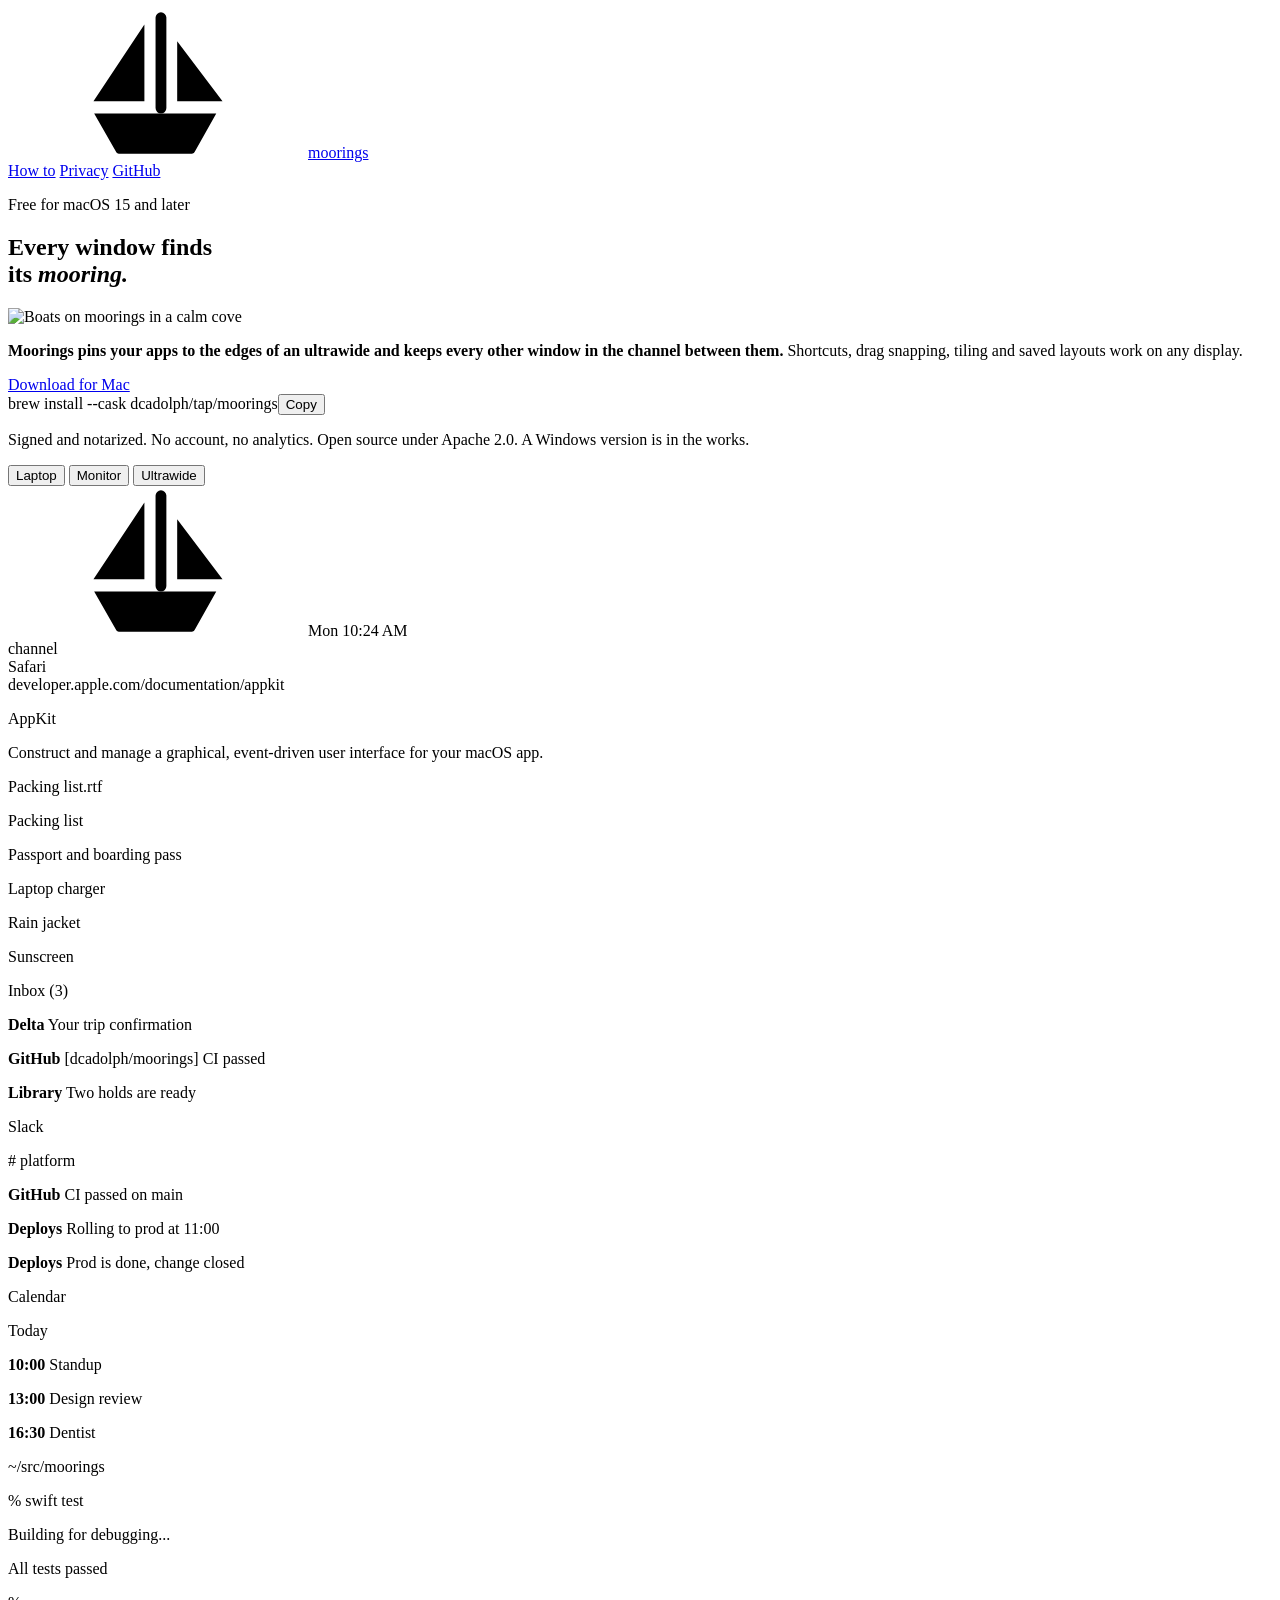
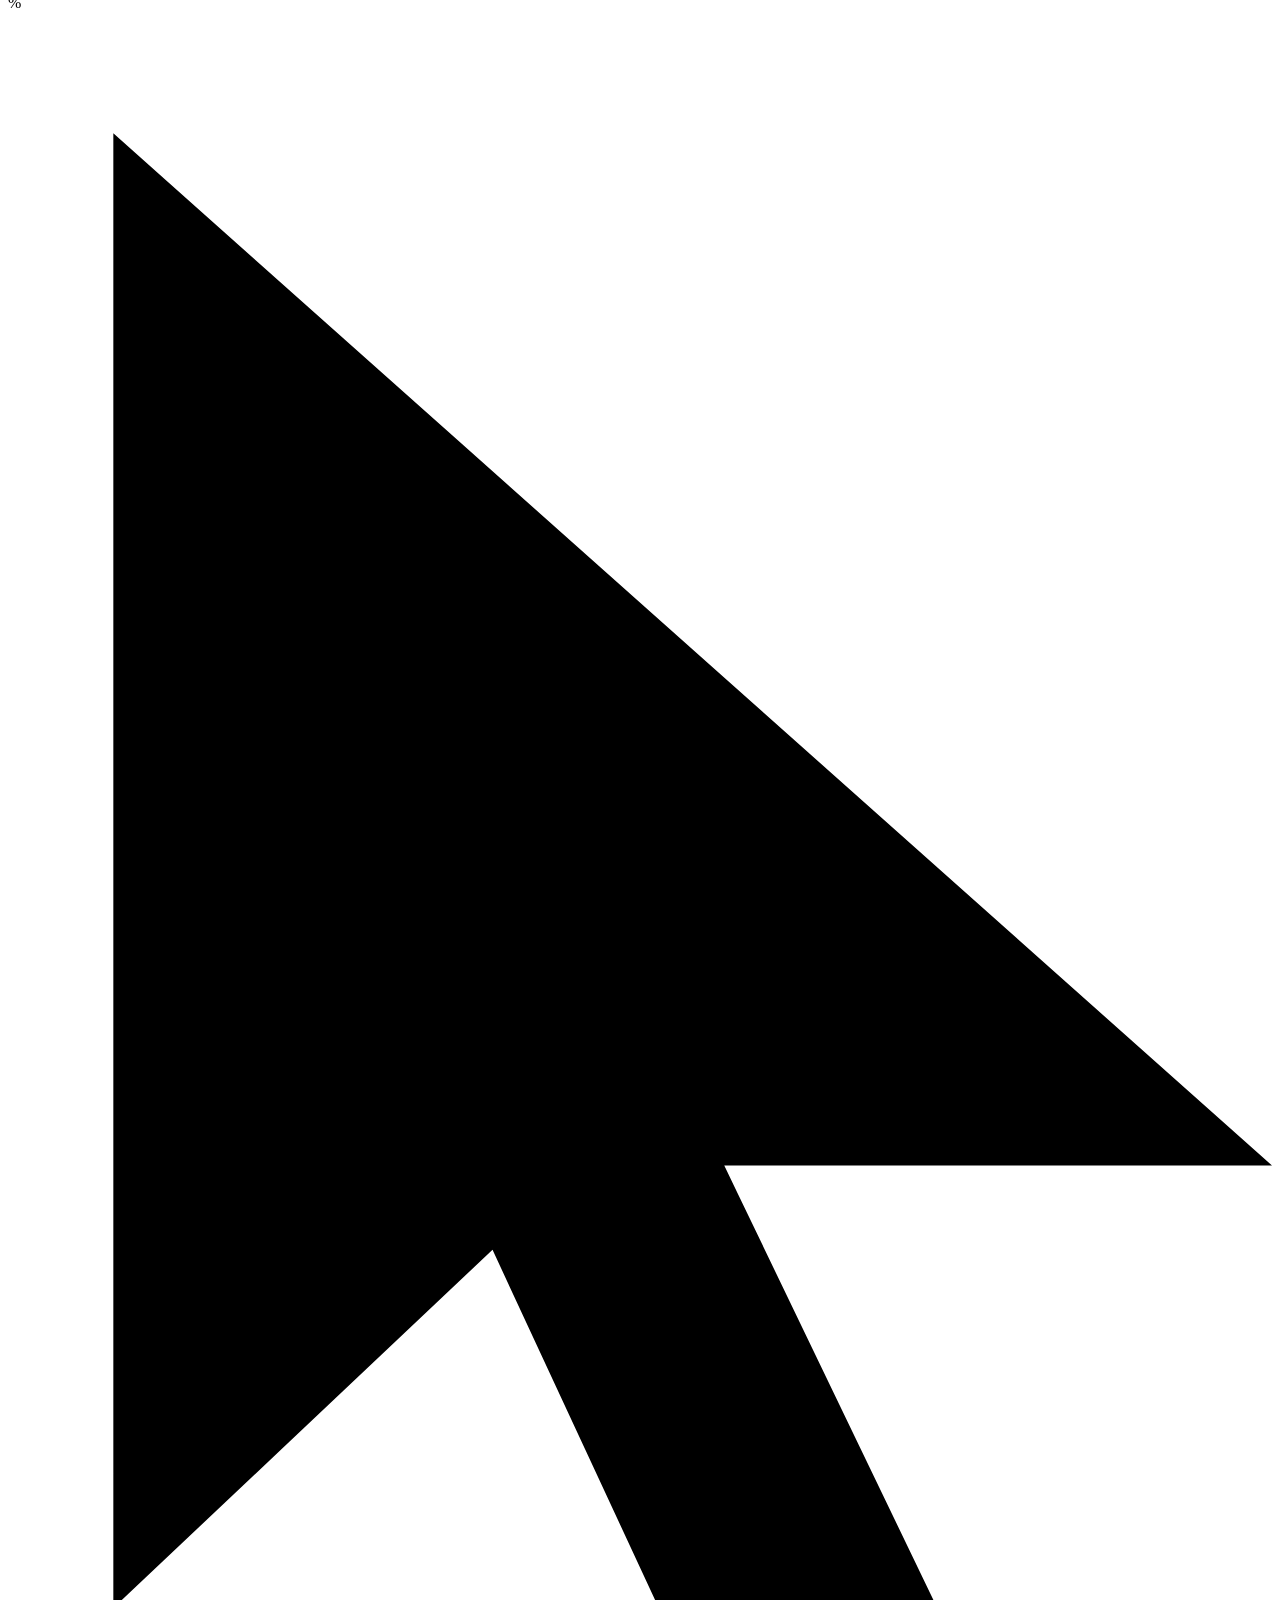
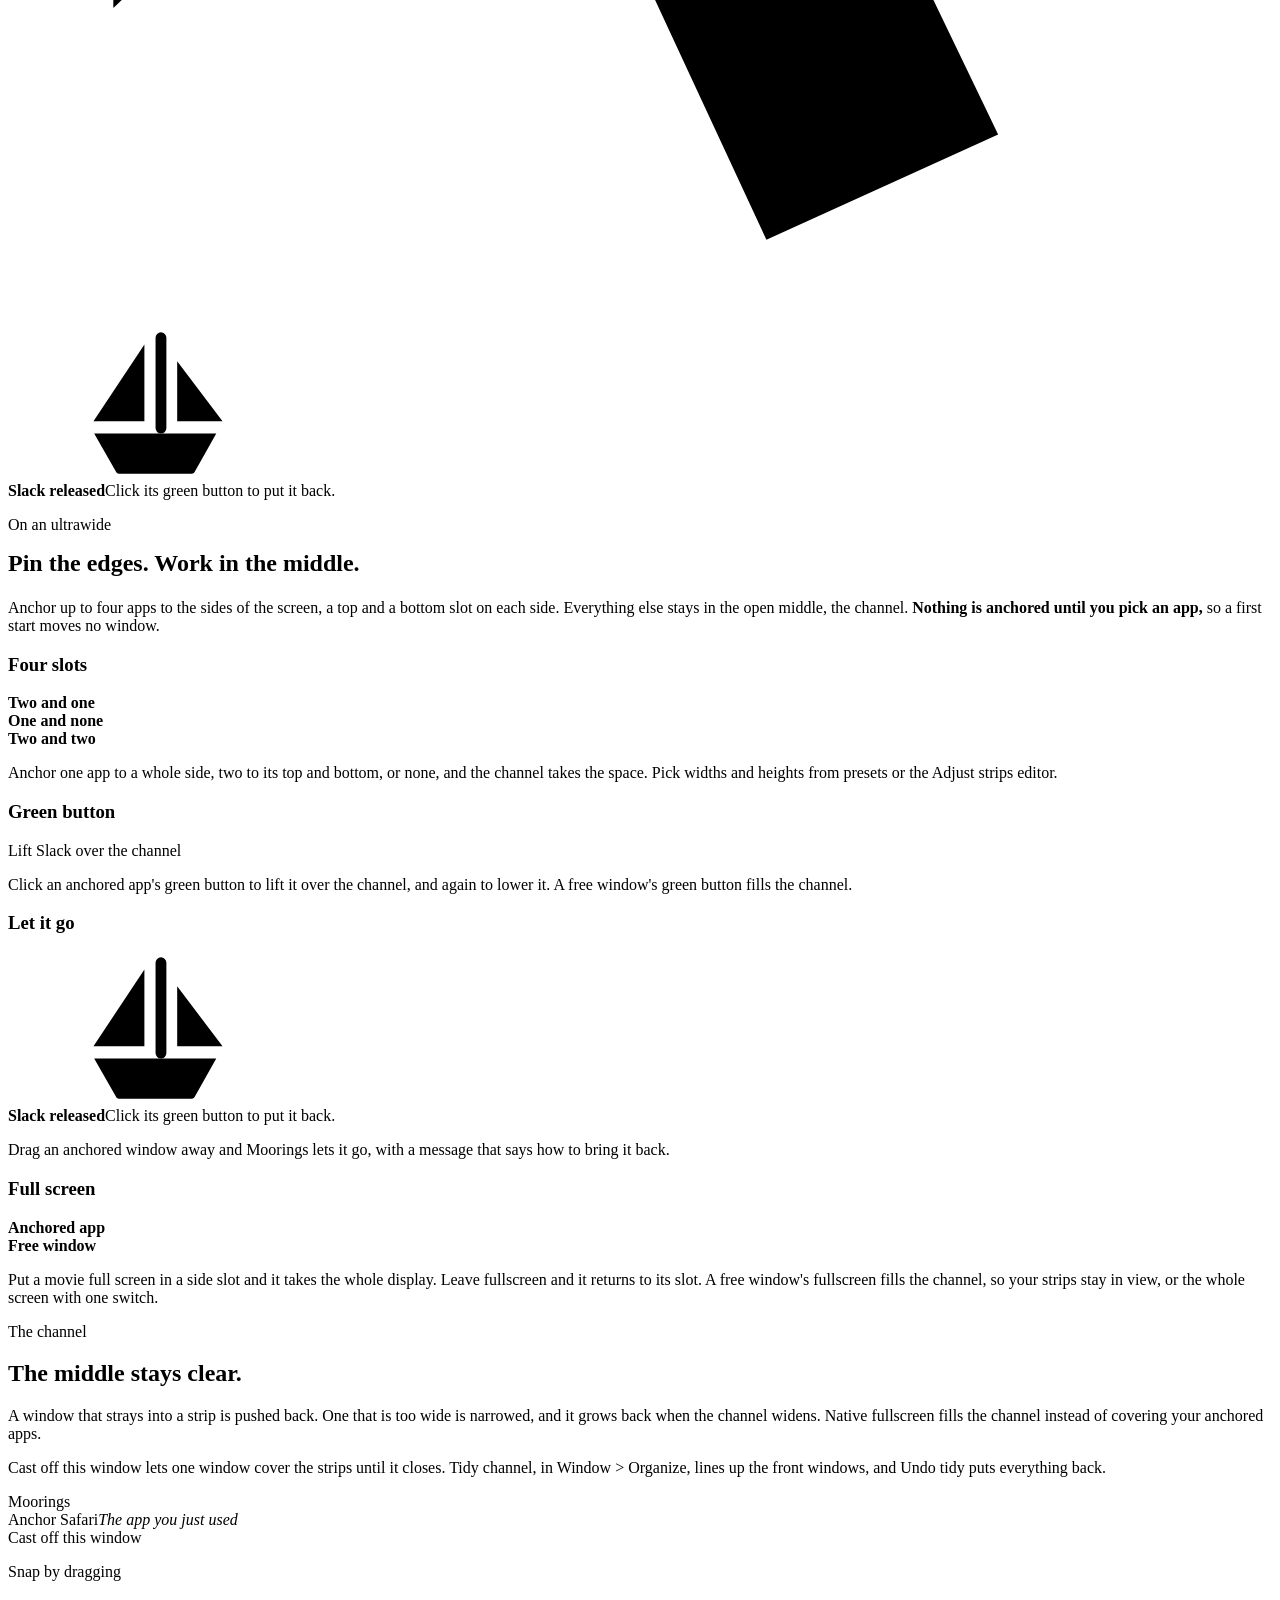
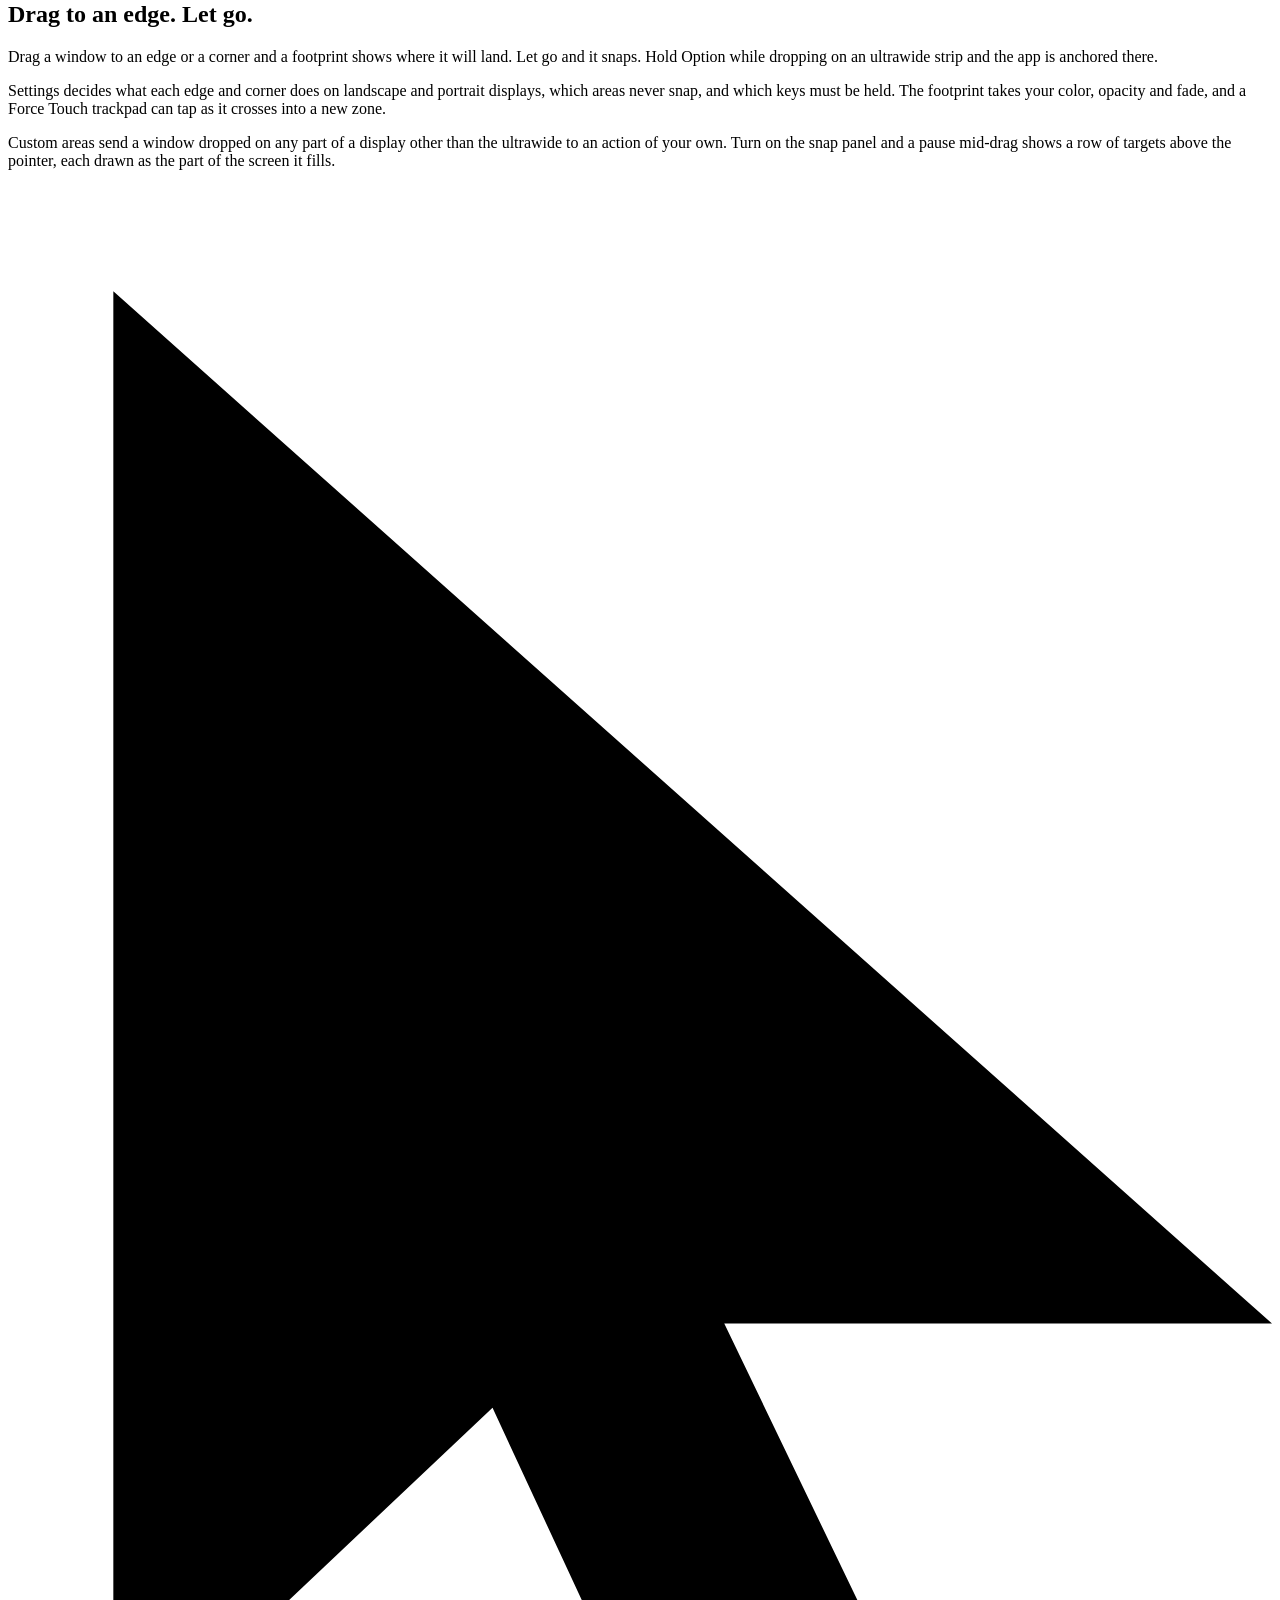
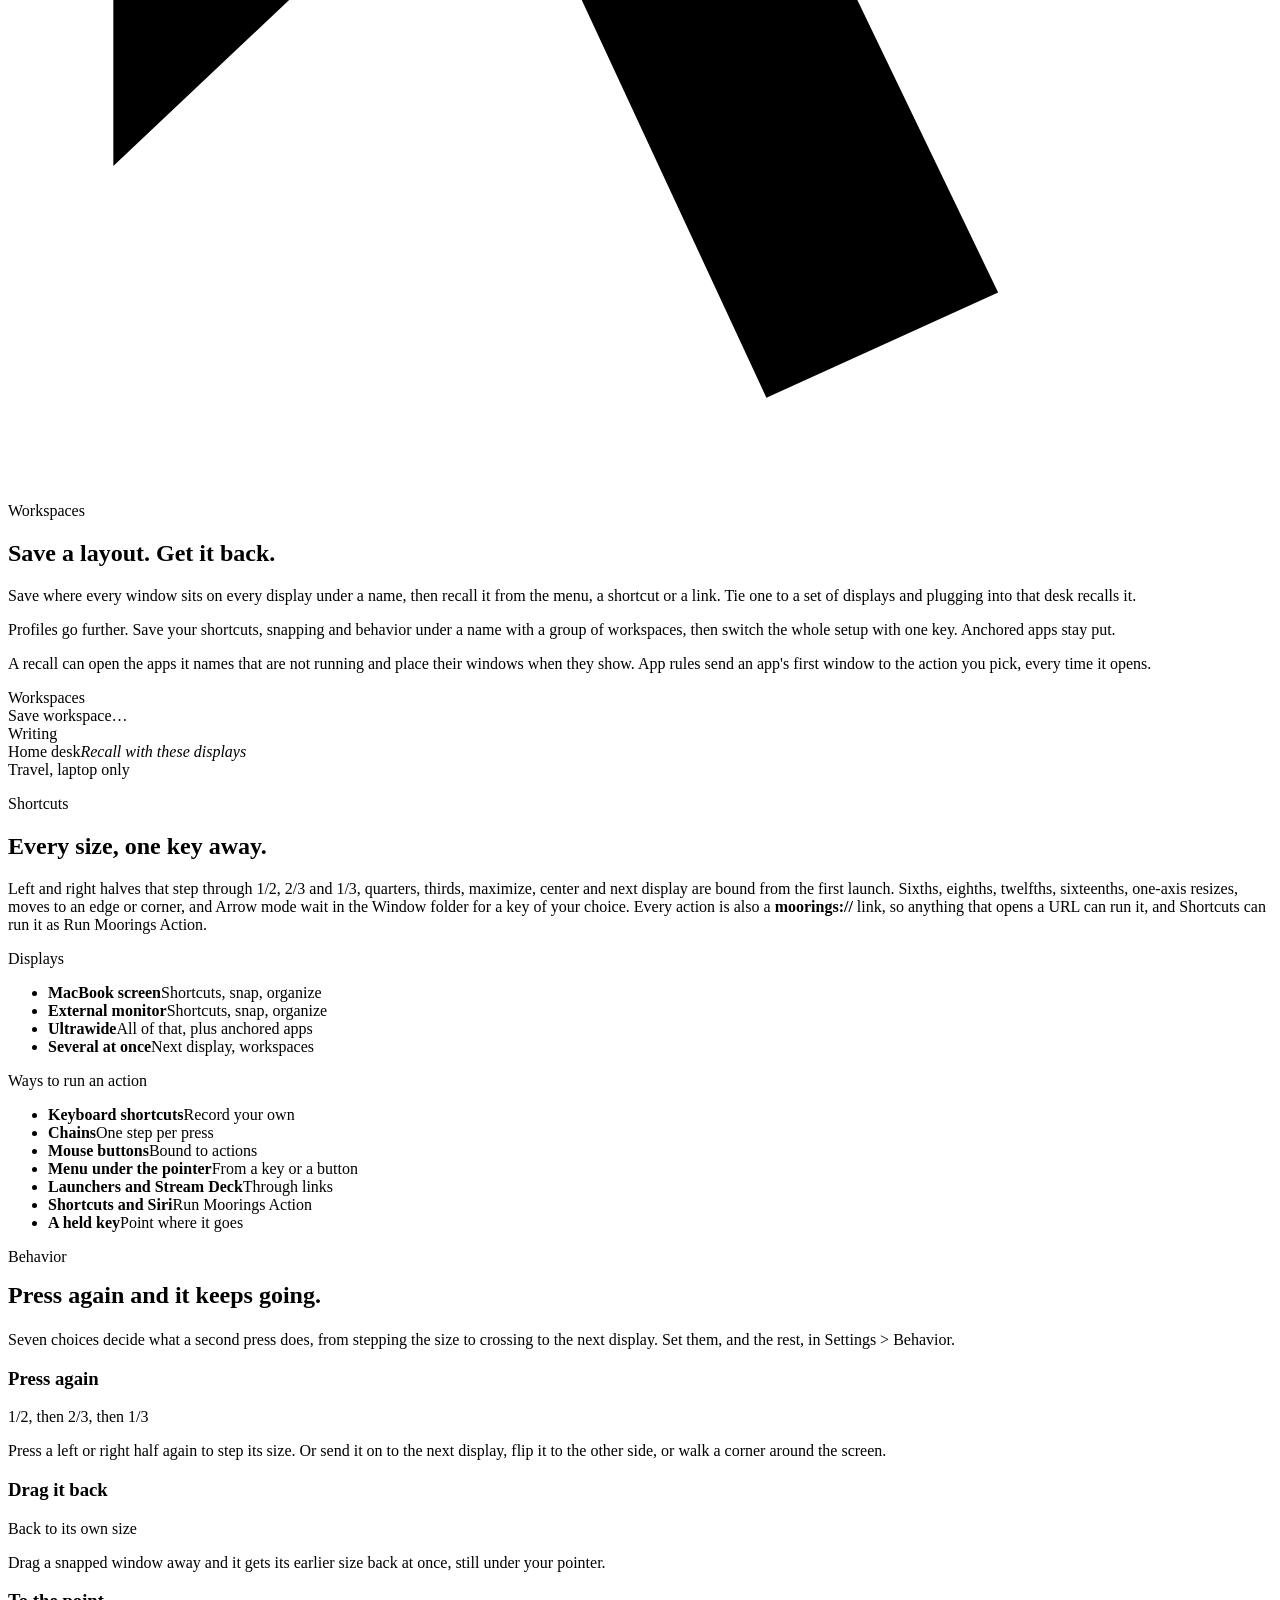
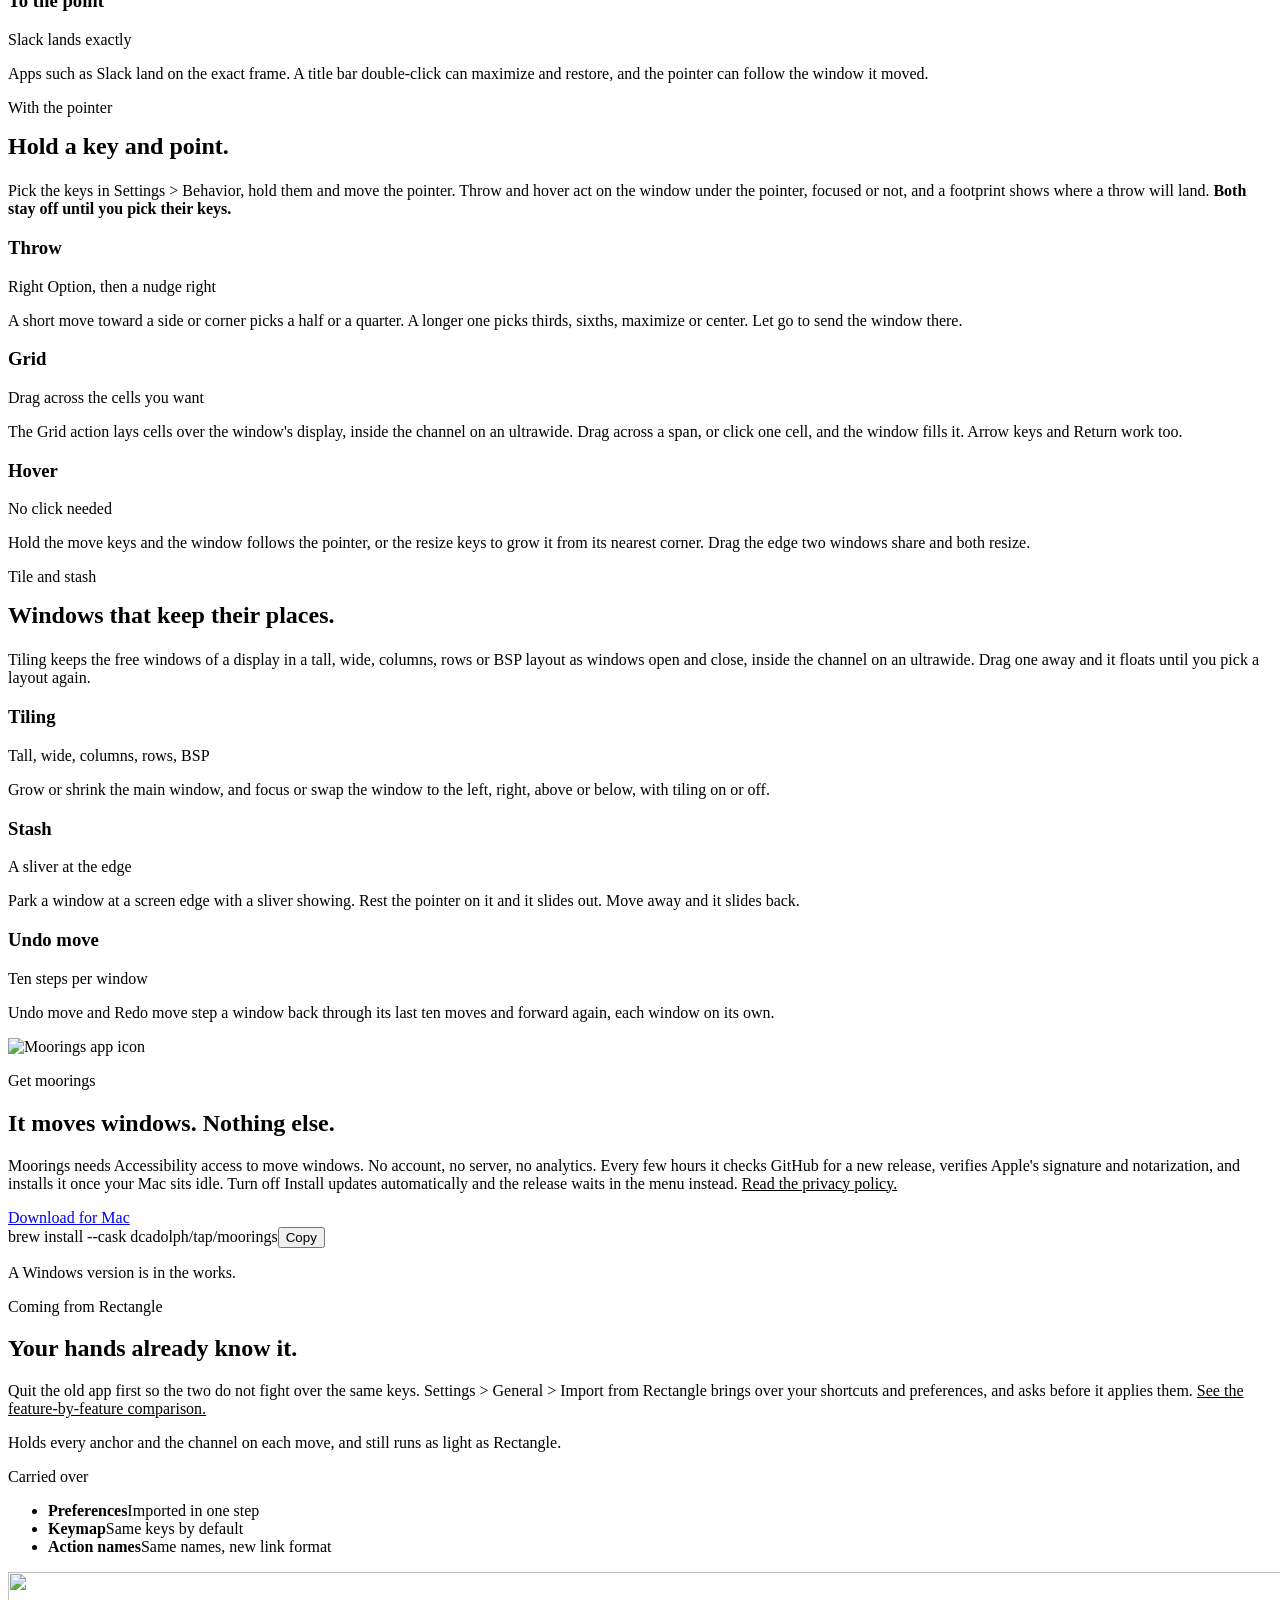
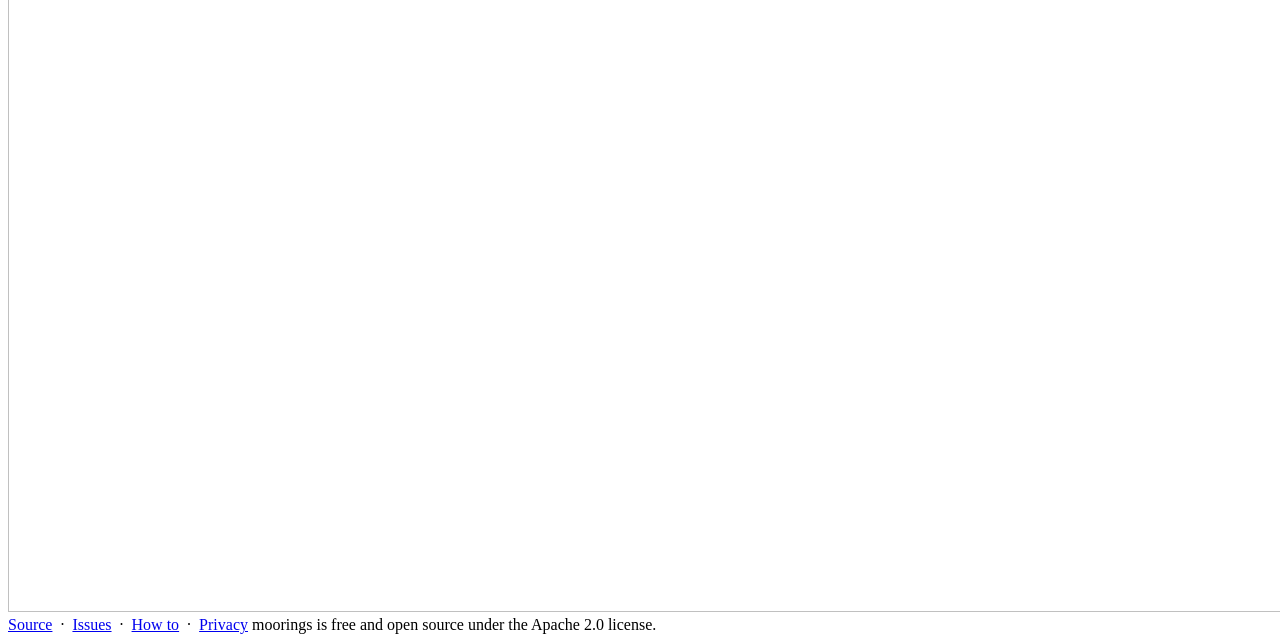
==== site/index.html @ ee2f586e "Give the feature comparison its own page on the site" ====
<!doctype html>
<html lang="en">
<head>
<meta charset="utf-8">
<meta name="viewport" content="width=device-width, initial-scale=1">
<title>moorings: every window finds its mooring</title>
<meta name="description" content="A free macOS menu bar app that pins your apps to the edges of an ultrawide and keeps every other window in the channel between them. Shortcuts, drag snapping, tiling and saved layouts on any display.">
<meta name="color-scheme" content="dark light">
<link rel="icon" href="/favicon.png">
<meta property="og:title" content="moorings">
<meta property="og:description" content="Every window finds its mooring. Free for macOS.">
<meta property="og:image" content="https://macmoorings.com/social.png">
<meta property="og:image:width" content="1200">
<meta property="og:image:height" content="630">
<meta name="twitter:card" content="summary_large_image">
<link rel="stylesheet" href="/style.css">
</head>
<body>

<svg width="0" height="0" style="position:absolute" aria-hidden="true">
  <symbol id="boat" viewBox="8.4 9.5 43 43">
    <rect x="29.2" y="10.75" width="3.1" height="29" rx="1.55"/>
    <path d="M26 14.25V36.2H11.4ZM35.4 19V36.2H48.4ZM11.6 39.75H46.6L40.6 50.4C40.1 51.25 40.1 51.25 39 51.25H19.3C18.2 51.25 18.2 51.25 17.7 50.4Z"/>
  </symbol>
</svg>

<header class="top">
  <div class="w">
    <a class="brand" href="/"><svg class="mark"><use href="#boat"/></svg>moorings</a>
    <nav>
      <a class="keep" href="/how-to">How to</a>
      <a class="keep" href="/privacy">Privacy</a>
      <a class="keep" href="https://github.com/dcadolph/moorings">GitHub</a>
    </nav>
  </div>
</header>

<main>
<section class="hero">
  <div class="w">
    <p class="small sand">Free for macOS 15 and later</p>
    <h1>Every window finds<br class="wide"> its <em>mooring.</em></h1>
    <div class="photo"><img src="/photo.jpg" alt="Boats on moorings in a calm cove" width="1280" height="640"></div>
    <div class="sub grid">
      <p class="lede"><b>Moorings pins your apps to the edges of an ultrawide and keeps every
        other window in the channel between them.</b> Shortcuts, drag snapping, tiling and saved
        layouts work on any display.</p>
      <div class="cta">
        <div class="getit">
          <a class="btn" id="dl" href="https://github.com/dcadolph/moorings/releases/latest/download/moorings_macos_universal.dmg">Download for Mac</a>
          <div class="cmd"><span>brew install --cask dcadolph/tap/moorings</span><button data-copy="brew install --cask dcadolph/tap/moorings">Copy</button></div>
        </div>
        <p class="fine" id="ver">Signed and notarized. No account, no analytics. Open source under Apache 2.0. A Windows version is in the works.</p>
      </div>
    </div>

    <div class="stage">
      <div class="displays" id="displays" role="group" aria-label="Display">
        <button type="button" data-display="laptop">Laptop</button>
        <button type="button" data-display="monitor">Monitor</button>
        <button type="button" data-display="ultrawide">Ultrawide</button>
      </div>
      <div class="screen" id="screen" data-display="monitor" aria-label="Animated demo: moorings moving windows on a Mac display">
        <div class="menubar"><svg class="mark"><use href="#boat"/></svg><span>Mon 10:24 AM</span></div>
        <div class="desk" id="desk">
          <div class="channel" id="channel"><span>channel</span></div>
          <div class="fp" id="fp"></div>

          <div class="win" data-app="safari"><div class="bar"><i></i><i></i><i></i><span>Safari</span></div>
            <div class="body"><div class="url">developer.apple.com/documentation/appkit</div><p>AppKit</p><p class="t">Construct and manage a graphical, event-driven user interface for your macOS app.</p><s style="width:58%"></s><s style="width:82%"></s><s style="width:70%"></s><s style="width:44%"></s><s style="width:76%"></s><s style="width:62%"></s><s style="width:80%"></s><s style="width:36%"></s></div></div>
          <div class="win" data-app="textedit"><div class="bar"><i></i><i></i><i></i><span>Packing list.rtf</span></div>
            <div class="body"><p>Packing list</p><p class="t">Passport and boarding pass</p><p class="t">Laptop charger</p><p class="t">Rain jacket</p><p class="t">Sunscreen</p></div></div>
          <div class="win" data-app="mail"><div class="bar"><i></i><i></i><i></i><span>Inbox (3)</span></div>
            <div class="body"><p class="t"><b>Delta</b> Your trip confirmation</p><p class="t"><b>GitHub</b> [dcadolph/moorings] CI passed</p><p class="t"><b>Library</b> Two holds are ready</p></div></div>
          <div class="win" data-app="slack"><div class="bar"><i></i><i></i><i></i><span>Slack</span></div>
            <div class="body"><p class="ch"># platform</p><p class="t"><b>GitHub</b> CI passed on main</p><p class="t"><b>Deploys</b> Rolling to prod at 11:00</p><p class="t"><b>Deploys</b> Prod is done, change closed</p></div></div>
          <div class="win" data-app="calendar"><div class="bar"><i></i><i></i><i></i><span>Calendar</span></div>
            <div class="body"><p class="ch">Today</p><p class="t"><b>10:00</b> Standup</p><p class="t"><b>13:00</b> Design review</p><p class="t"><b>16:30</b> Dentist</p></div></div>
          <div class="win term" data-app="iterm"><div class="bar"><i></i><i></i><i></i><span>~/src/moorings</span></div>
            <div class="body"><p>% swift test</p><p class="t">Building for debugging...</p><p class="t">All tests passed</p><p>% <u></u></p></div></div>

          <svg class="cursor" id="cursor" viewBox="0 0 12 18" aria-hidden="true"><path d="M1 1v14l3.6-3.4 2.6 5.6 2.2-1-2.6-5.4H12Z"/></svg>
          <div class="banner" id="banner"><svg class="mark"><use href="#boat"/></svg><div><b>Slack released</b><span>Click its green button to put it back.</span></div></div>
          <div class="key" id="key"></div>
        </div>
      </div>
      <div class="rail" id="rail"></div>
    </div>
  </div>
</section>

<section class="band lift">
  <div class="w grid">
    <div class="head">
      <p class="small palm">On an ultrawide</p>
      <h2 style="margin:16px 0 22px">Pin the edges. Work in the middle.</h2>
      <p>Anchor up to four apps to the sides of the screen, a top and a bottom slot on each side.
        Everything else stays in the open middle, the channel. <b>Nothing is anchored until you pick
        an app,</b> so a first start moves no window.</p>
    </div>
    <div class="three quad">
      <div class="mock"><h3>Four slots</h3>
        <div class="lays" role="img" aria-label="Three layouts: Slack and Mail on the left with iTerm filling the right, Slack filling the left with nothing on the right so the channel takes that space, and four apps, two on each side.">
          <div class="lay"><div class="slots"><div class="side l"><span></span><span></span></div><div class="mid"></div><div class="side r"><span></span></div></div><b>Two and one</b></div>
          <div class="lay"><div class="slots wide"><div class="side l"><span></span></div><div class="mid"></div></div><b>One and none</b></div>
          <div class="lay"><div class="slots"><div class="side l"><span></span><span></span></div><div class="mid"></div><div class="side r"><span></span><span></span></div></div><b>Two and two</b></div>
        </div>
        <p>Anchor one app to a whole side, two to its top and bottom, or none, and the channel takes the space. Pick widths and heights from presets or the Adjust strips editor.</p></div>
      <div class="mock"><h3>Green button</h3>
        <div class="dots"><i></i><i></i><i class="g"></i><span>Lift Slack over the channel</span></div>
        <p>Click an anchored app's green button to lift it over the channel, and again to lower it. A free window's green button fills the channel.</p></div>
      <div class="mock"><h3>Let it go</h3>
        <div class="mban"><svg class="mark"><use href="#boat"/></svg><div><b>Slack released</b><span>Click its green button to put it back.</span></div></div>
        <p>Drag an anchored window away and Moorings lets it go, with a message that says how to bring it back.</p></div>
      <div class="mock"><h3>Full screen</h3>
        <div class="lays two" role="img" aria-label="Two sketches: an anchored app in fullscreen covering the whole display, and a free window in fullscreen filling the channel between the anchored strips.">
          <div class="lay"><div class="slots full"><div class="mid fill"></div></div><b>Anchored app</b></div>
          <div class="lay"><div class="slots"><div class="side l"><span></span><span></span></div><div class="mid fill"></div><div class="side r"><span></span></div></div><b>Free window</b></div>
        </div>
        <p>Put a movie full screen in a side slot and it takes the whole display. Leave fullscreen and it returns to its slot. A free window's fullscreen fills the channel, so your strips stay in view, or the whole screen with one switch.</p></div>
    </div>
  </div>
</section>

<section class="band cream feat flip">
  <div class="w grid">
    <div class="txt">
      <p class="small">The channel</p>
      <h2>The middle stays clear.</h2>
      <p>A window that strays into a strip is pushed back. One that is too wide is narrowed, and it
        grows back when the channel widens. Native fullscreen fills the channel instead of covering
        your anchored apps.</p>
      <p style="margin-top:16px">Cast off this window lets one window cover the strips until it
        closes. Tidy channel, in Window &gt; Organize, lines up the front windows, and Undo tidy puts
        everything back.</p>
    </div>
    <div class="vis">
      <div class="mock menu">
        <div class="mh">Moorings</div>
        <div class="mi on">Anchor Safari<em>The app you just used</em></div>
        <div class="mi">Cast off this window</div>
      </div>
    </div>
  </div>
</section>

<section class="band lift feat">
  <div class="w grid">
    <div class="txt">
      <p class="small sand">Snap by dragging</p>
      <h2>Drag to an edge. Let go.</h2>
      <p>Drag a window to an edge or a corner and a footprint shows where it will land. Let go and
        it snaps. Hold Option while dropping on an ultrawide strip and the app is anchored there.</p>
      <p style="margin-top:16px">Settings decides what each edge and corner does on landscape and portrait displays, which
        areas never snap, and which keys must be held. The footprint takes your color, opacity and
        fade, and a Force Touch trackpad can tap as it crosses into a new zone.</p>
      <p style="margin-top:16px">Custom areas send a window dropped on any part of a display other
        than the ultrawide to an action of your own. Turn on the snap panel and a pause mid-drag shows a row of targets above
        the pointer, each drawn as the part of the screen it fills.</p>
    </div>
    <div class="vis">
      <div class="mock mini"><div class="mscreen"><div class="mfp"></div><div class="mwin"><i></i><i></i><i></i></div>
        <svg class="mcur" viewBox="0 0 12 18" aria-hidden="true"><path d="M1 1v14l3.6-3.4 2.6 5.6 2.2-1-2.6-5.4H12Z"/></svg></div></div>
    </div>
  </div>
</section>

<section class="band feat flip">
  <div class="w grid">
    <div class="txt">
      <p class="small palm">Workspaces</p>
      <h2>Save a layout. Get it back.</h2>
      <p>Save where every window sits on every display under a name, then recall it from the menu,
        a shortcut or a link. Tie one to a set of displays and plugging into that desk recalls it.</p>
      <p style="margin-top:16px">Profiles go further. Save your shortcuts, snapping and behavior under a name with a
        group of workspaces, then switch the whole setup with one key. Anchored apps stay put.</p>
      <p style="margin-top:16px">A recall can open the apps it names that are not running and place their windows when
        they show. App rules send an app's first window to the action you pick, every time it
        opens.</p>
    </div>
    <div class="vis">
      <div class="mock menu">
        <div class="mh">Workspaces</div>
        <div class="mi">Save workspace…</div>
        <div class="sep"></div>
        <div class="mi">Writing</div>
        <div class="mi on">Home desk<em>Recall with these displays</em></div>
        <div class="mi">Travel, laptop only</div>
      </div>
    </div>
  </div>
</section>

<section class="band cream compat">
  <div class="w grid">
    <div class="head">
      <p class="small">Shortcuts</p>
      <h2>Every size, one key away.</h2>
      <p>Left and right halves that step through 1/2, 2/3 and 1/3, quarters, thirds, maximize, center and next
        display are bound from the first launch. Sixths, eighths, twelfths, sixteenths, one-axis
        resizes, moves to an edge or corner, and Arrow mode wait in the Window folder for a key of
        your choice. Every action is also a <b>moorings://</b> link, so anything that opens a URL
        can run it, and Shortcuts can run it as Run Moorings Action.</p>
    </div>
    <div class="lists">
      <div class="lst"><p class="small palm">Displays</p><ul>
        <li><b>MacBook screen</b><span>Shortcuts, snap, organize</span></li>
        <li><b>External monitor</b><span>Shortcuts, snap, organize</span></li>
        <li><b>Ultrawide</b><span>All of that, plus anchored apps</span></li>
        <li><b>Several at once</b><span>Next display, workspaces</span></li>
      </ul></div>
      <div class="lst"><p class="small sand">Ways to run an action</p><ul>
        <li><b>Keyboard shortcuts</b><span>Record your own</span></li>
        <li><b>Chains</b><span>One step per press</span></li>
        <li><b>Mouse buttons</b><span>Bound to actions</span></li>
        <li><b>Menu under the pointer</b><span>From a key or a button</span></li>
        <li><b>Launchers and Stream Deck</b><span>Through links</span></li>
        <li><b>Shortcuts and Siri</b><span>Run Moorings Action</span></li>
        <li><b>A held key</b><span>Point where it goes</span></li>
      </ul></div>
    </div>
  </div>
</section>

<section class="band">
  <div class="w grid">
    <div class="head">
      <p class="small sand">Behavior</p>
      <h2 style="margin:16px 0 22px">Press again and it keeps going.</h2>
      <p>Seven choices decide what a second press does, from stepping the size to crossing to the
        next display. Set them, and the rest, in Settings &gt; Behavior.</p>
    </div>
    <div class="three">
      <div class="mock"><h3>Press again</h3>
        <div class="dots"><span>1/2, then 2/3, then 1/3</span></div>
        <p>Press a left or right half again to step its size. Or send it on to the next display, flip it to the other side, or walk a corner around the screen.</p></div>
      <div class="mock"><h3>Drag it back</h3>
        <div class="dots"><i></i><i></i><i></i><span>Back to its own size</span></div>
        <p>Drag a snapped window away and it gets its earlier size back at once, still under your pointer.</p></div>
      <div class="mock"><h3>To the point</h3>
        <div class="dots"><span>Slack lands exactly</span></div>
        <p>Apps such as Slack land on the exact frame. A title bar double-click can maximize and restore, and the pointer can follow the window it moved.</p></div>
    </div>
  </div>
</section>

<section class="band lift">
  <div class="w grid">
    <div class="head">
      <p class="small palm">With the pointer</p>
      <h2 style="margin:16px 0 22px">Hold a key and point.</h2>
      <p>Pick the keys in Settings &gt; Behavior, hold them and move the pointer. Throw and hover
        act on the window under the pointer, focused or not, and a footprint shows where a throw
        will land. <b>Both stay off until you pick their keys.</b></p>
    </div>
    <div class="three">
      <div class="mock"><h3>Throw</h3>
        <div class="dots"><span>Right Option, then a nudge right</span></div>
        <p>A short move toward a side or corner picks a half or a quarter. A longer one picks thirds, sixths, maximize or center. Let go to send the window there.</p></div>
      <div class="mock"><h3>Grid</h3>
        <div class="dots"><span>Drag across the cells you want</span></div>
        <p>The Grid action lays cells over the window's display, inside the channel on an ultrawide. Drag across a span, or click one cell, and the window fills it. Arrow keys and Return work too.</p></div>
      <div class="mock"><h3>Hover</h3>
        <div class="dots"><span>No click needed</span></div>
        <p>Hold the move keys and the window follows the pointer, or the resize keys to grow it from its nearest corner. Drag the edge two windows share and both resize.</p></div>
    </div>
  </div>
</section>

<section class="band">
  <div class="w grid">
    <div class="head">
      <p class="small sand">Tile and stash</p>
      <h2 style="margin:16px 0 22px">Windows that keep their places.</h2>
      <p>Tiling keeps the free windows of a display in a tall, wide, columns, rows or BSP layout as
        windows open and close, inside the channel on an ultrawide. Drag one away and it floats until
        you pick a layout again.</p>
    </div>
    <div class="three">
      <div class="mock"><h3>Tiling</h3>
        <div class="dots"><span>Tall, wide, columns, rows, BSP</span></div>
        <p>Grow or shrink the main window, and focus or swap the window to the left, right, above or below, with tiling on or off.</p></div>
      <div class="mock"><h3>Stash</h3>
        <div class="dots"><span>A sliver at the edge</span></div>
        <p>Park a window at a screen edge with a sliver showing. Rest the pointer on it and it slides out. Move away and it slides back.</p></div>
      <div class="mock"><h3>Undo move</h3>
        <div class="dots"><span>Ten steps per window</span></div>
        <p>Undo move and Redo move step a window back through its last ten moves and forward again, each window on its own.</p></div>
    </div>
  </div>
</section>

<section class="band lift get">
  <div class="w grid">
    <div class="txt">
      <div class="lockup">
        <img class="appicon" src="/icon.png" width="96" height="96" alt="Moorings app icon">
        <div>
          <p class="small palm">Get moorings</p>
          <h2>It moves windows. Nothing else.</h2>
        </div>
      </div>
      <p>Moorings needs Accessibility access to move windows. No account, no server, no analytics.
        Every few hours it checks GitHub for a new release, verifies Apple's signature and notarization,
        and installs it once your Mac sits idle. Turn off Install updates automatically and the release
        waits in the menu instead. <a href="/privacy" style="color:var(--accent)">Read the privacy policy.</a></p>
      <div class="getit">
        <a class="btn" id="dl2" href="https://github.com/dcadolph/moorings/releases/latest/download/moorings_macos_universal.dmg">Download for Mac</a>
        <div class="cmd"><span>brew install --cask dcadolph/tap/moorings</span><button data-copy="brew install --cask dcadolph/tap/moorings">Copy</button></div>
      </div>
      <p style="margin-top:16px">A Windows version is in the works.</p>
    </div>
  </div>
</section>

<section class="band compat" id="rectangle">
  <div class="w grid">
    <div class="head">
      <p class="small palm">Coming from Rectangle</p>
      <h2>Your hands already know it.</h2>
      <p>Quit the old app first so the two do not fight over the same keys. Settings &gt; General
        &gt; Import from Rectangle brings over your shortcuts and preferences, and asks before it
        applies them. <a href="/compare" style="color:var(--accent)">See
        the feature-by-feature comparison.</a></p>
      <p>Holds every anchor and the channel on each move, and still runs as light as Rectangle.</p>
    </div>
    <div class="lists">
      <div class="lst"><p class="small sand">Carried over</p><ul>
        <li><b>Preferences</b><span>Imported in one step</span></li>
        <li><b>Keymap</b><span>Same keys by default</span></li>
        <li><b>Action names</b><span>Same names, new link format</span></li>
      </ul></div>
    </div>
  </div>
</section>

<section class="closing">
  <div class="w">
    <div class="photo"><img src="/photo.jpg" alt="" width="1280" height="640" loading="lazy"></div>
  </div>
</section>
</main>

<footer>
  <div class="w">
    <span><a href="https://github.com/dcadolph/moorings">Source</a> &nbsp;&middot;&nbsp; <a href="https://github.com/dcadolph/moorings/issues">Issues</a> &nbsp;&middot;&nbsp; <a href="/how-to">How to</a> &nbsp;&middot;&nbsp; <a href="/privacy">Privacy</a></span>
    <span>moorings is free and open source under the Apache 2.0 license.</span>
  </div>
</footer>

<script src="/app.js"></script>
</body>
</html>
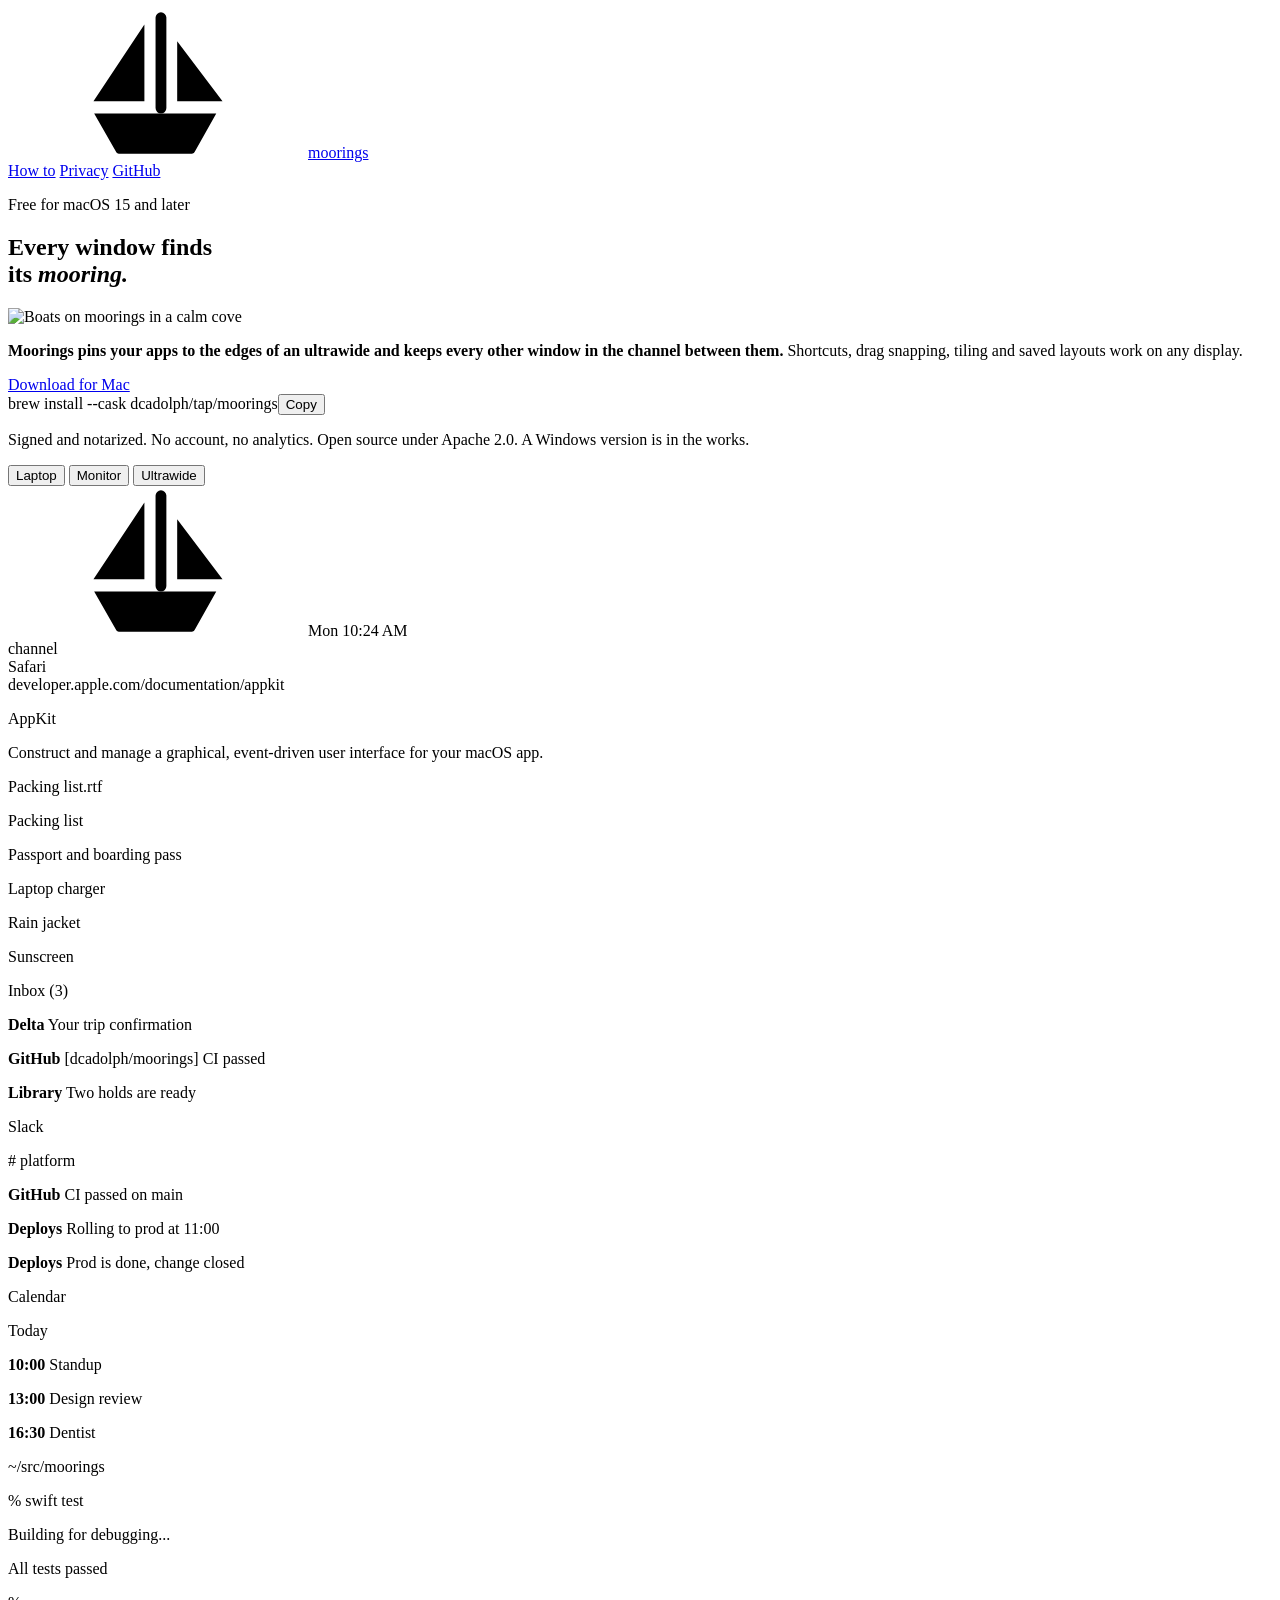
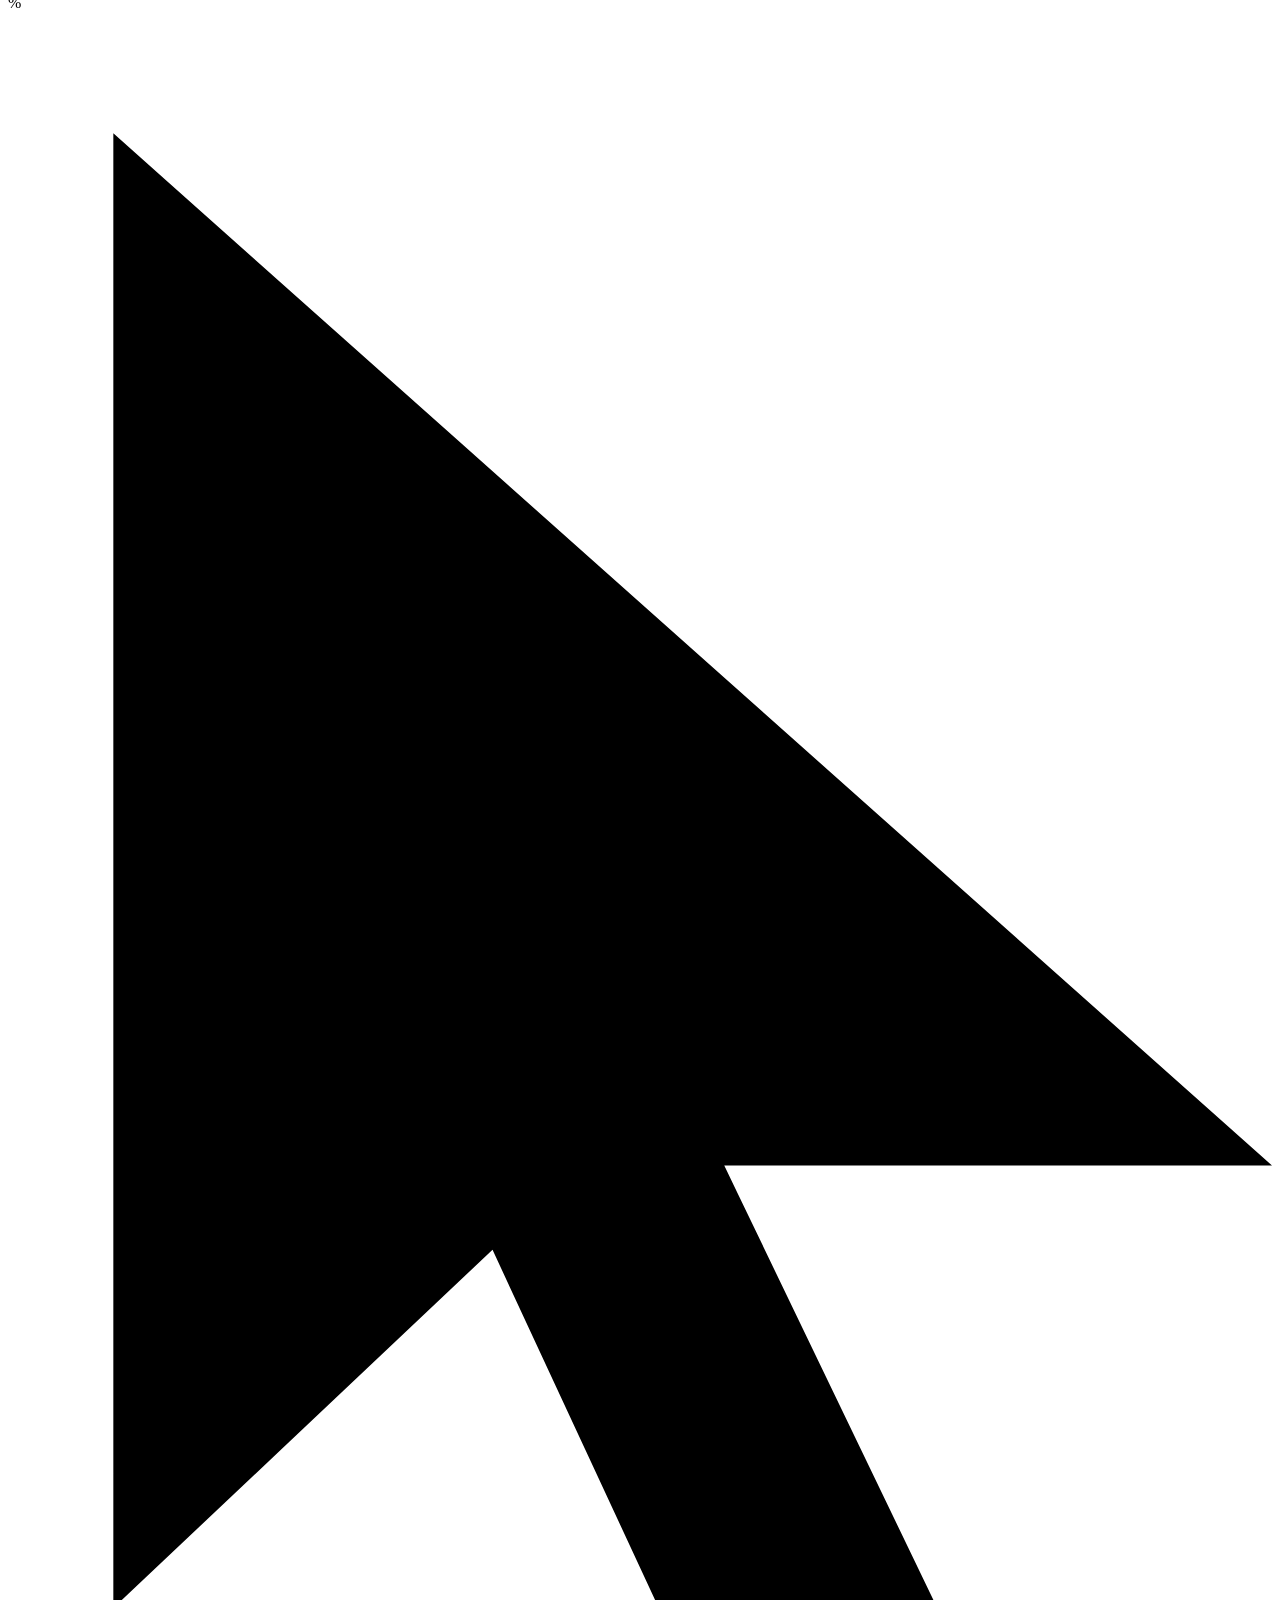
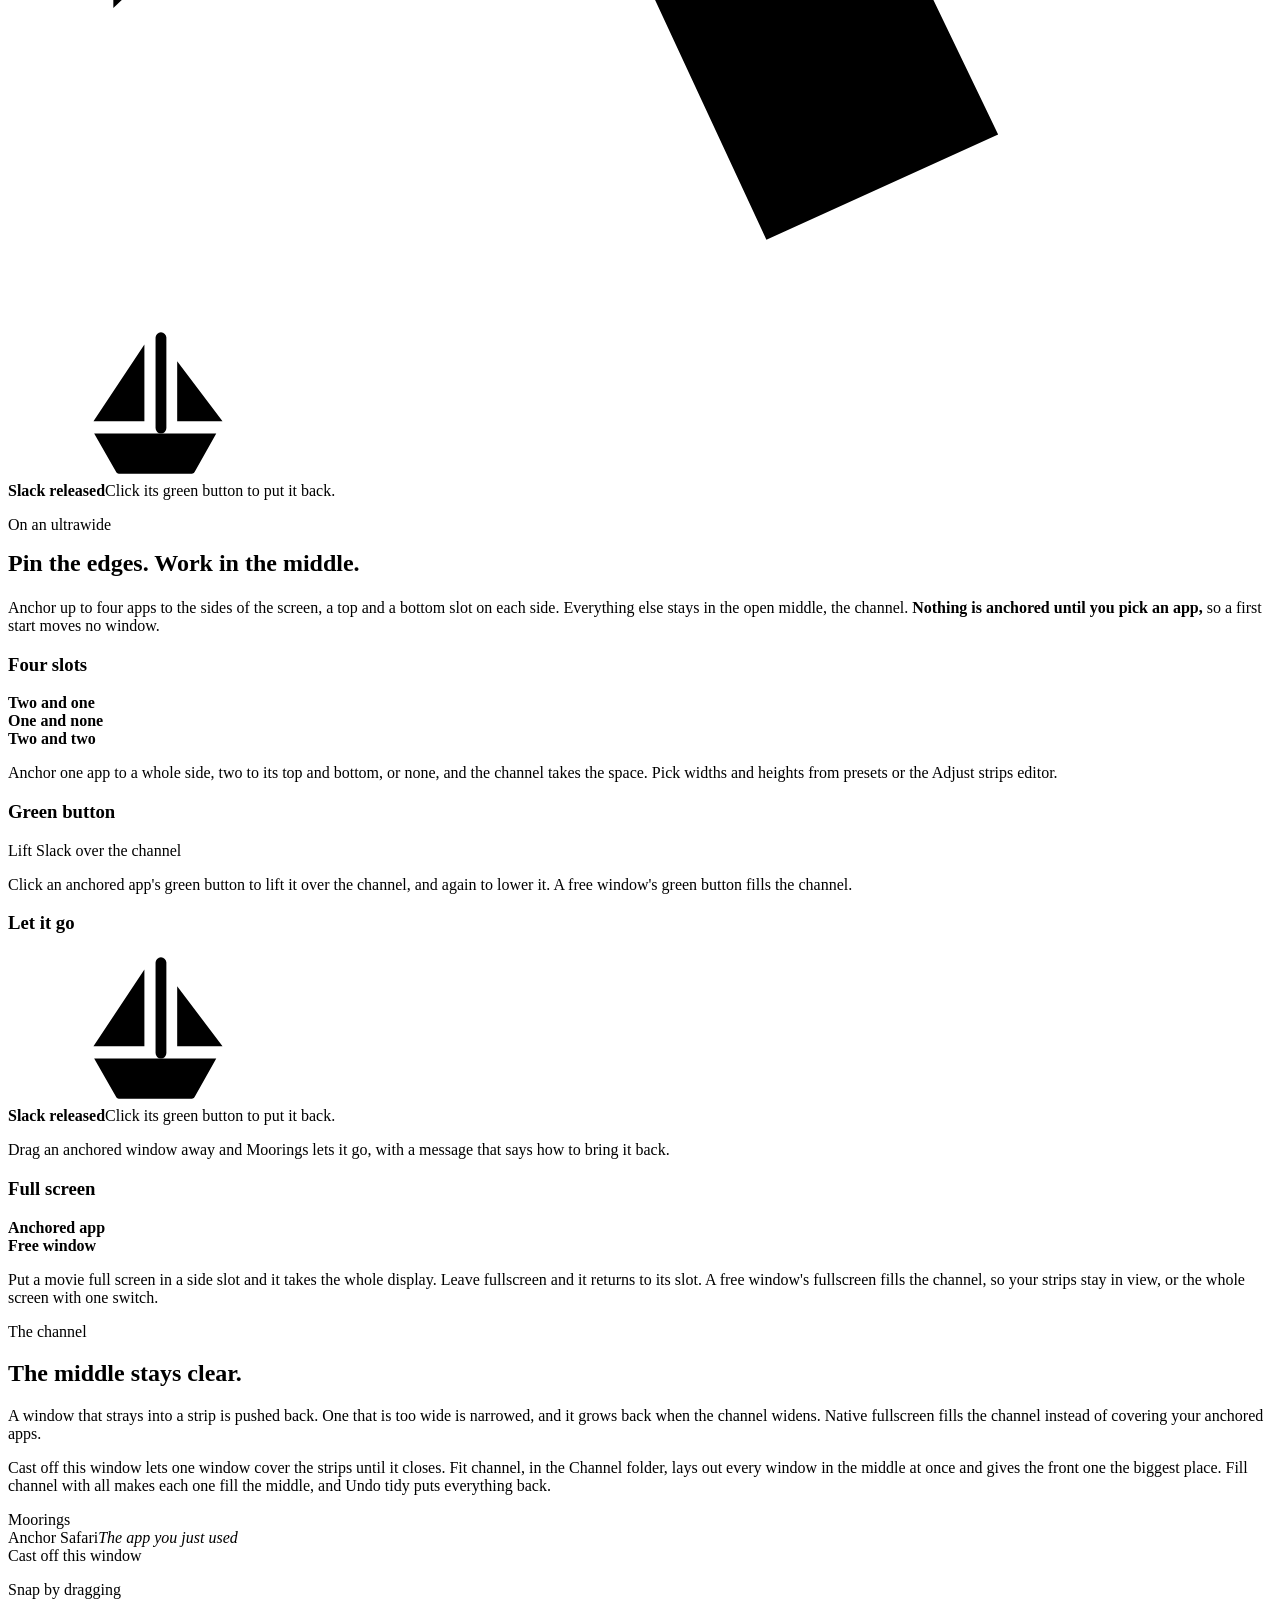
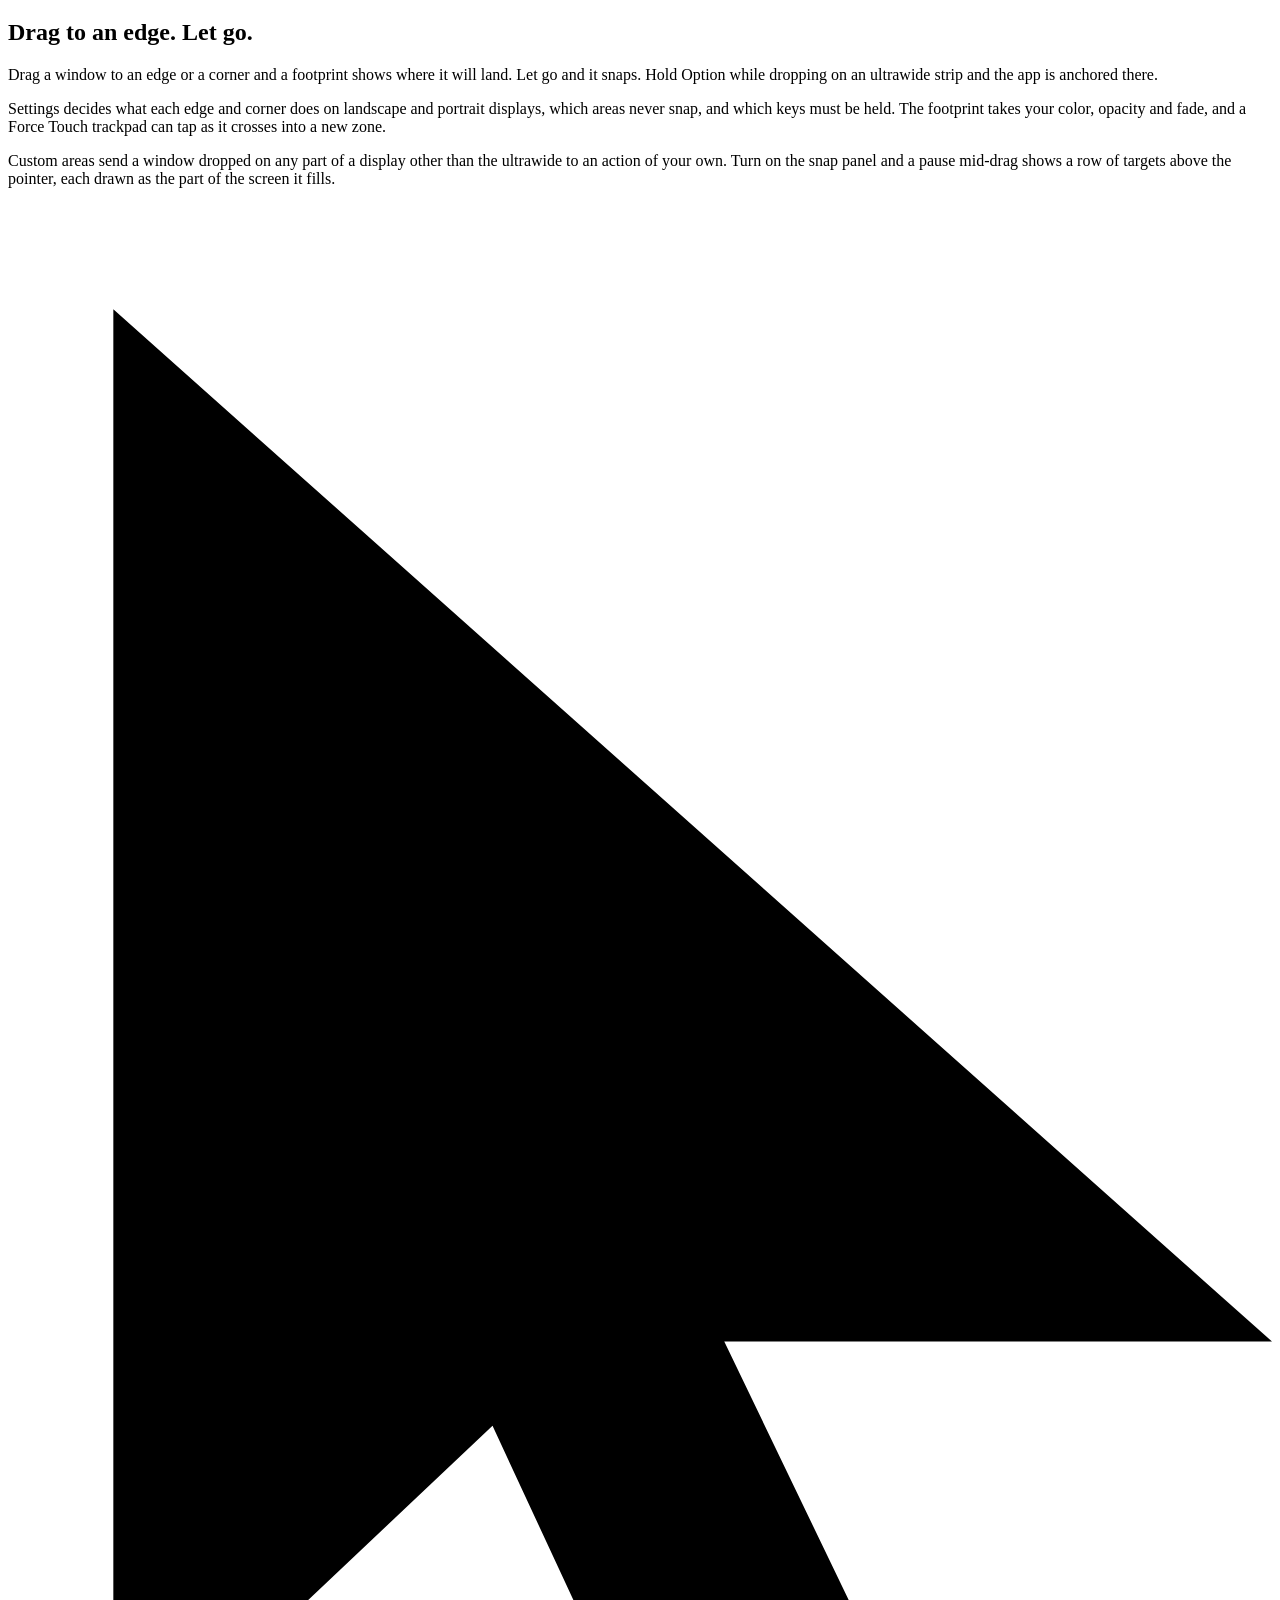
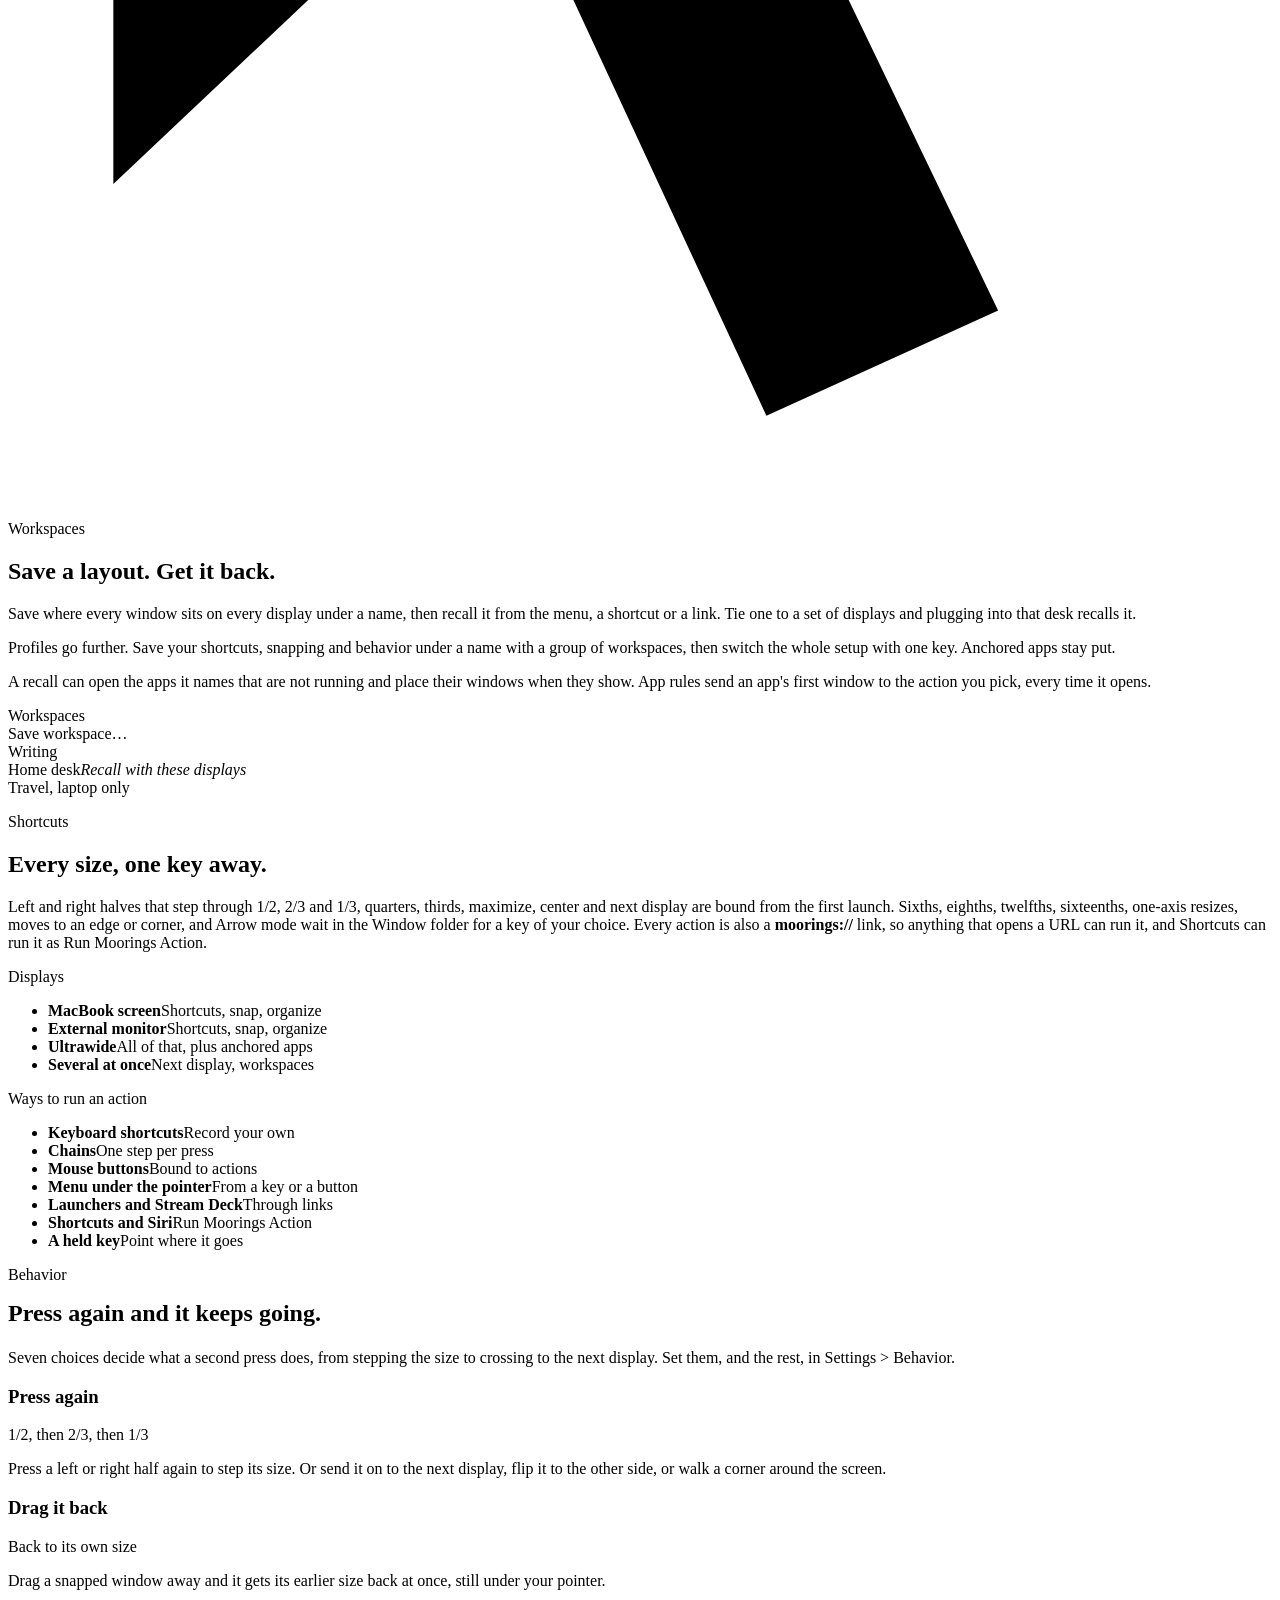
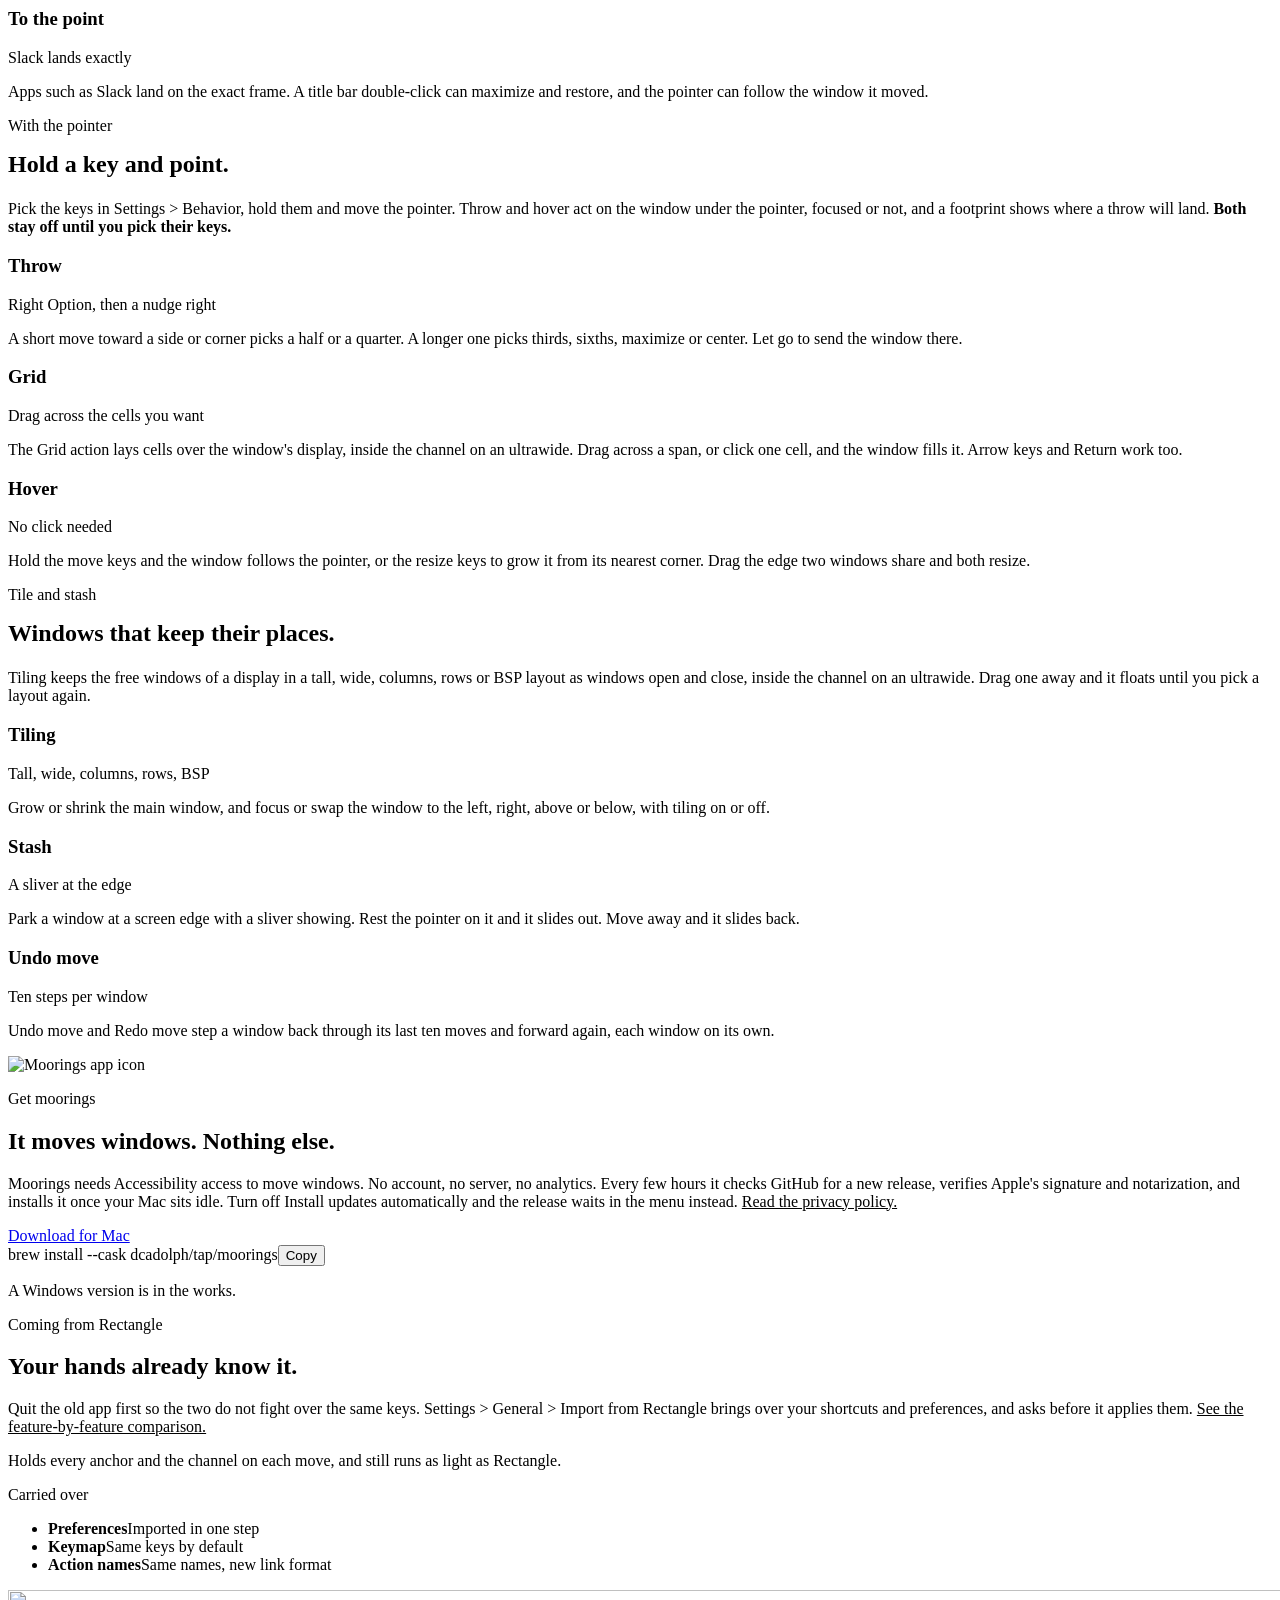
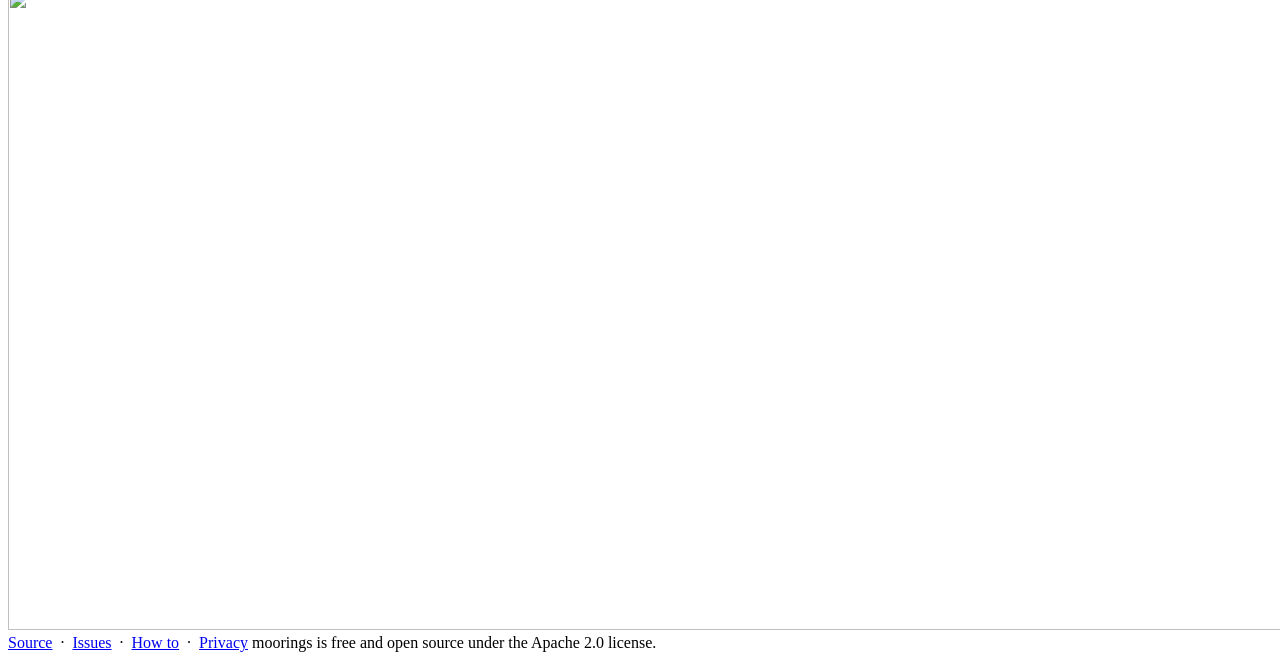
==== commit c7a22dd9: "Add Fit channel and Fill channel with all" ====
--- a/site/index.html
+++ b/site/index.html
@@ -131,8 +131,9 @@
         grows back when the channel widens. Native fullscreen fills the channel instead of covering
         your anchored apps.</p>
       <p style="margin-top:16px">Cast off this window lets one window cover the strips until it
-        closes. Tidy channel, in Window &gt; Organize, lines up the front windows, and Undo tidy puts
-        everything back.</p>
+        closes. Fit channel, in the Channel folder, lays out every window in the middle at once and
+        gives the front one the biggest place. Fill channel with all makes each one fill the
+        middle, and Undo tidy puts everything back.</p>
     </div>
     <div class="vis">
       <div class="mock menu">
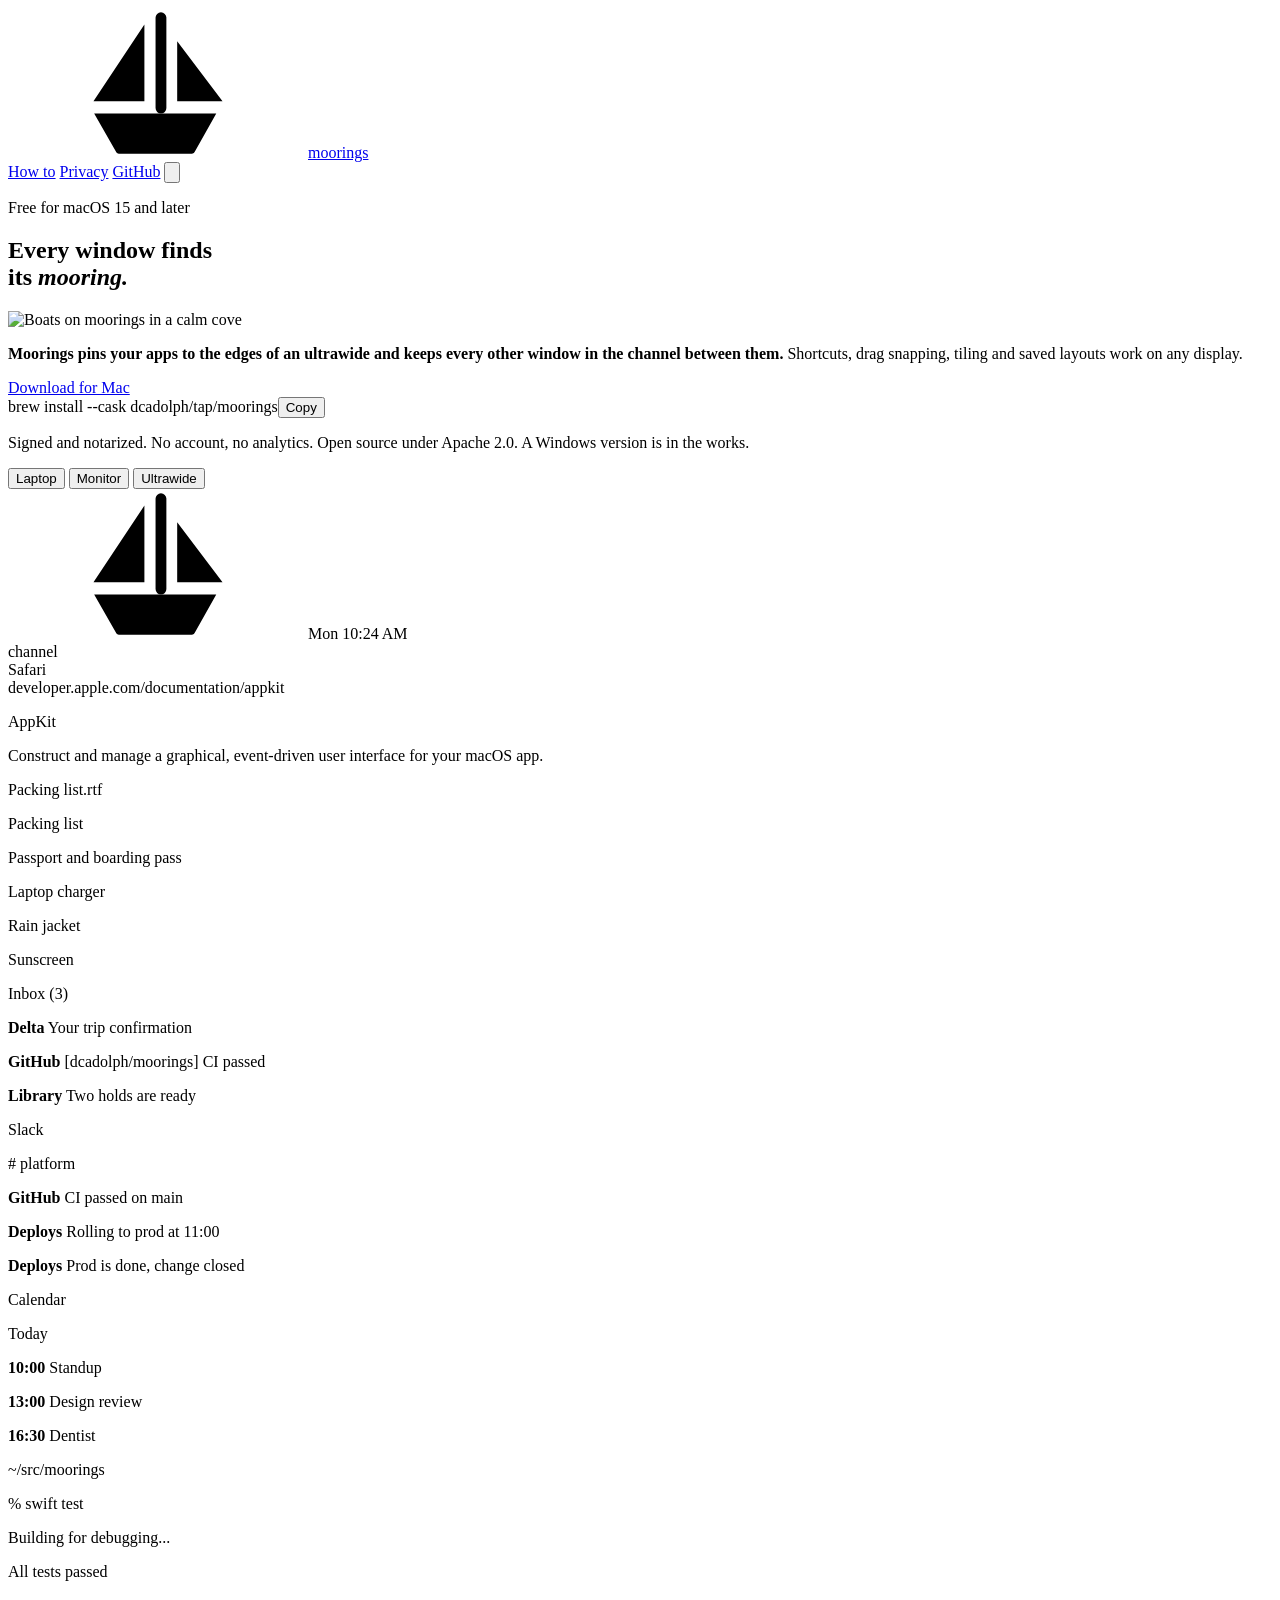
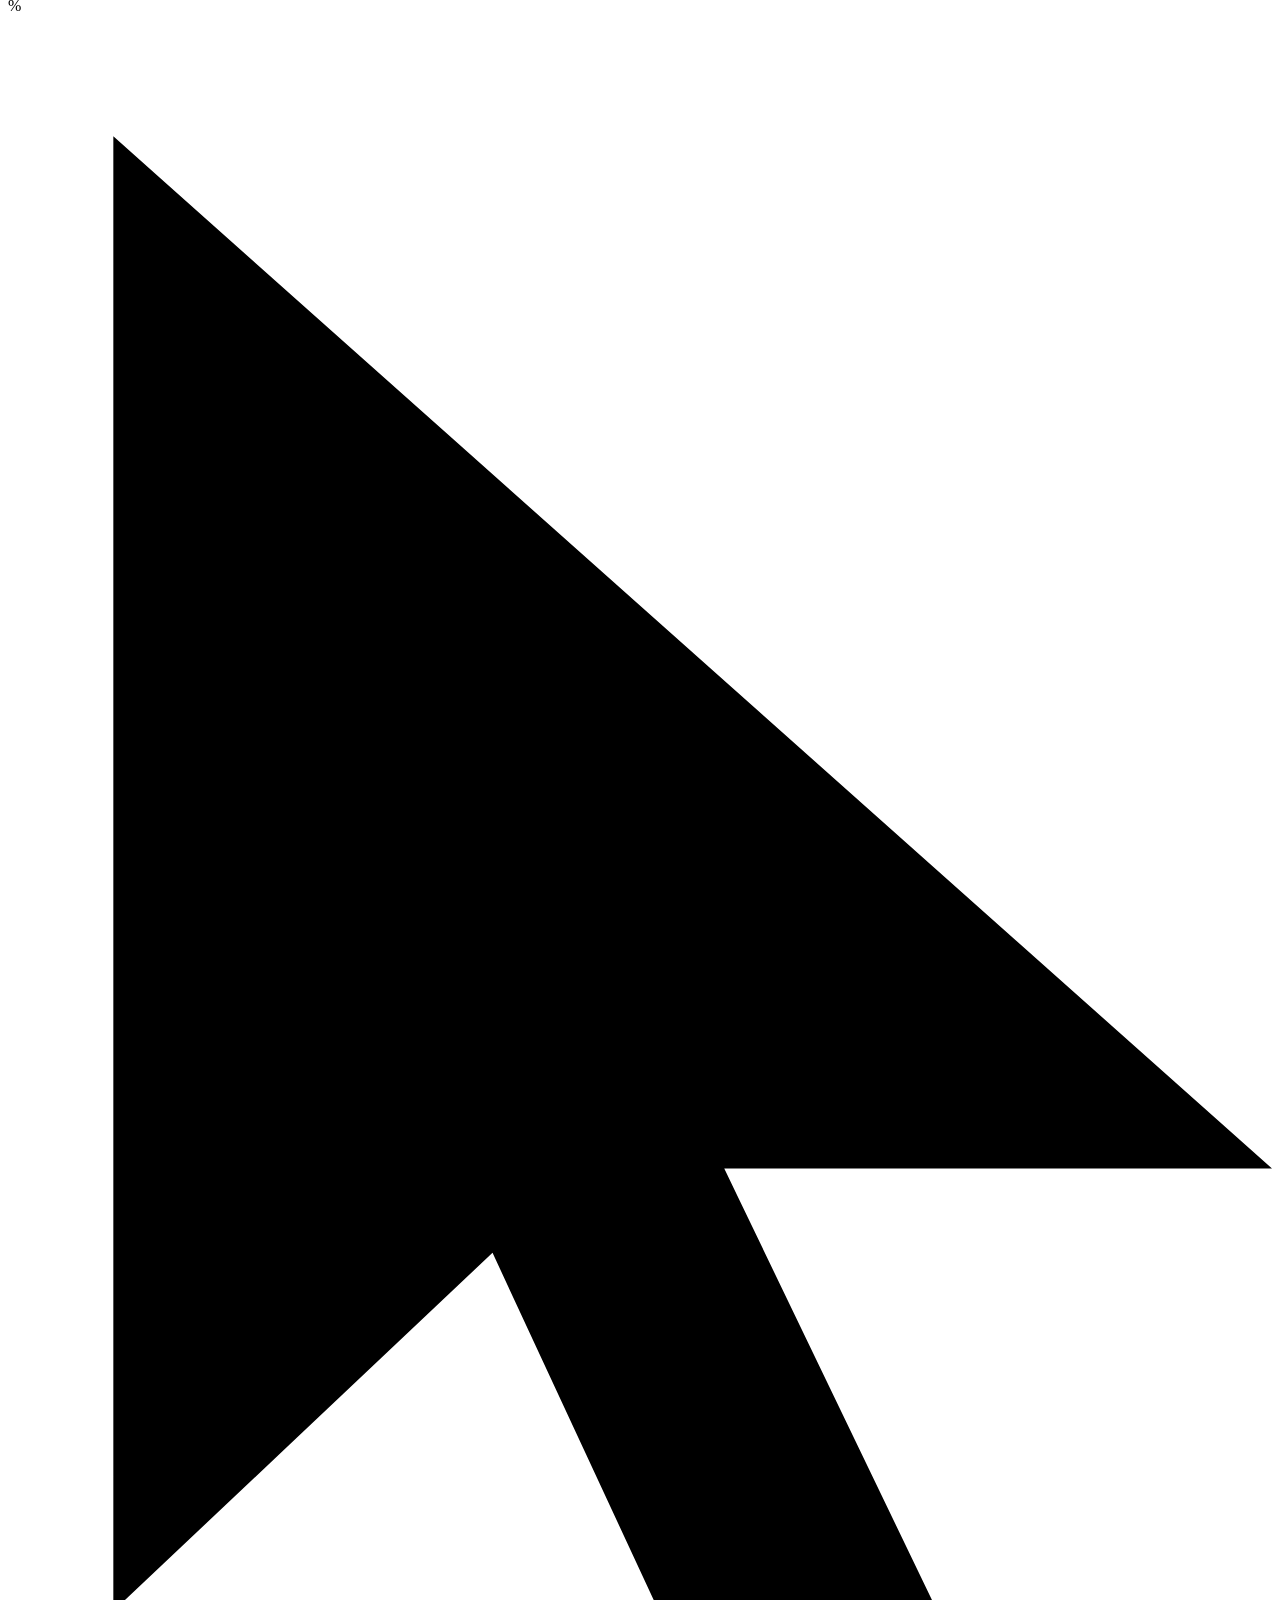
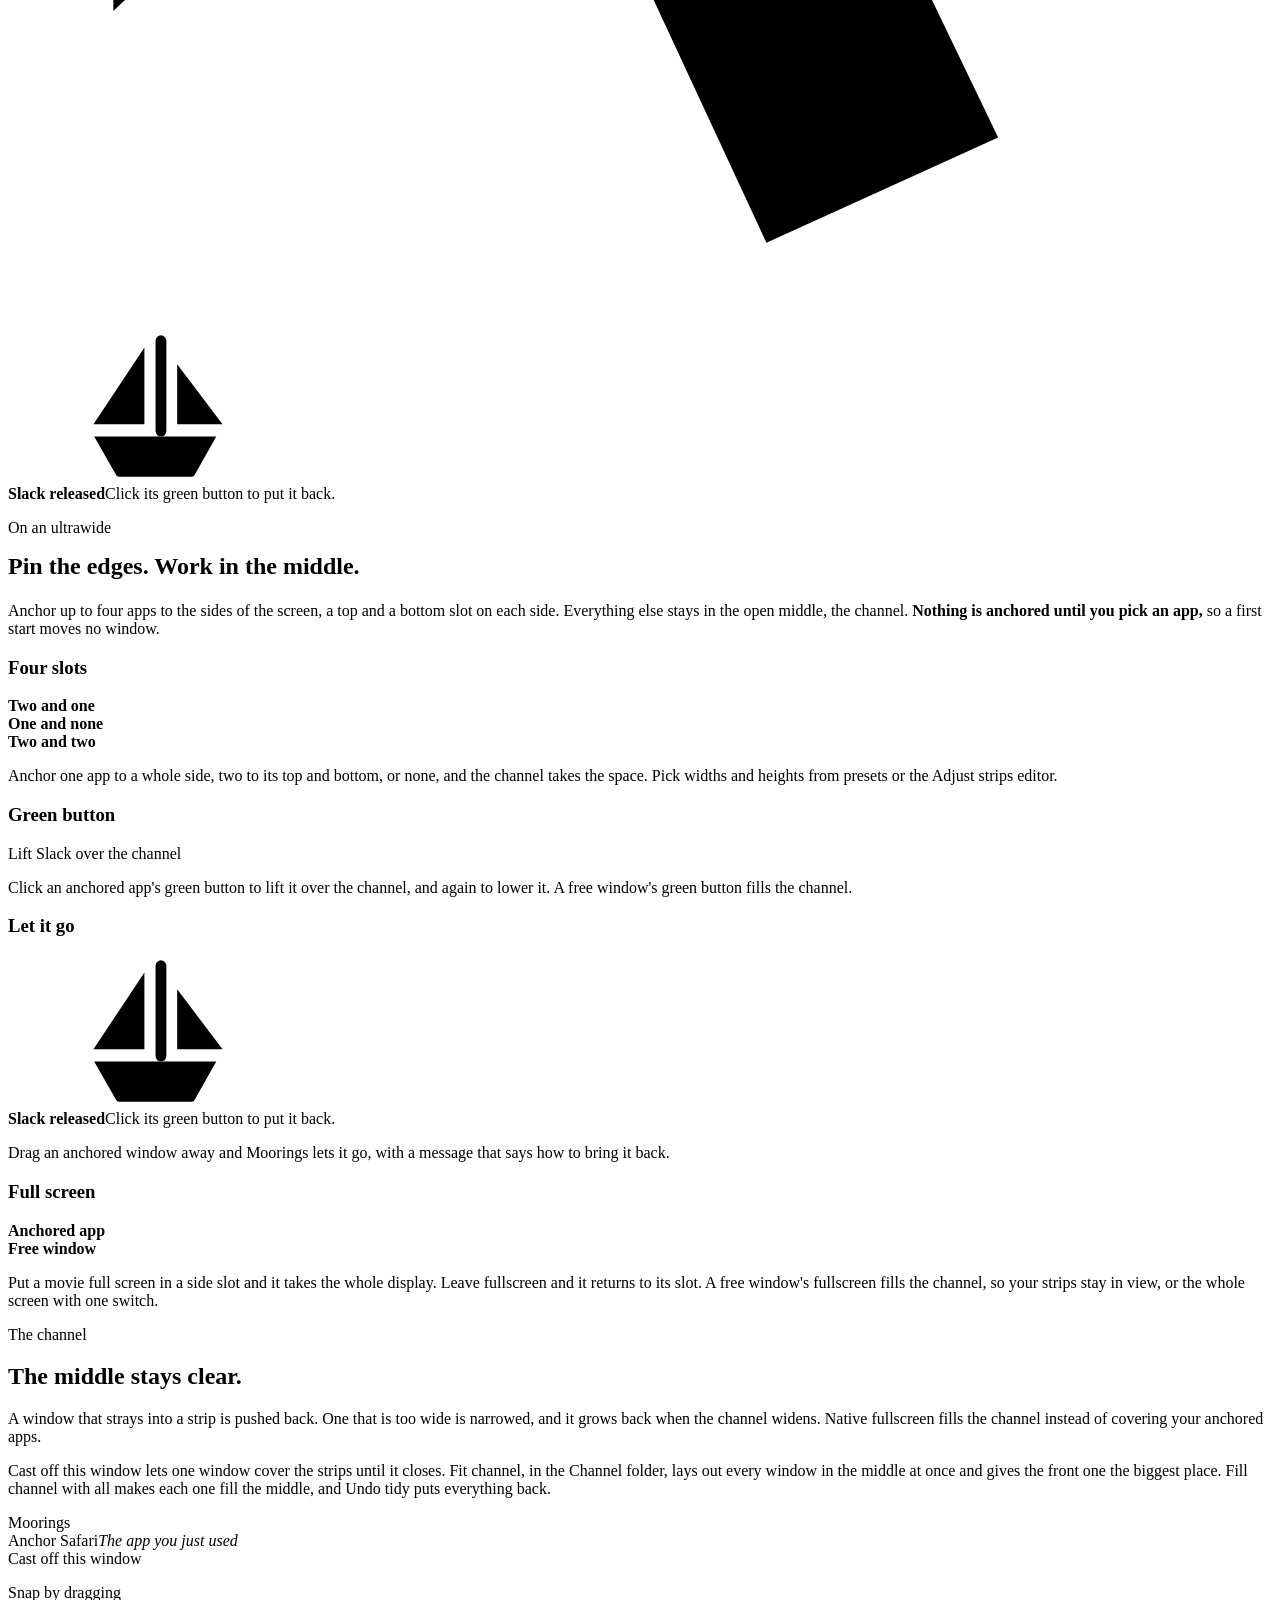
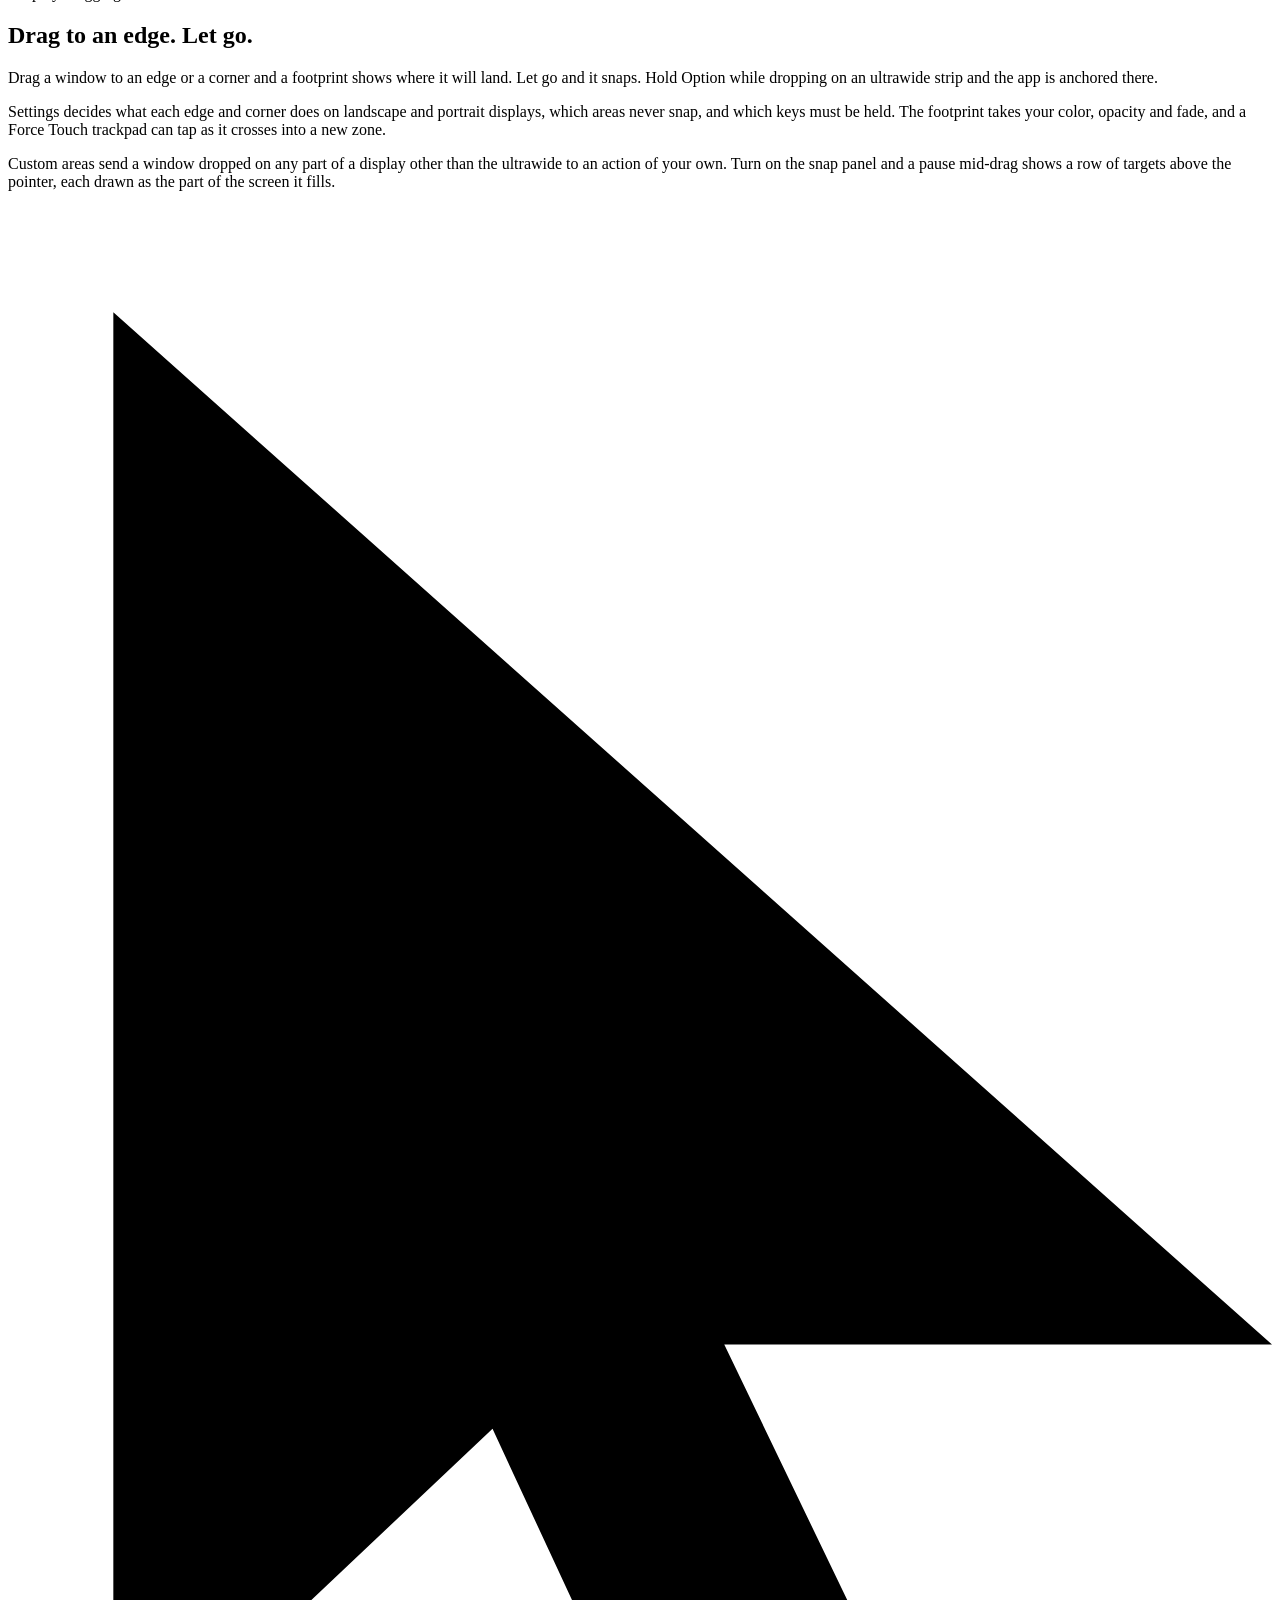
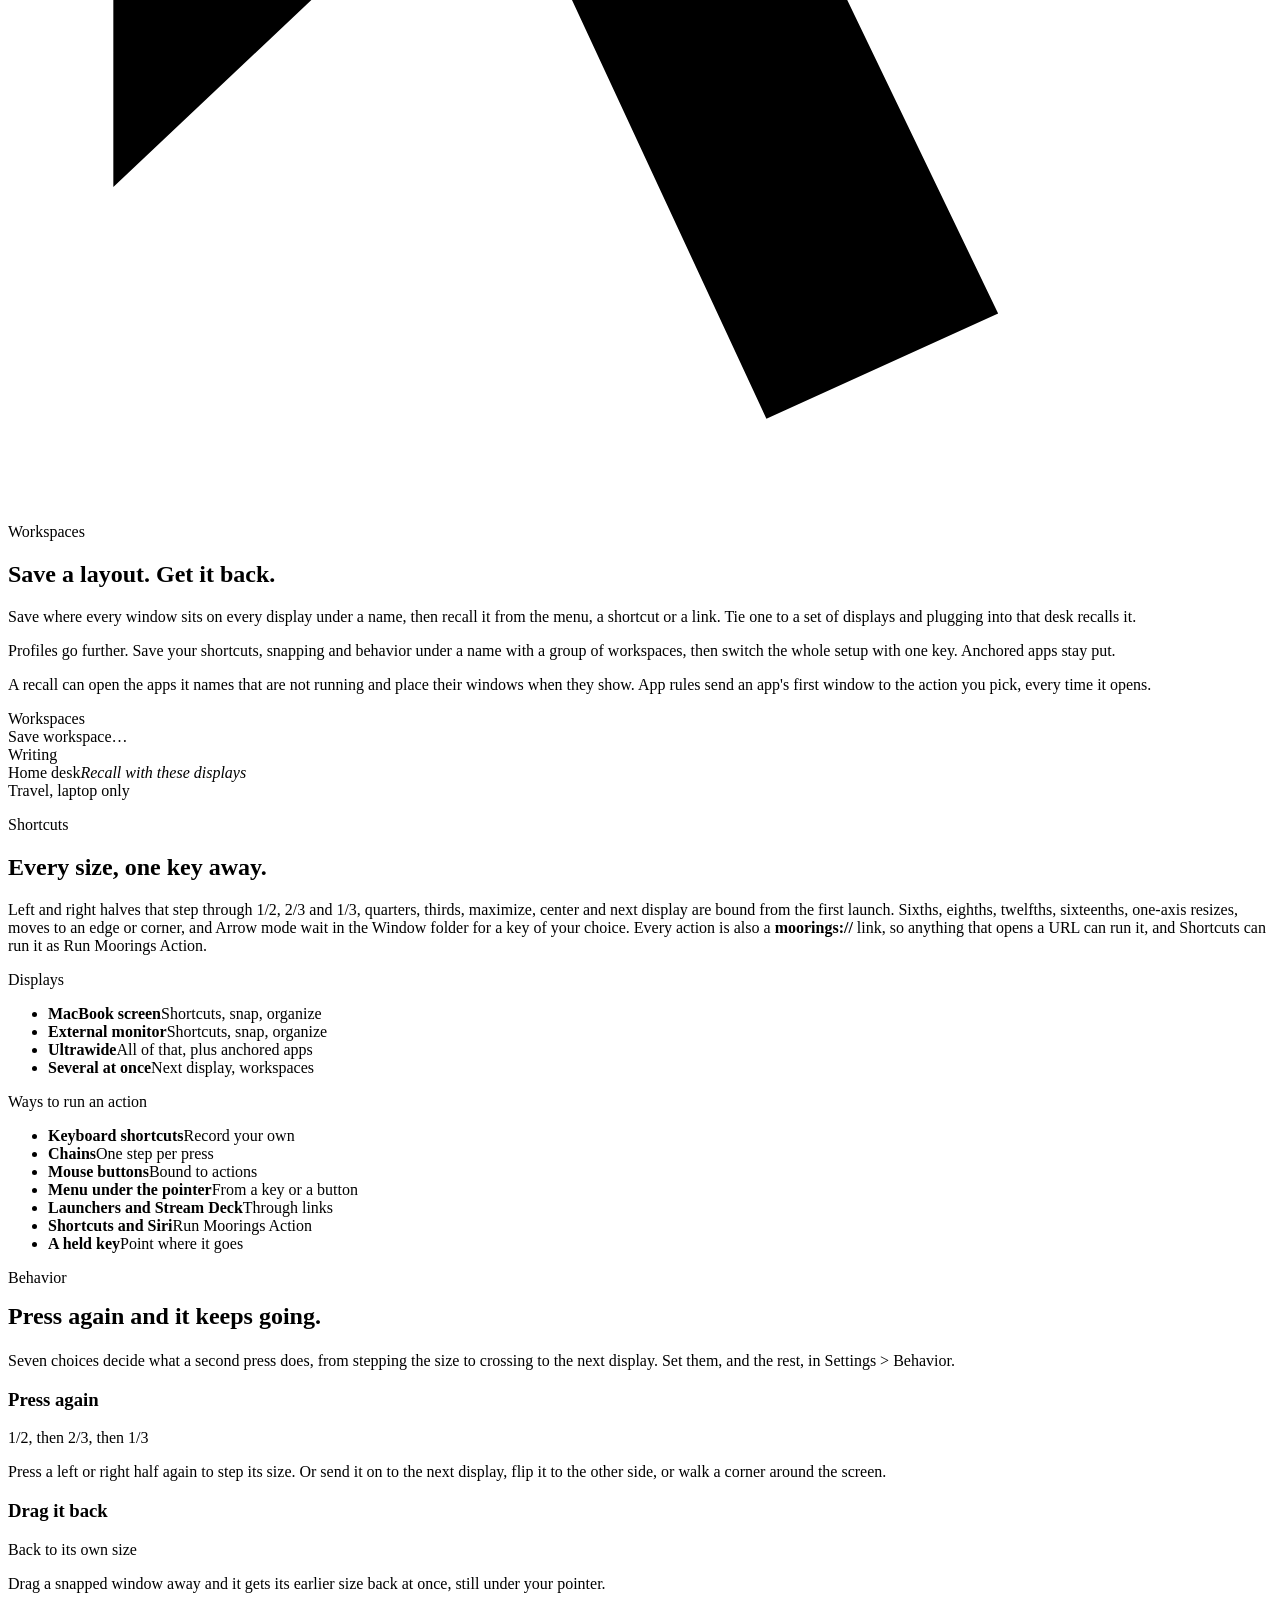
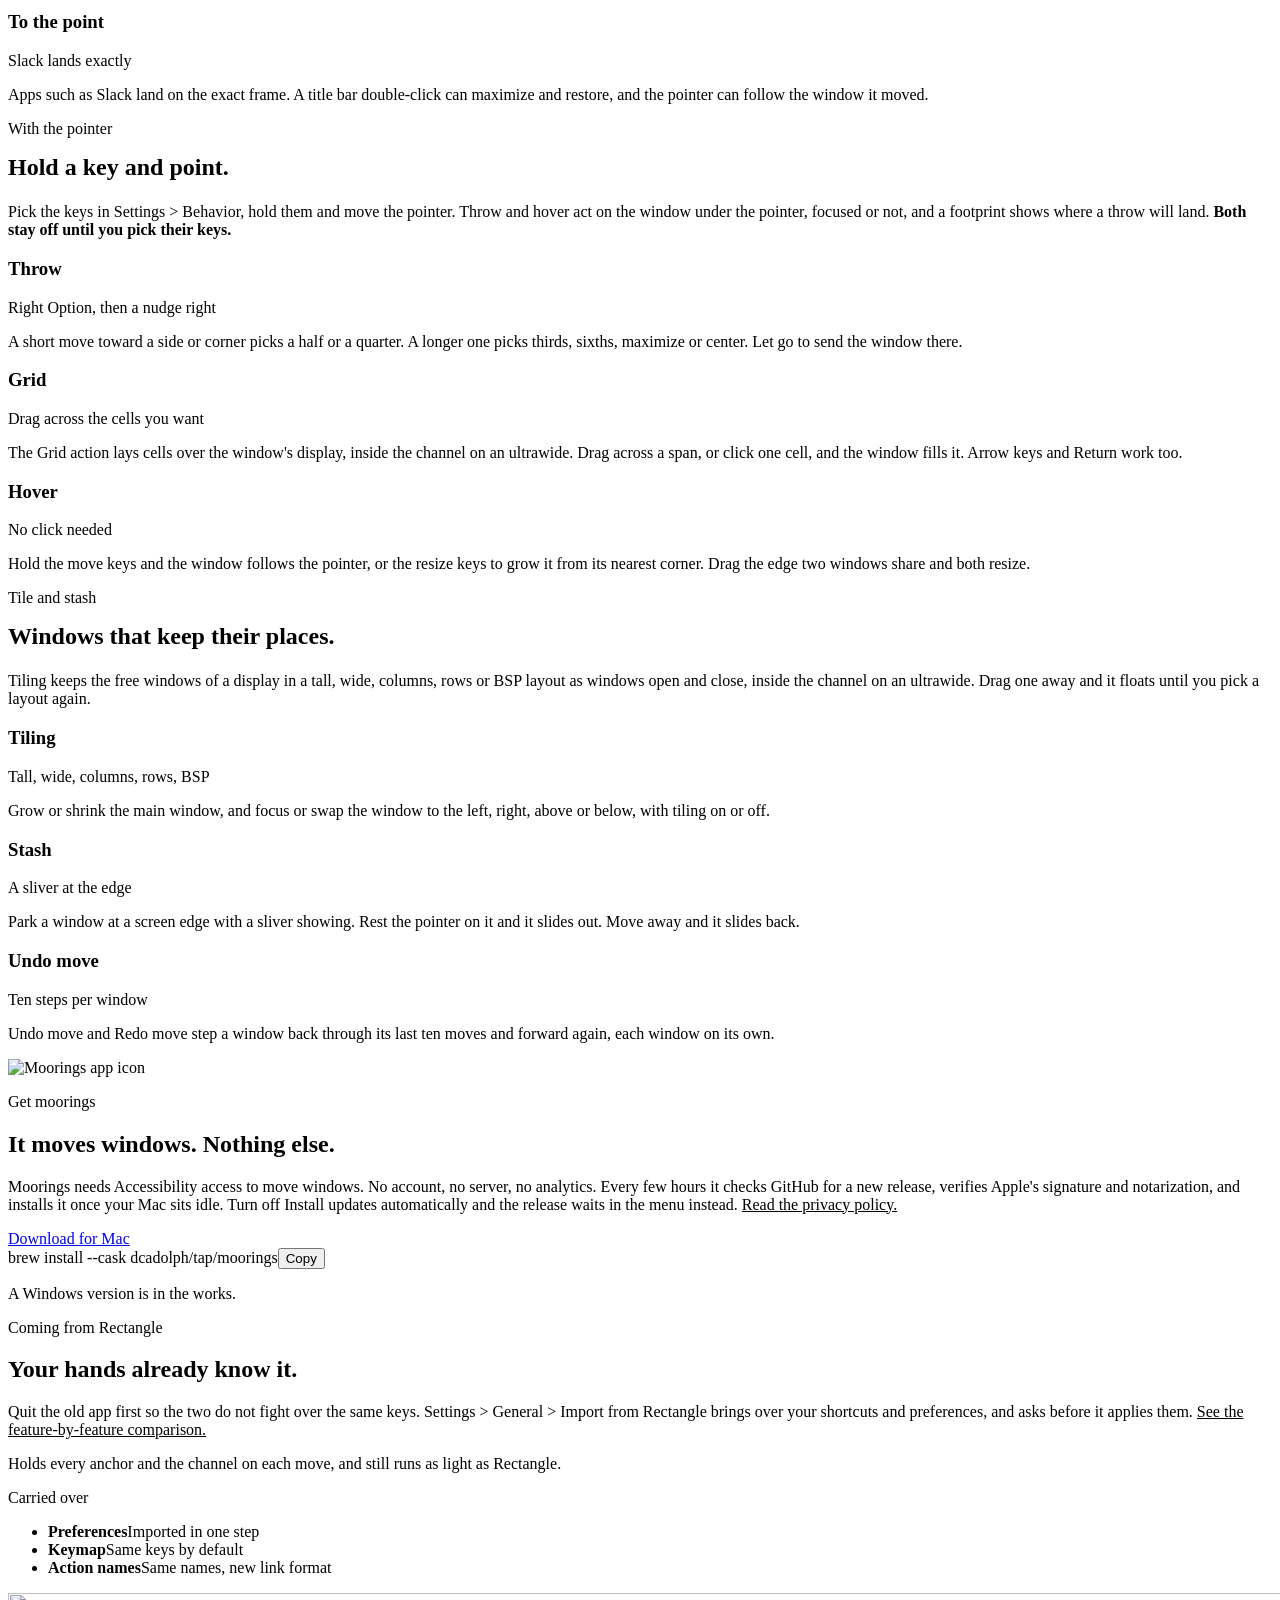
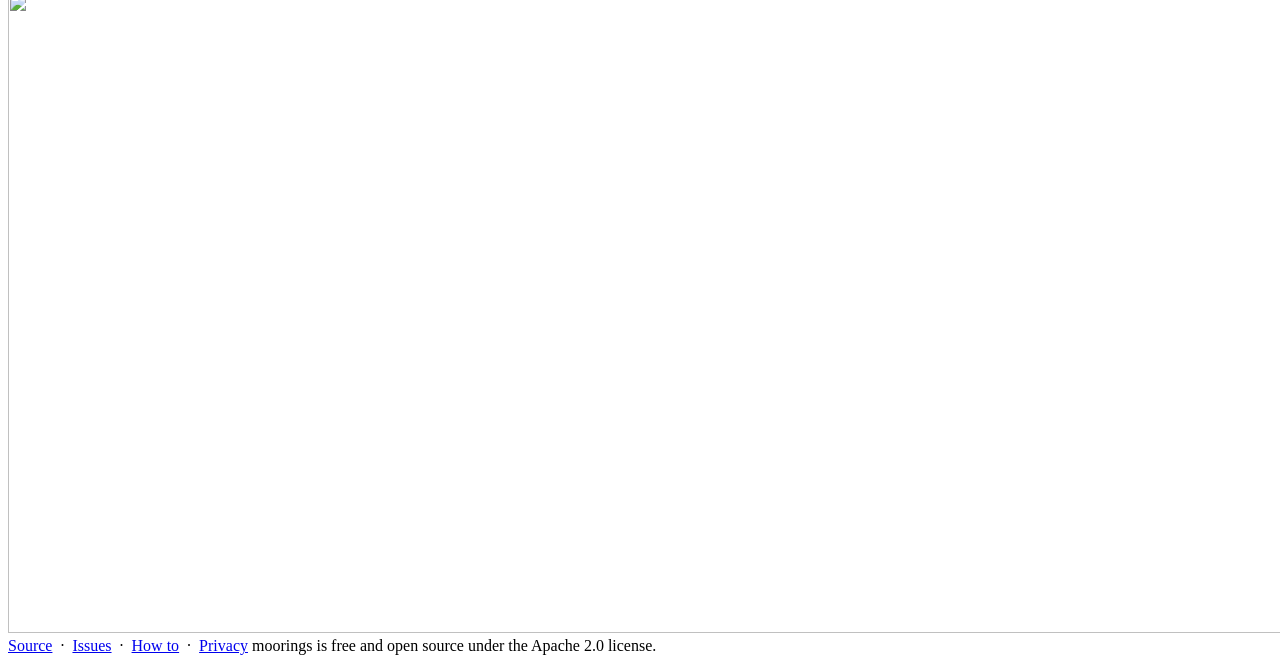
==== commit 58039232: "Add deep navy bands, web fonts and a light and dark switch" ====
--- a/site/index.html
+++ b/site/index.html
@@ -13,7 +13,11 @@
 <meta property="og:image:width" content="1200">
 <meta property="og:image:height" content="630">
 <meta name="twitter:card" content="summary_large_image">
+<link rel="preconnect" href="https://fonts.googleapis.com">
+<link rel="preconnect" href="https://fonts.gstatic.com" crossorigin>
+<link rel="stylesheet" href="https://fonts.googleapis.com/css2?family=Manrope:wght@400;500;600;700;800&family=Newsreader:opsz,wght@6..72,600;6..72,700&display=swap">
 <link rel="stylesheet" href="/style.css">
+<script src="/theme.js"></script>
 </head>
 <body>
 
@@ -31,6 +35,7 @@
       <a class="keep" href="/how-to">How to</a>
       <a class="keep" href="/privacy">Privacy</a>
       <a class="keep" href="https://github.com/dcadolph/moorings">GitHub</a>
+      <button class="theme" id="theme" type="button" aria-label="Switch theme"><svg class="sun" viewBox="0 0 24 24"><circle cx="12" cy="12" r="4"/><path d="M12 2v2M12 20v2M4.9 4.9l1.4 1.4M17.7 17.7l1.4 1.4M2 12h2M20 12h2M4.9 19.1l1.4-1.4M17.7 6.3l1.4-1.4"/></svg><svg class="moon" viewBox="0 0 24 24"><path d="M20 14.5A8 8 0 0 1 9.5 4a8 8 0 1 0 10.5 10.5Z"/></svg></button>
     </nav>
   </div>
 </header>
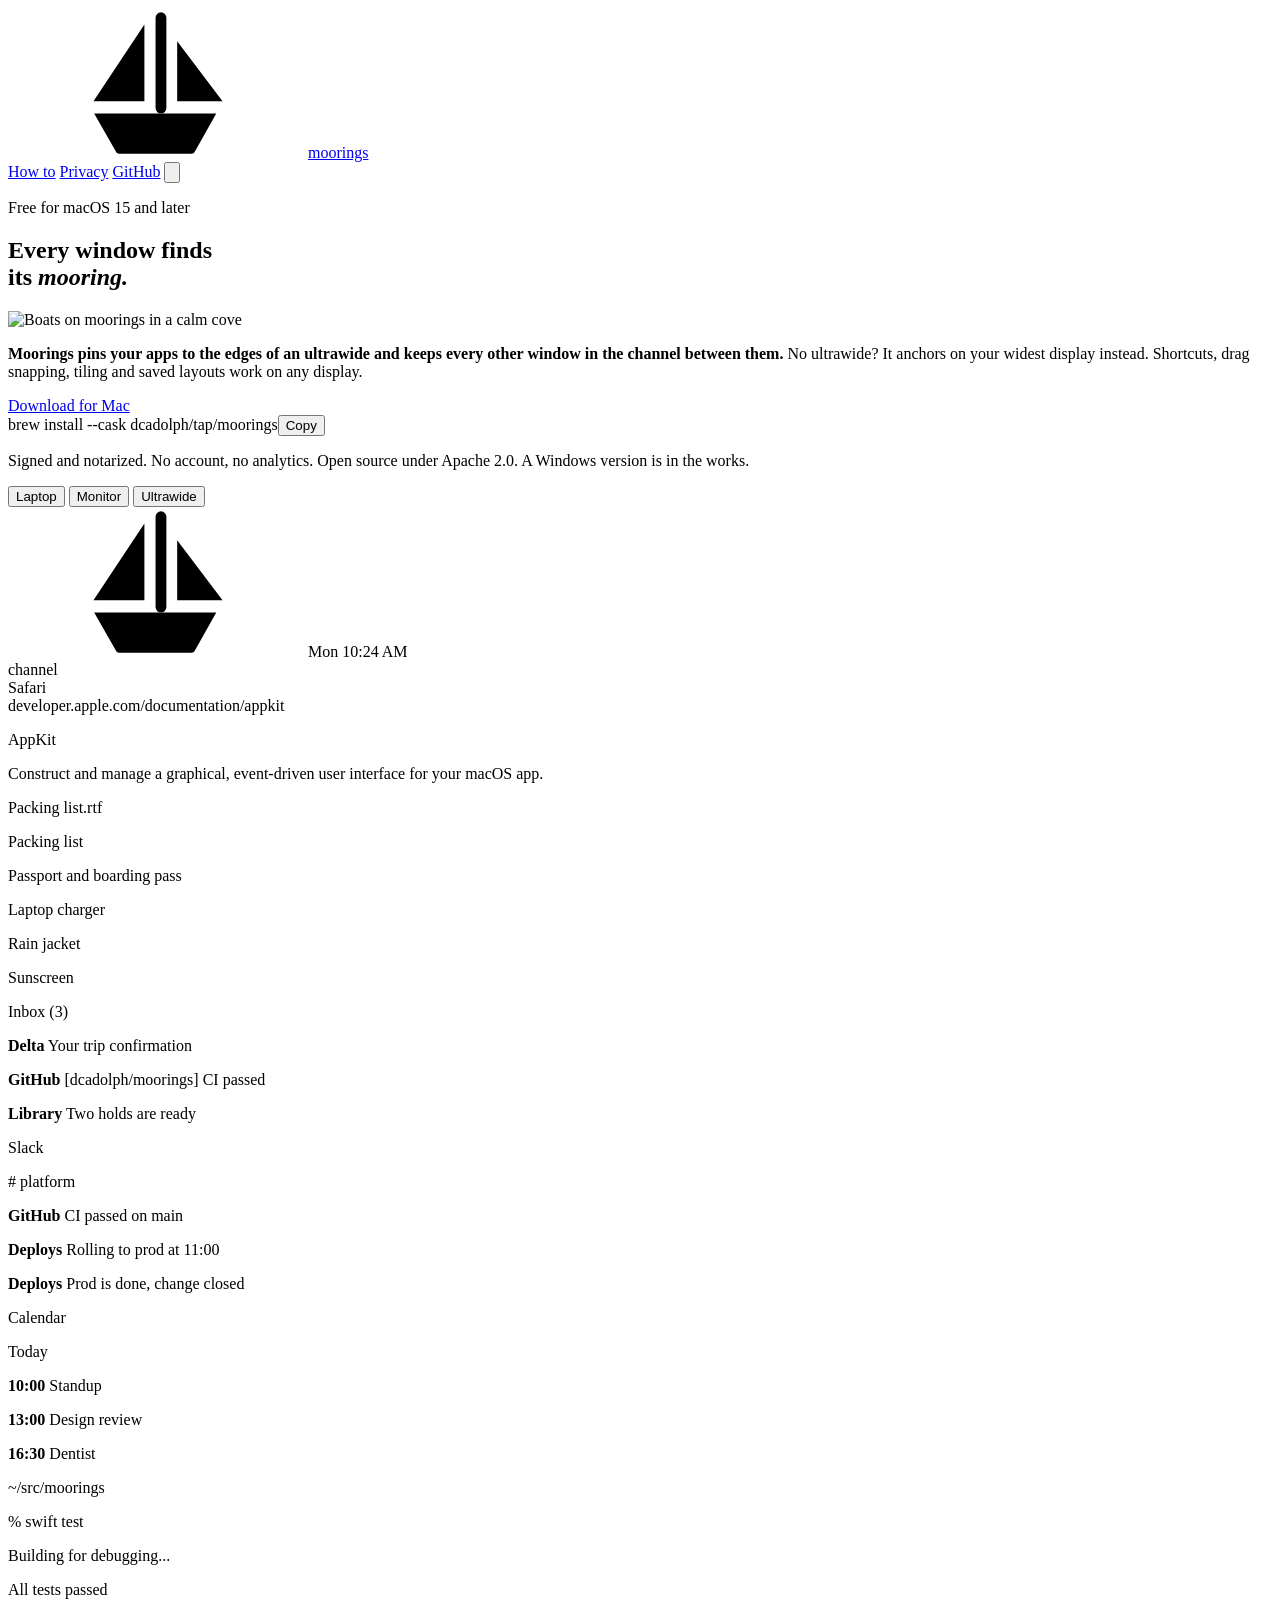
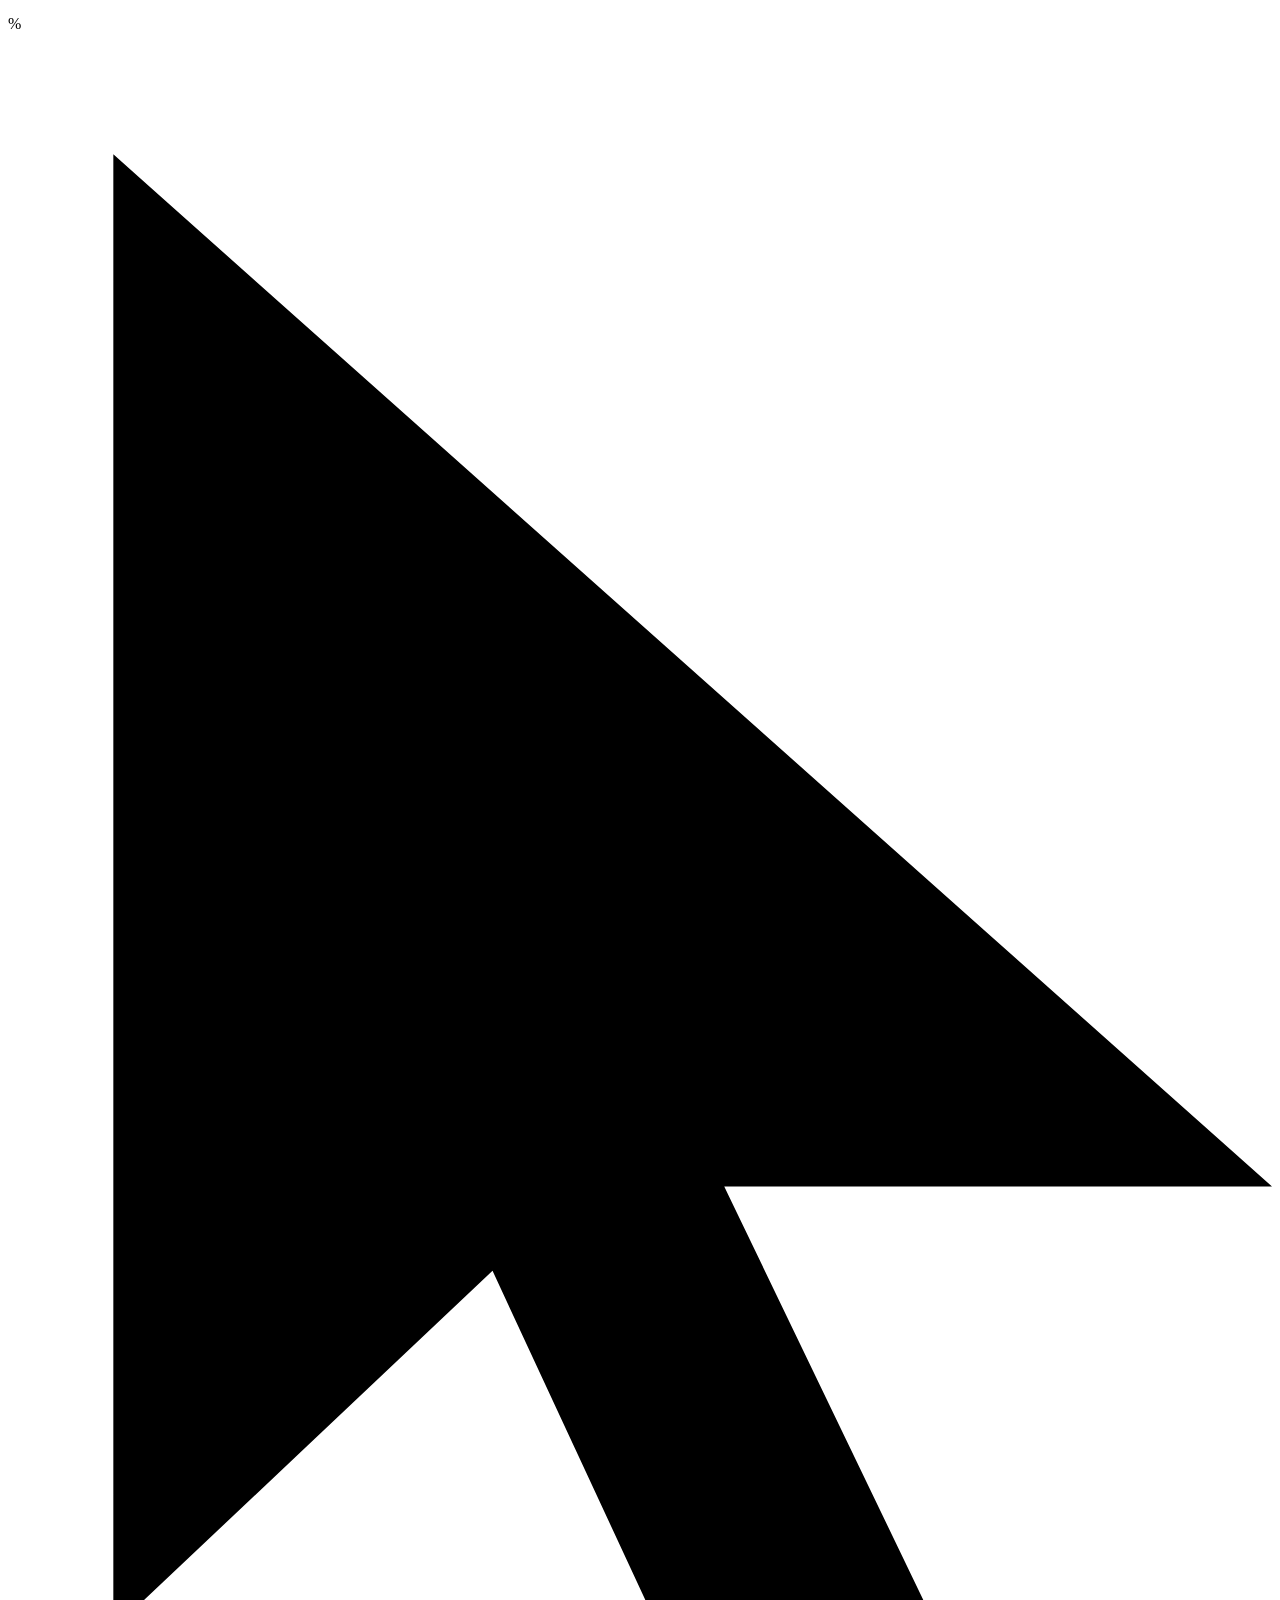
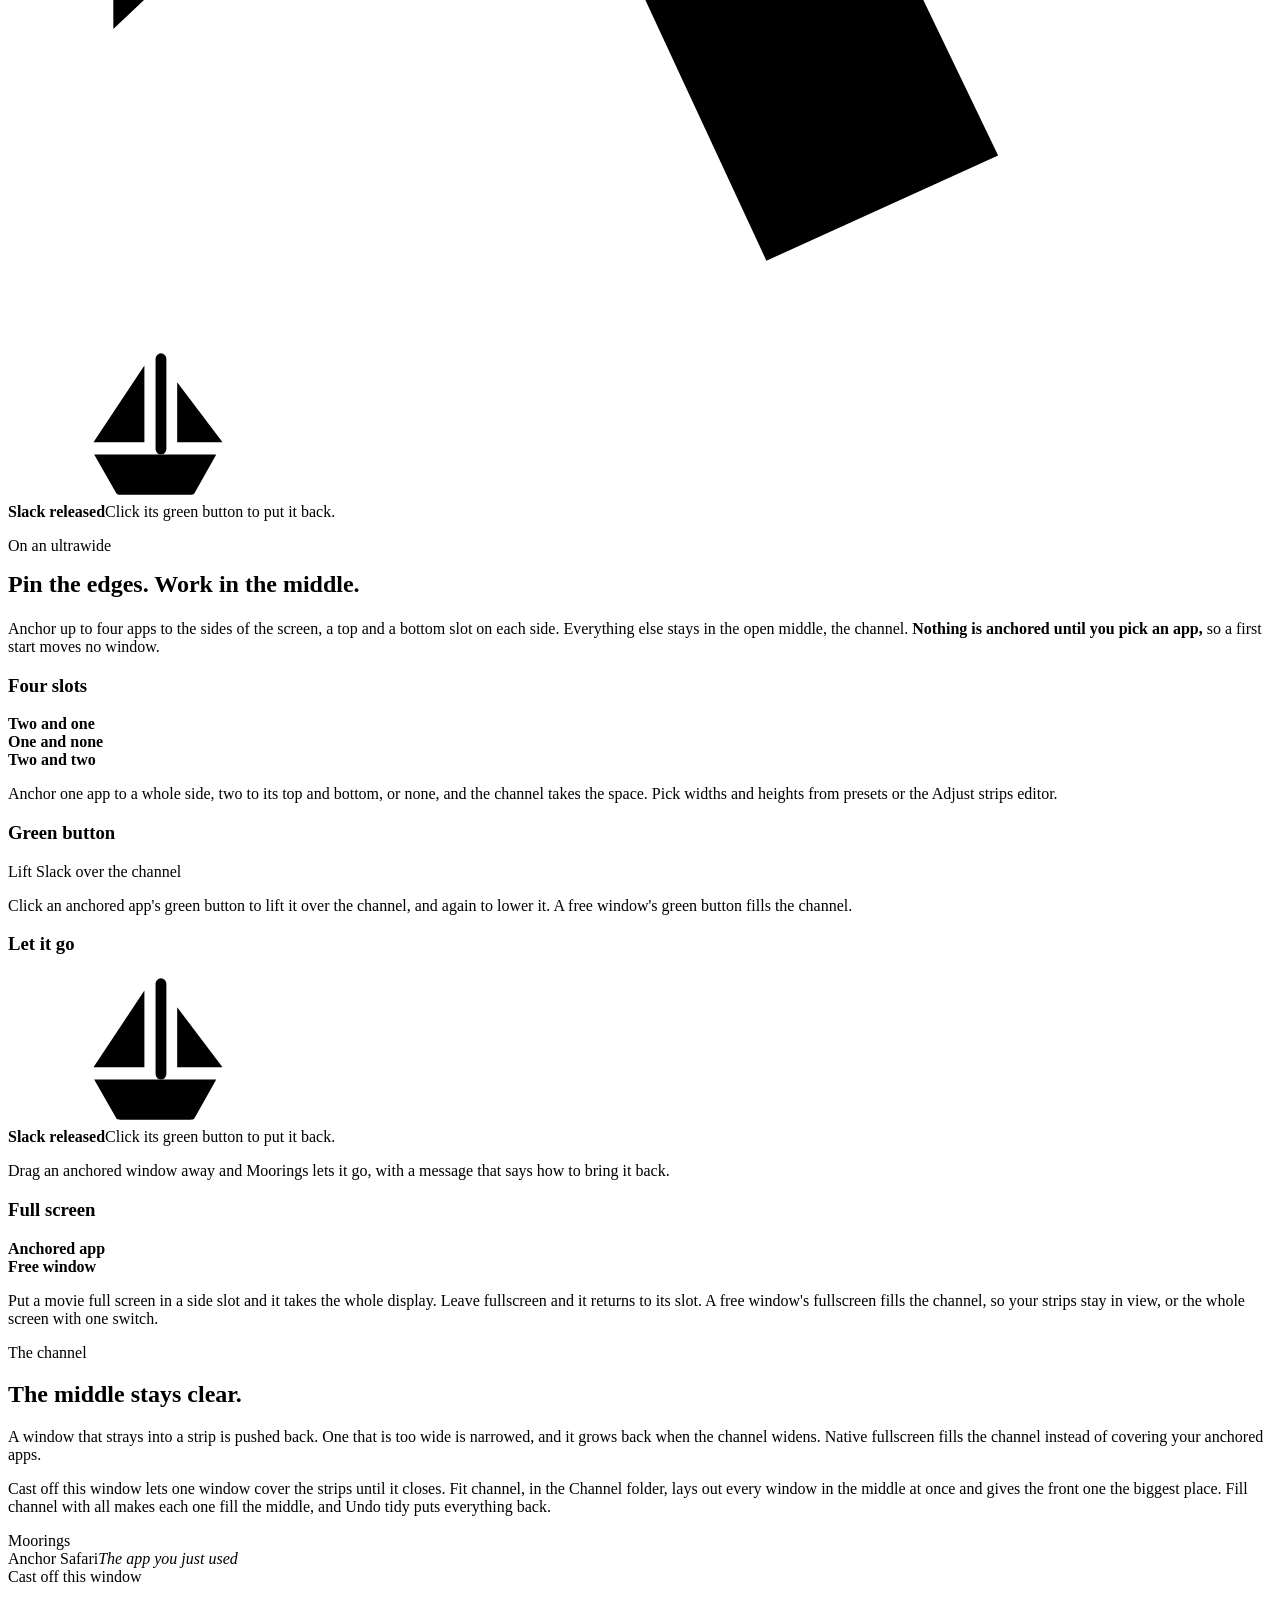
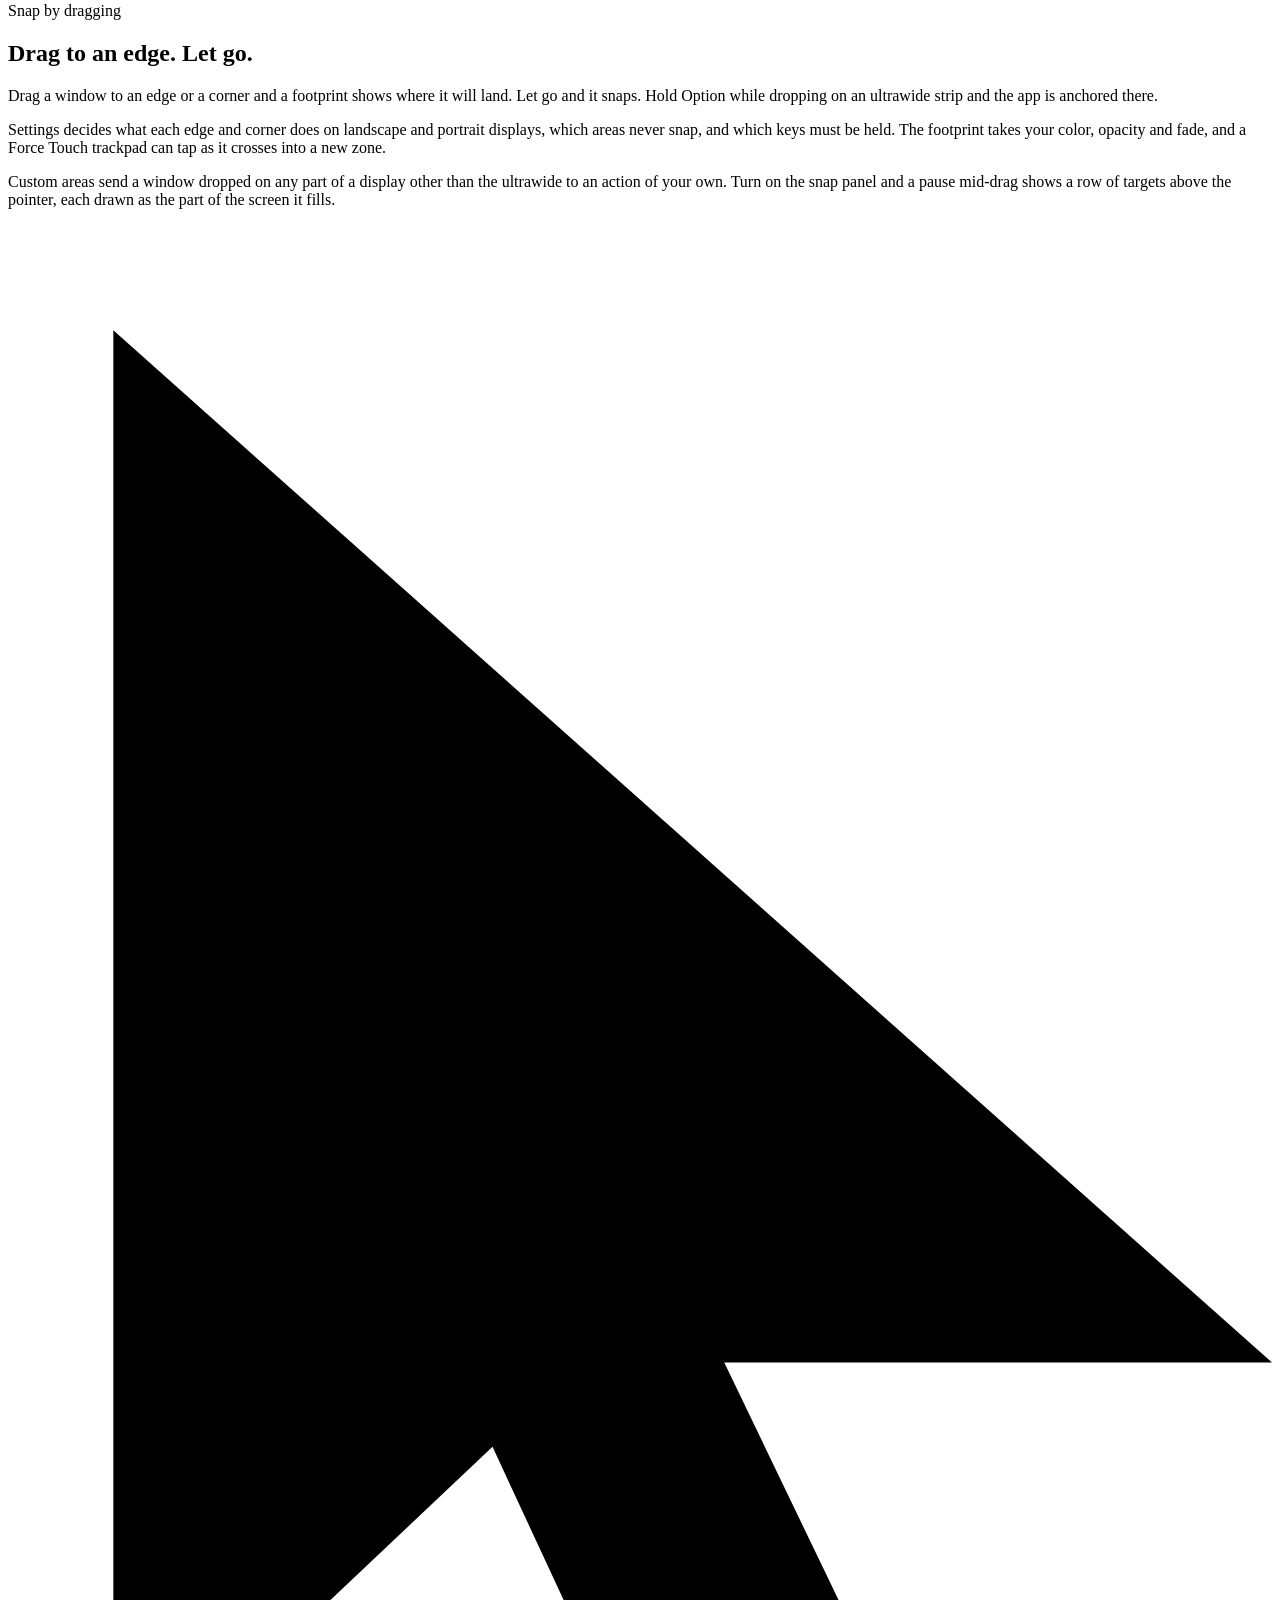
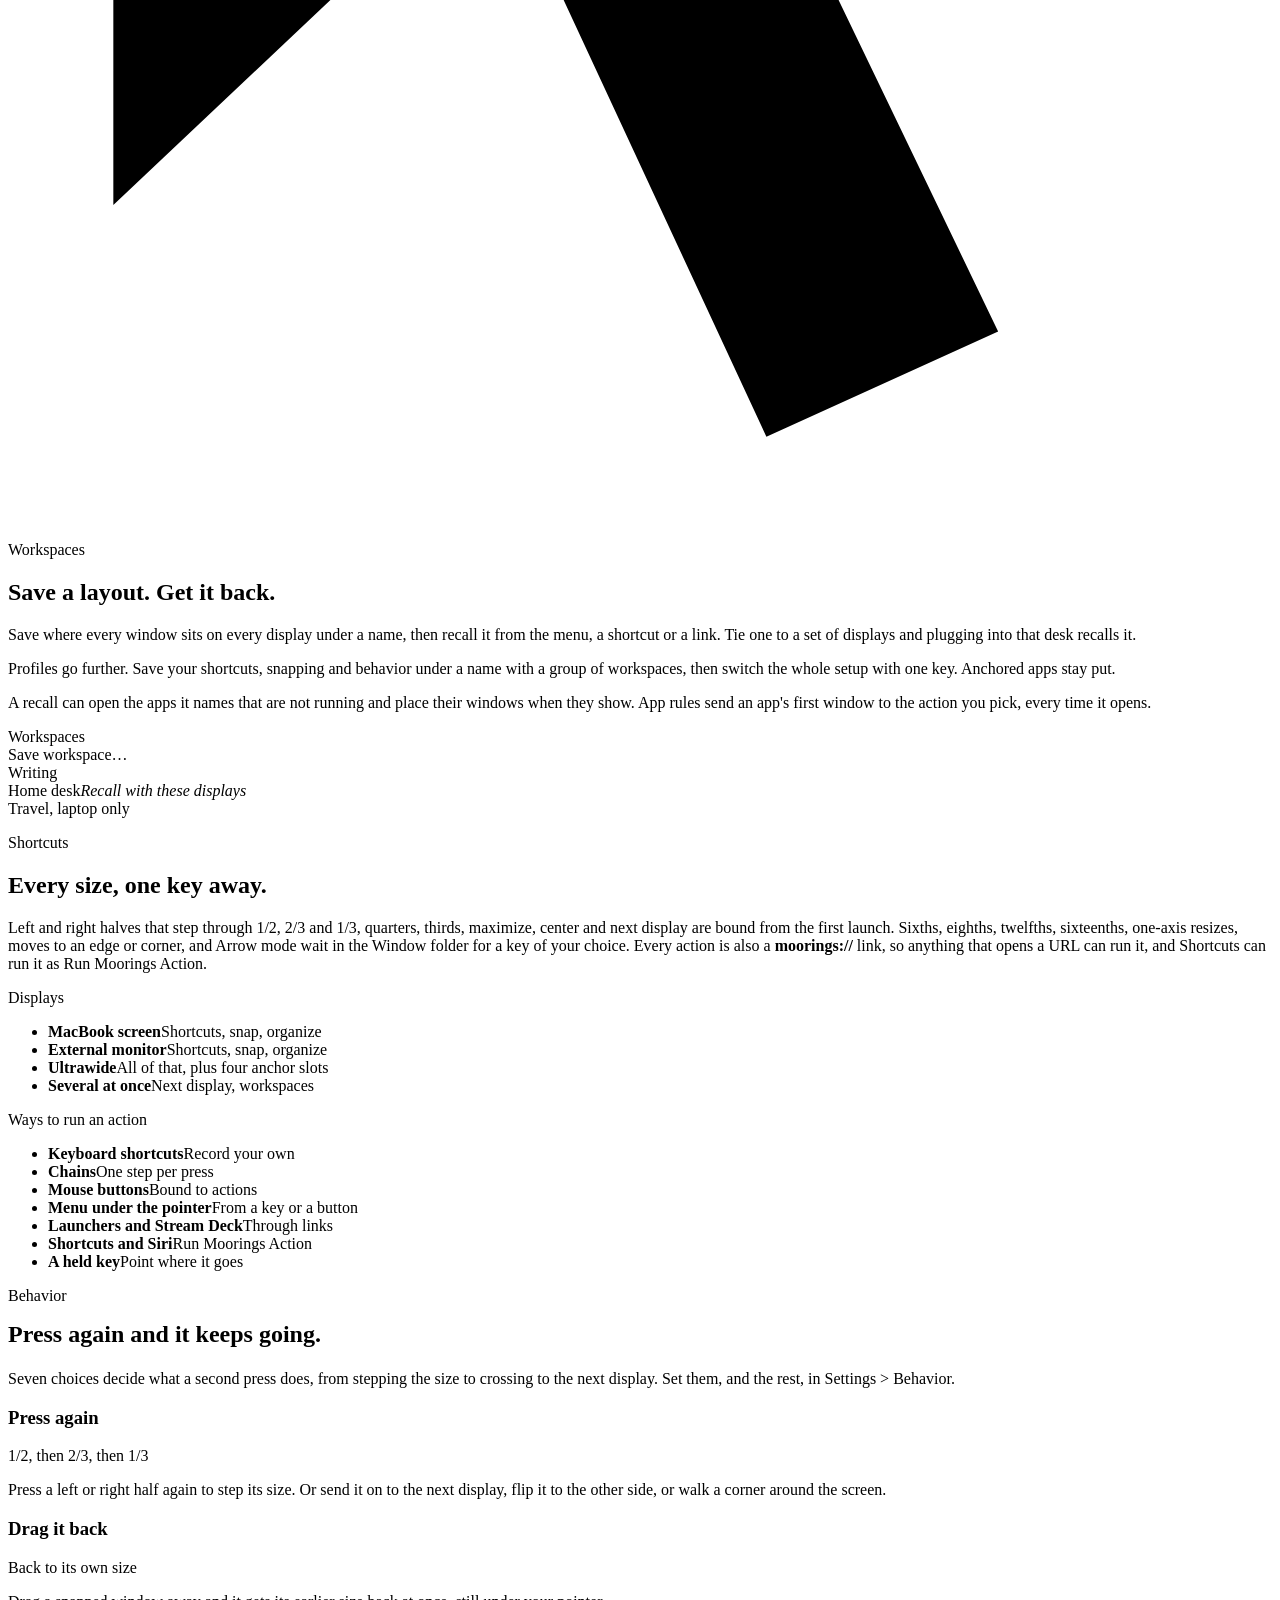
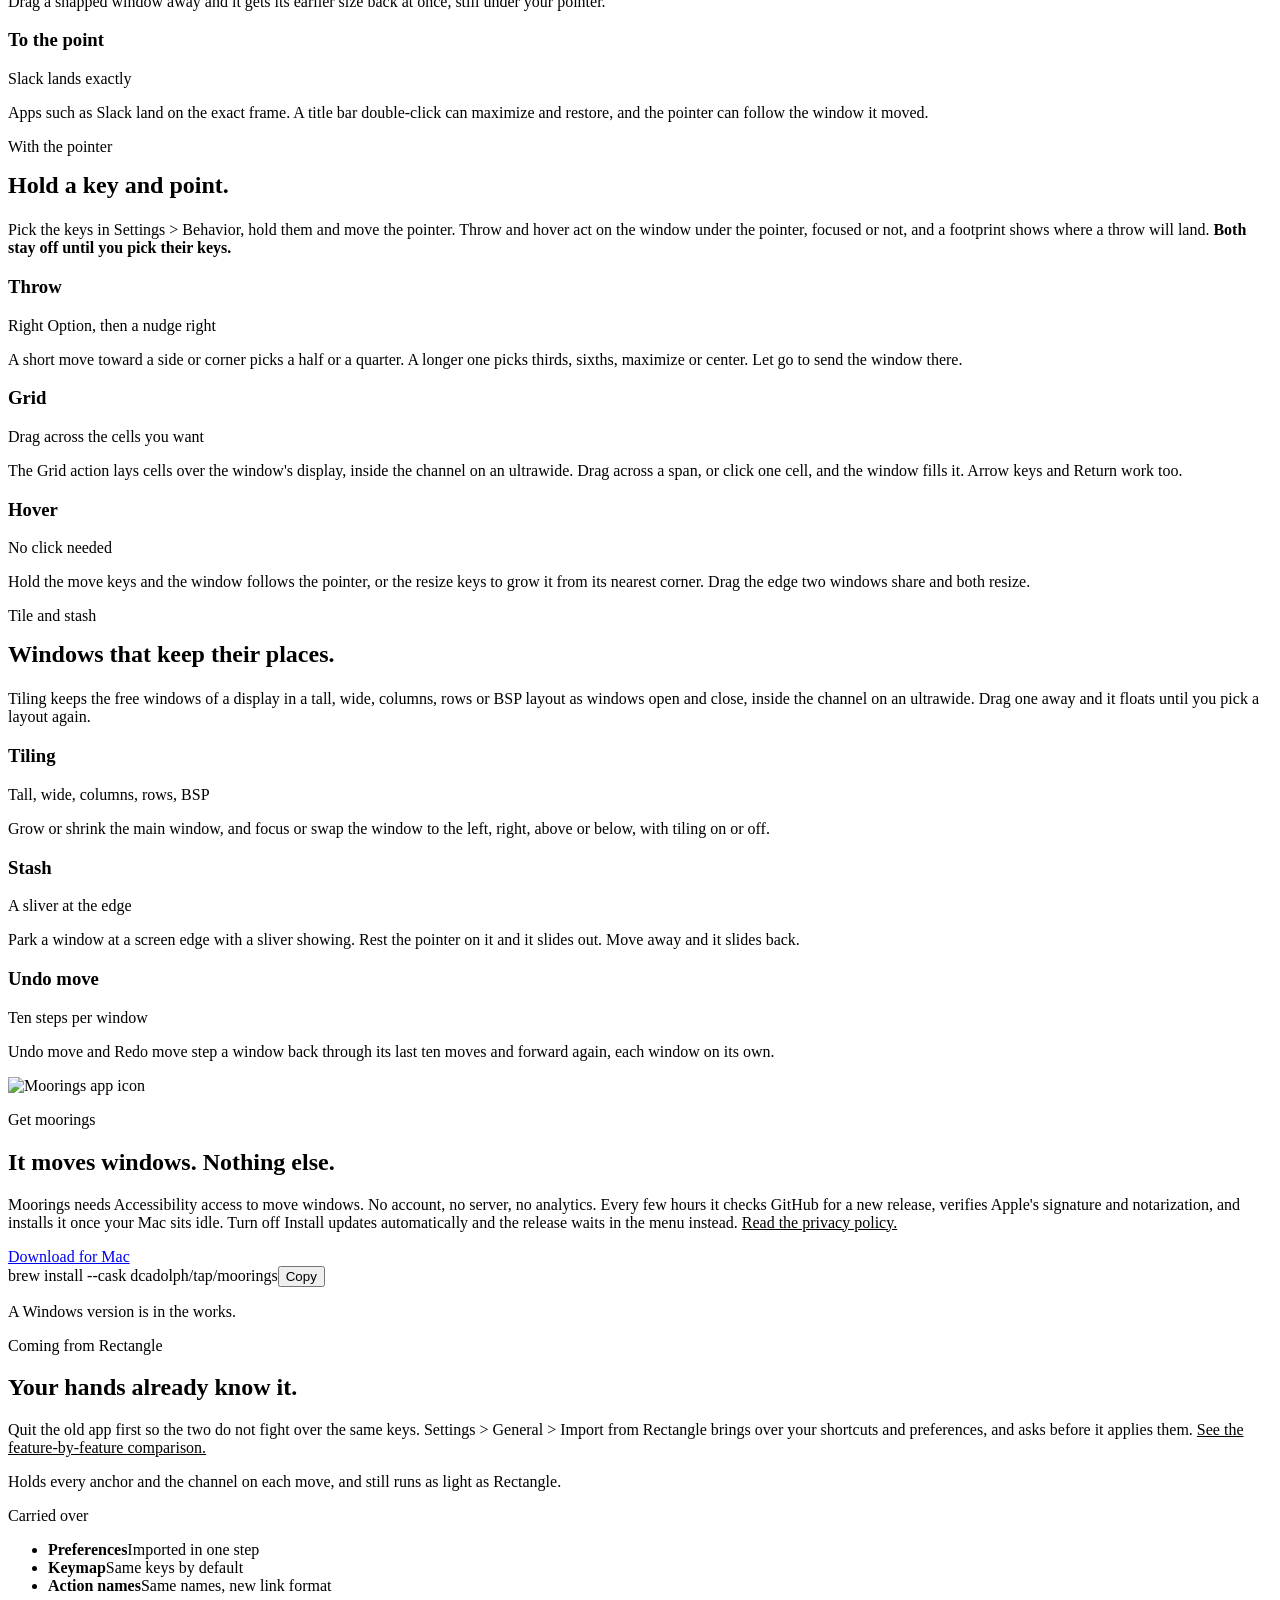
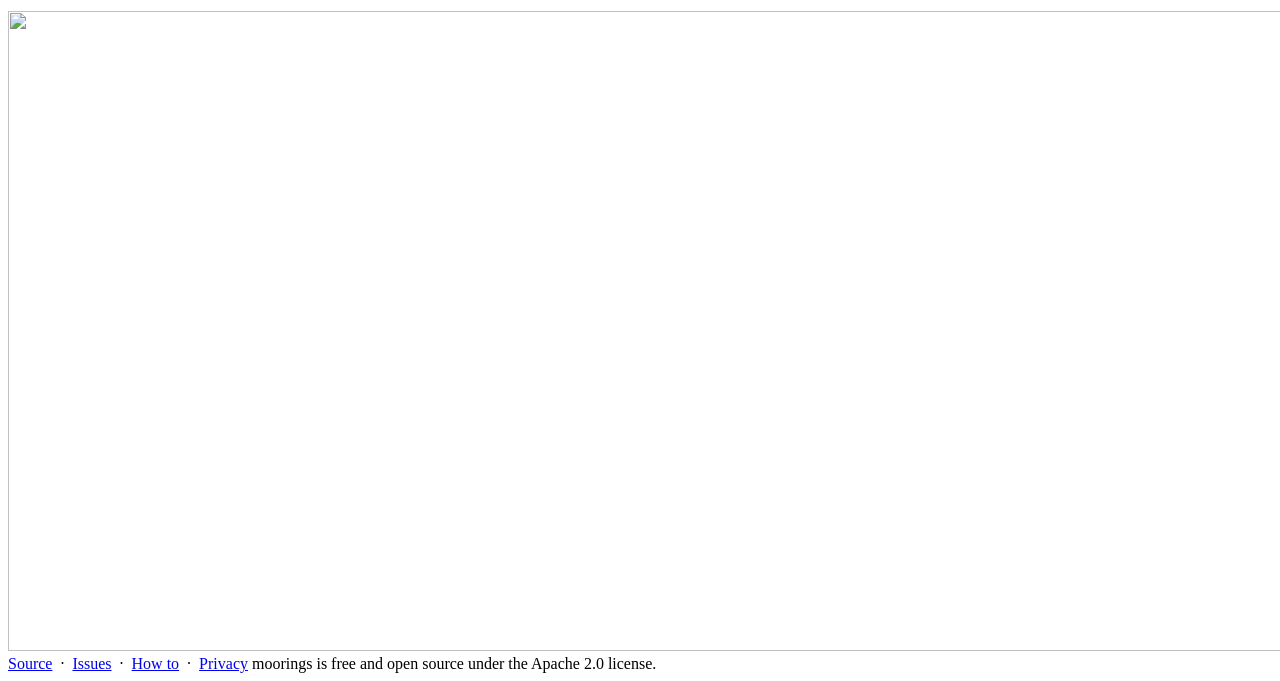
==== commit 1c968539: "Say anchoring works on the widest display without an ultrawide" ====
--- a/site/index.html
+++ b/site/index.html
@@ -48,8 +48,8 @@
     <div class="photo"><img src="/photo.jpg" alt="Boats on moorings in a calm cove" width="1280" height="640"></div>
     <div class="sub grid">
       <p class="lede"><b>Moorings pins your apps to the edges of an ultrawide and keeps every
-        other window in the channel between them.</b> Shortcuts, drag snapping, tiling and saved
-        layouts work on any display.</p>
+        other window in the channel between them.</b> No ultrawide? It anchors on your widest
+        display instead. Shortcuts, drag snapping, tiling and saved layouts work on any display.</p>
       <div class="cta">
         <div class="getit">
           <a class="btn" id="dl" href="https://github.com/dcadolph/moorings/releases/latest/download/moorings_macos_universal.dmg">Download for Mac</a>
@@ -212,7 +212,7 @@
       <div class="lst"><p class="small palm">Displays</p><ul>
         <li><b>MacBook screen</b><span>Shortcuts, snap, organize</span></li>
         <li><b>External monitor</b><span>Shortcuts, snap, organize</span></li>
-        <li><b>Ultrawide</b><span>All of that, plus anchored apps</span></li>
+        <li><b>Ultrawide</b><span>All of that, plus four anchor slots</span></li>
         <li><b>Several at once</b><span>Next display, workspaces</span></li>
       </ul></div>
       <div class="lst"><p class="small sand">Ways to run an action</p><ul>
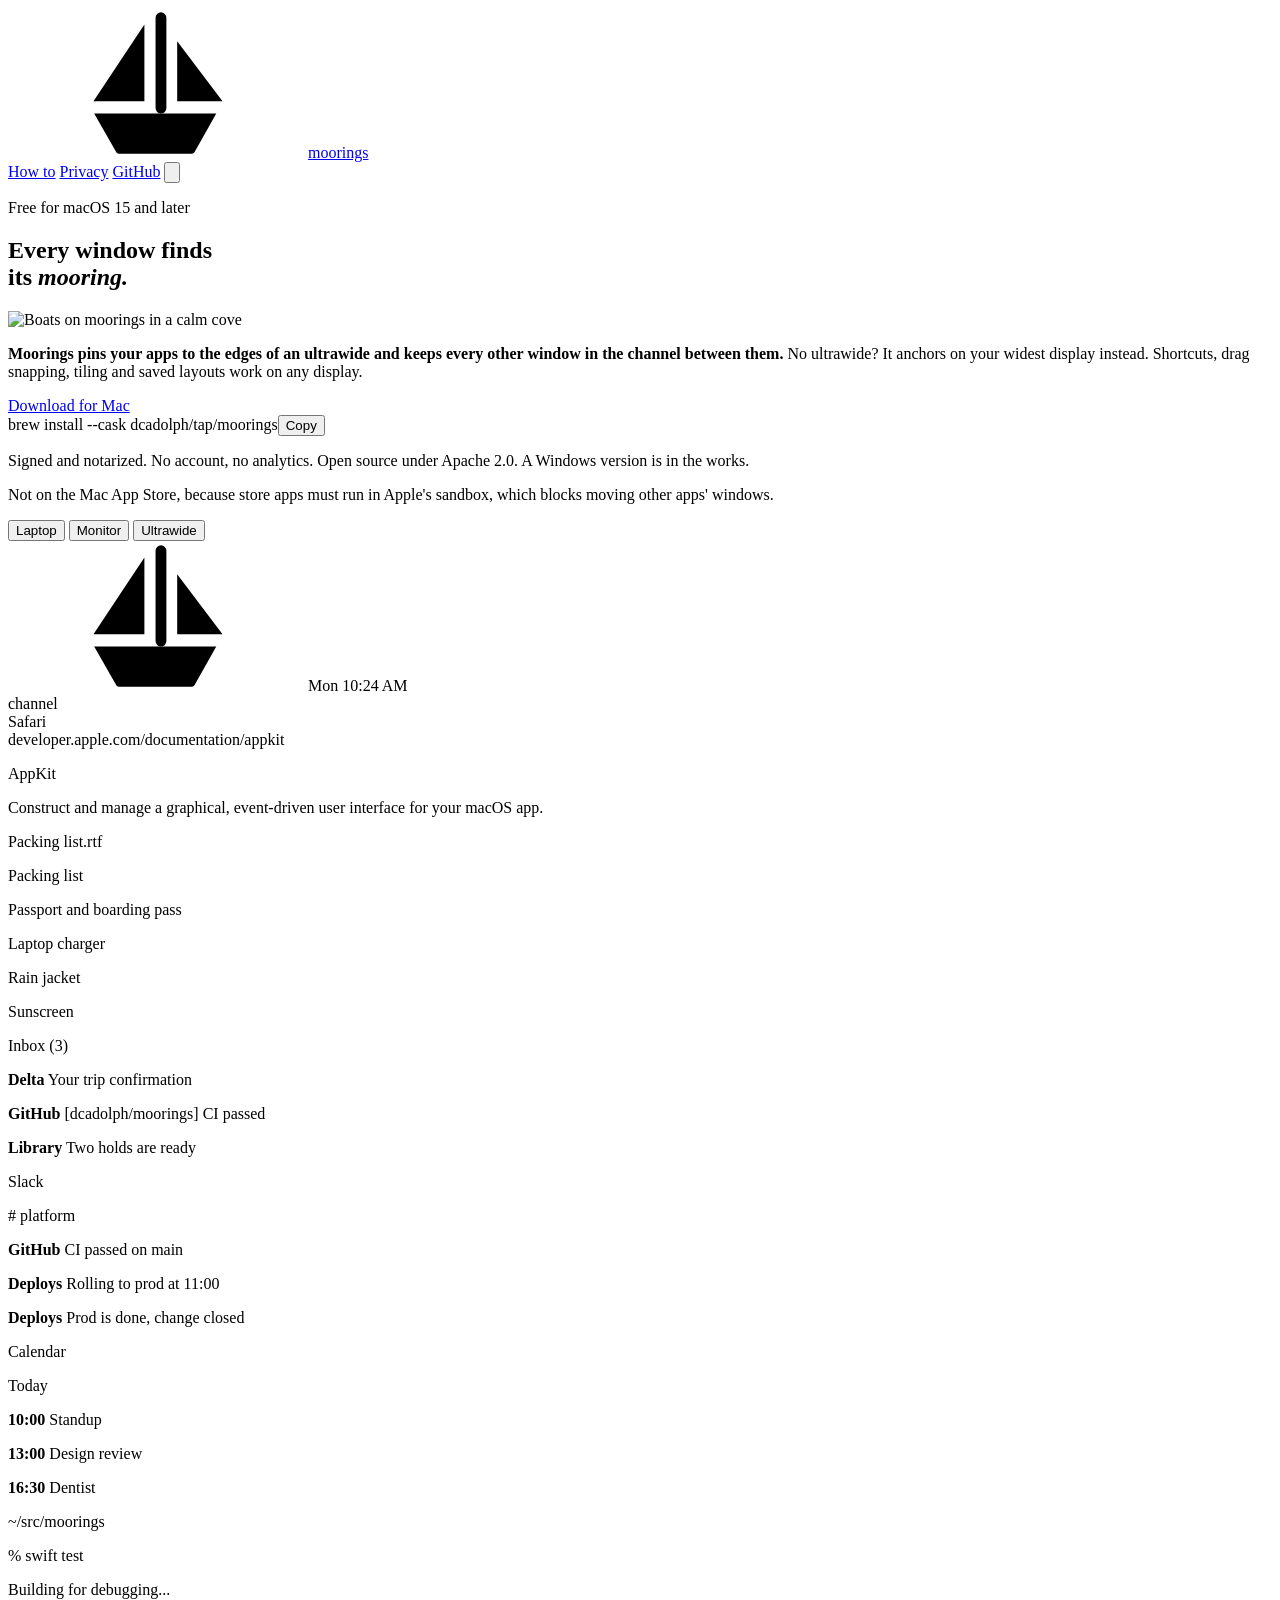
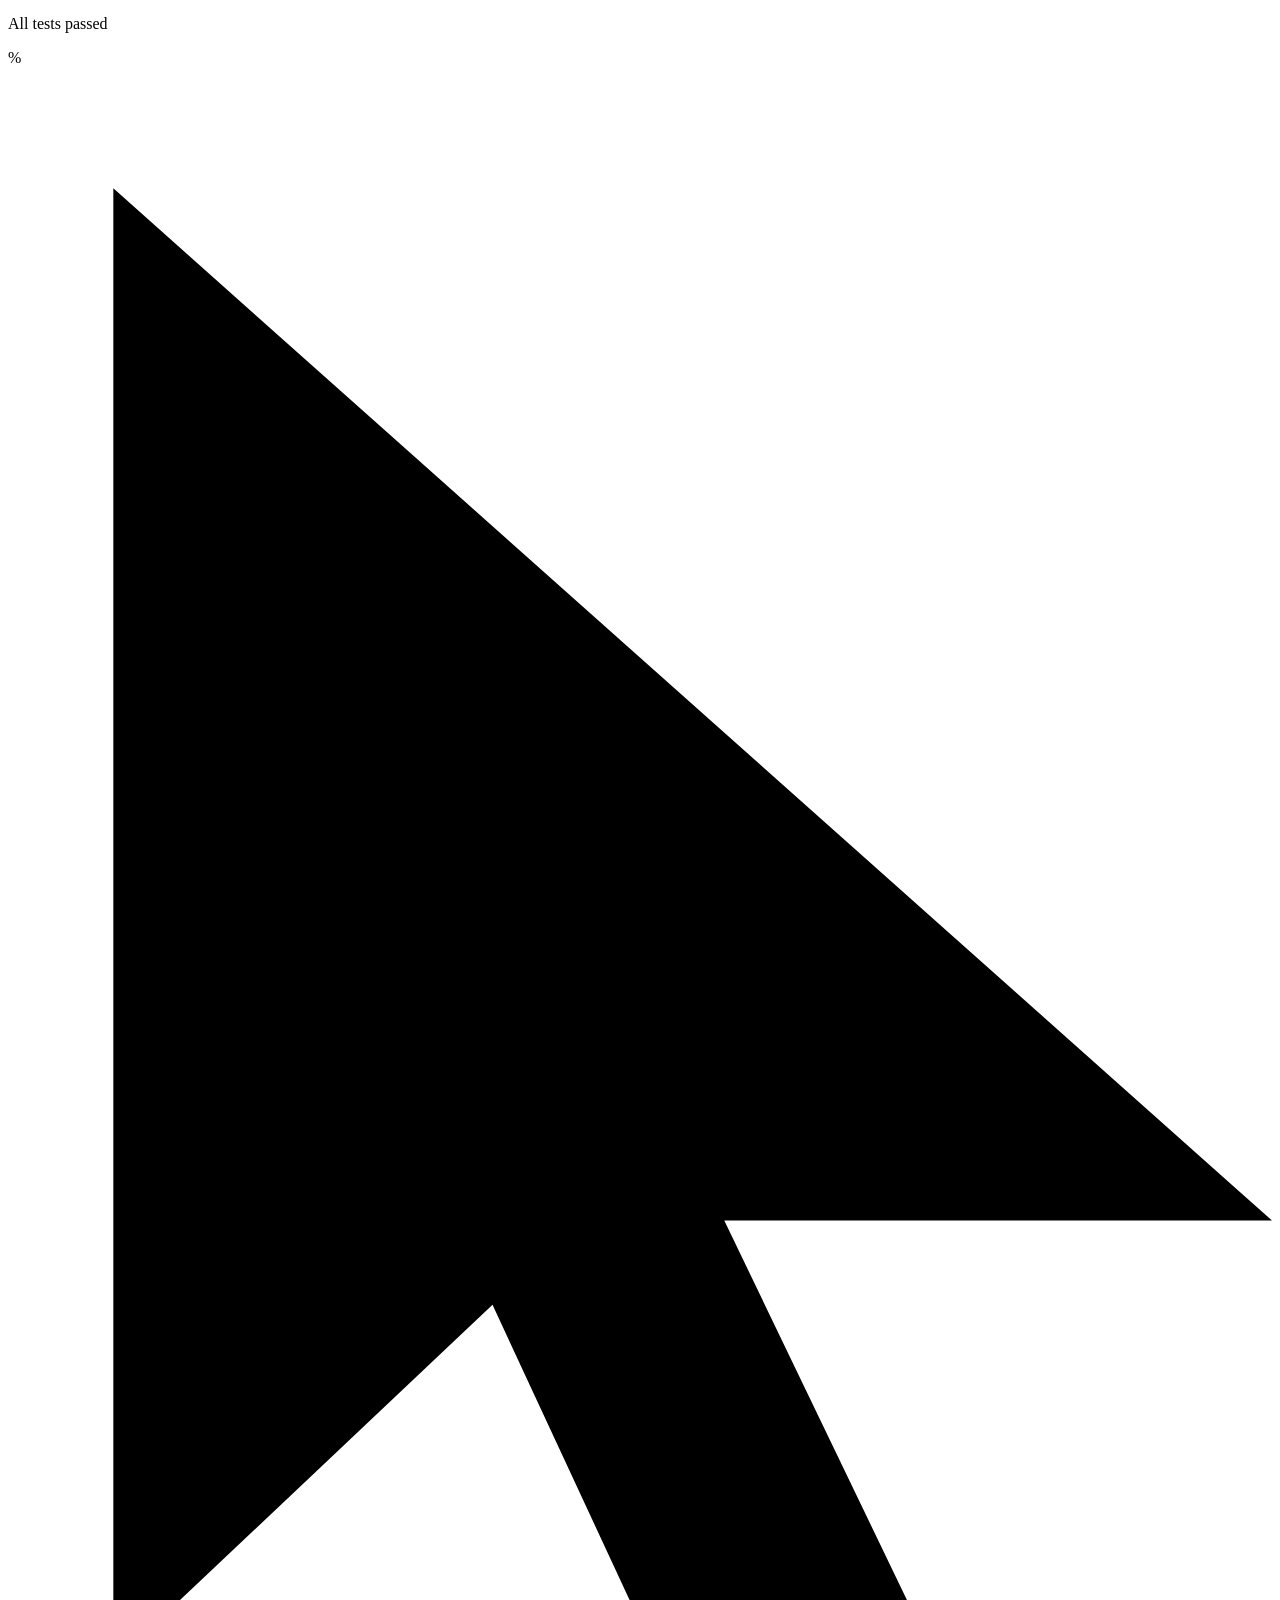
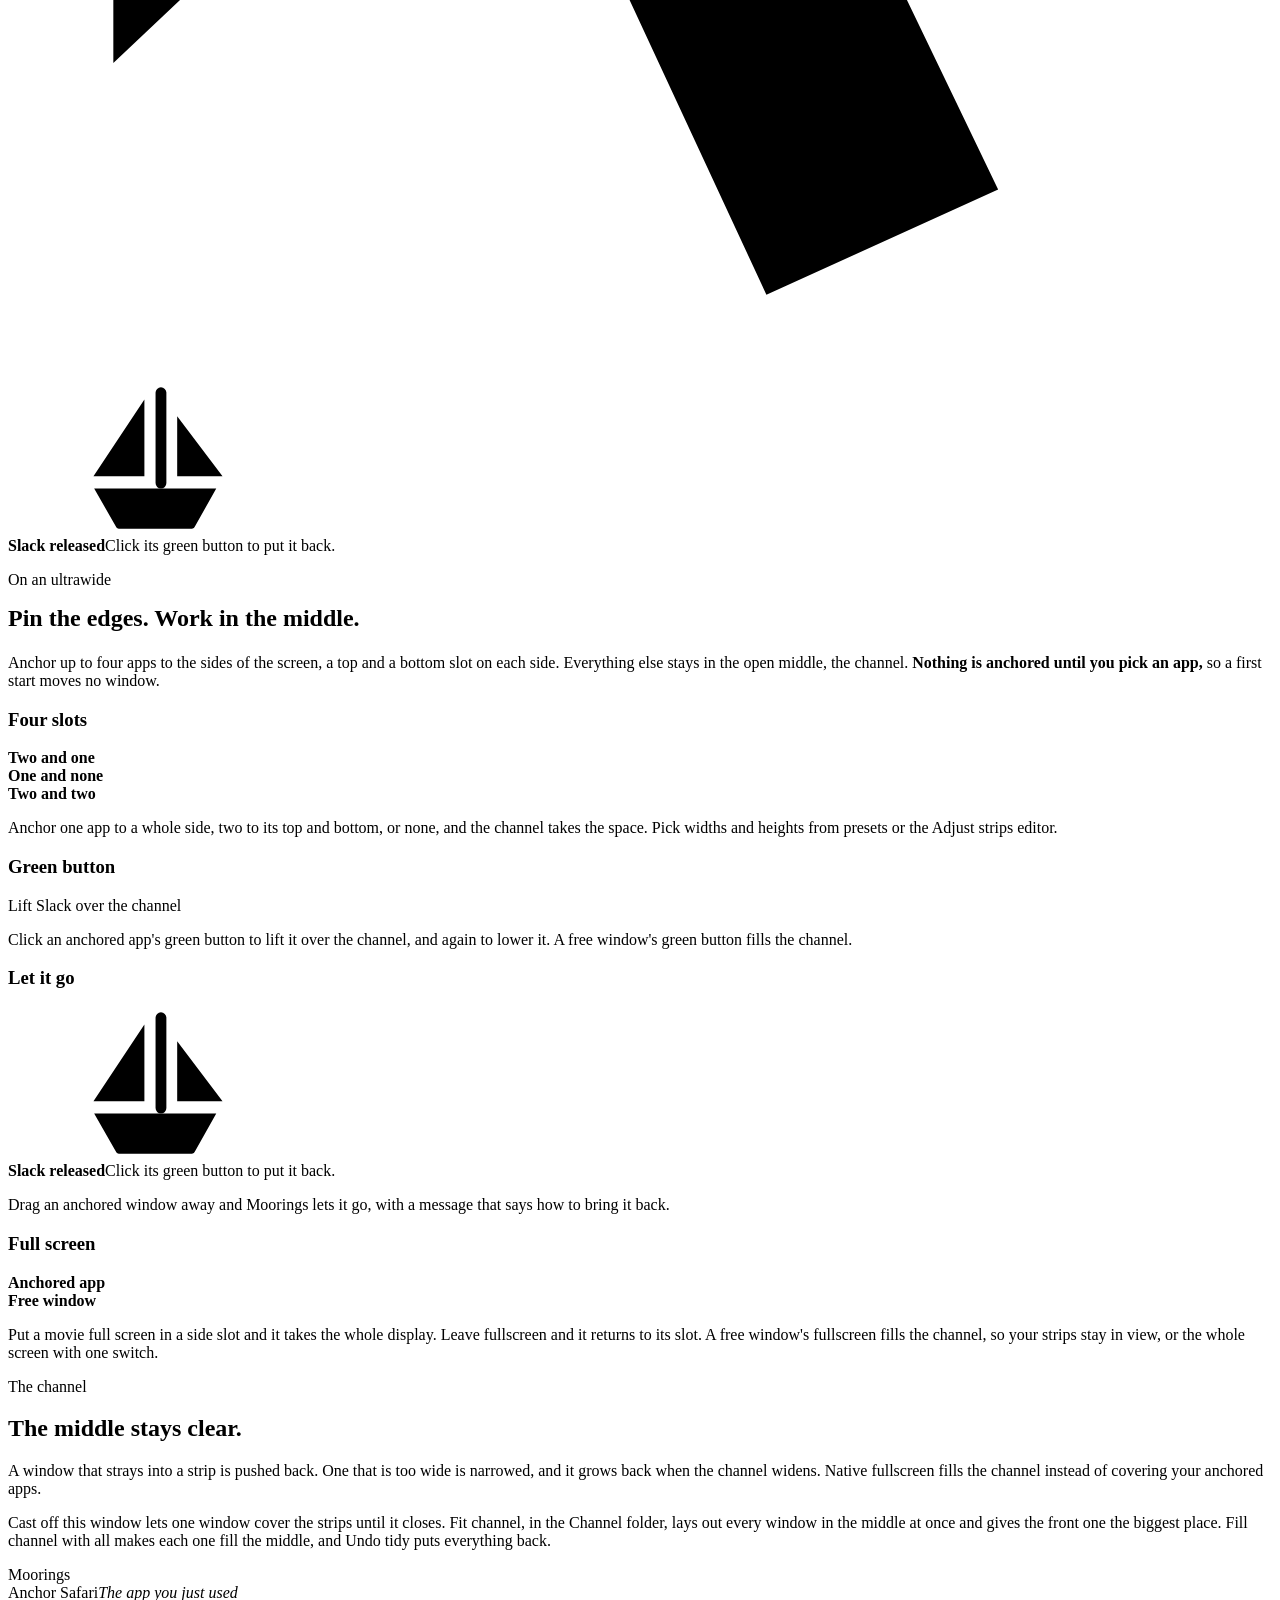
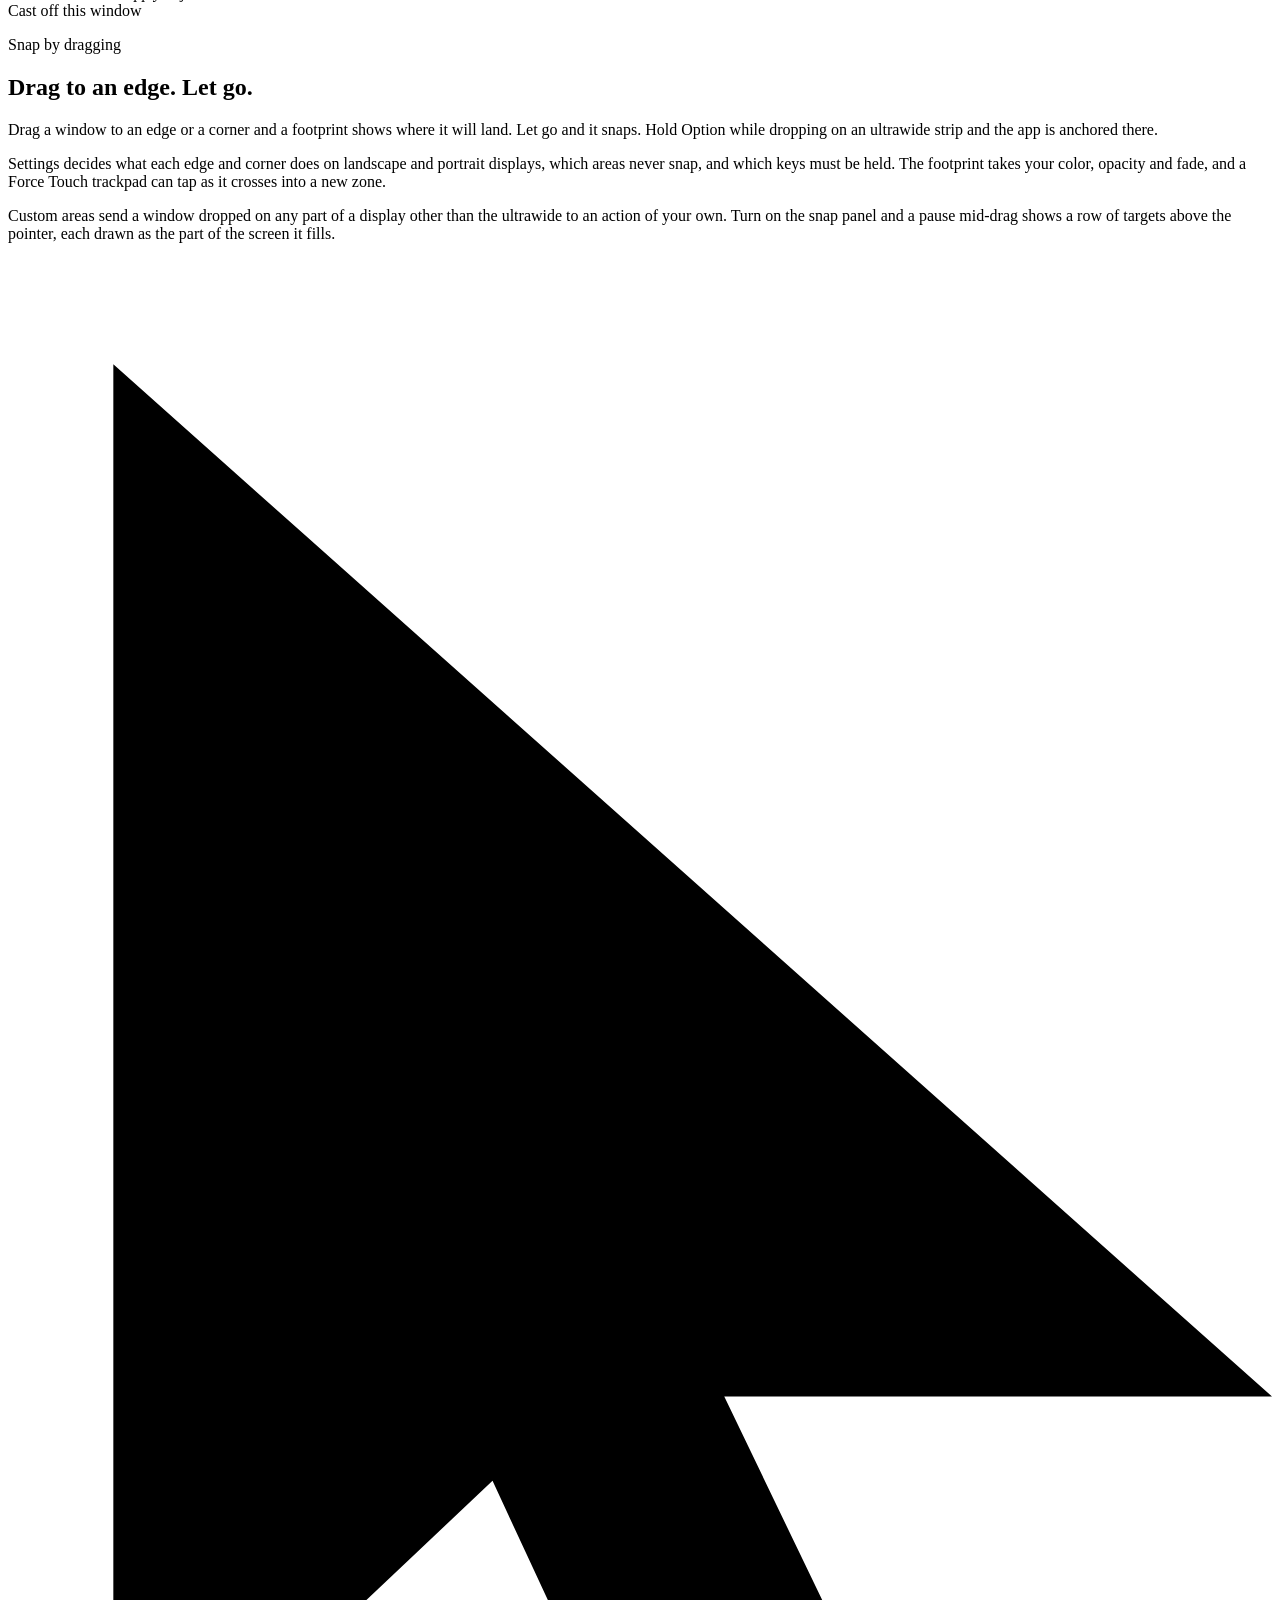
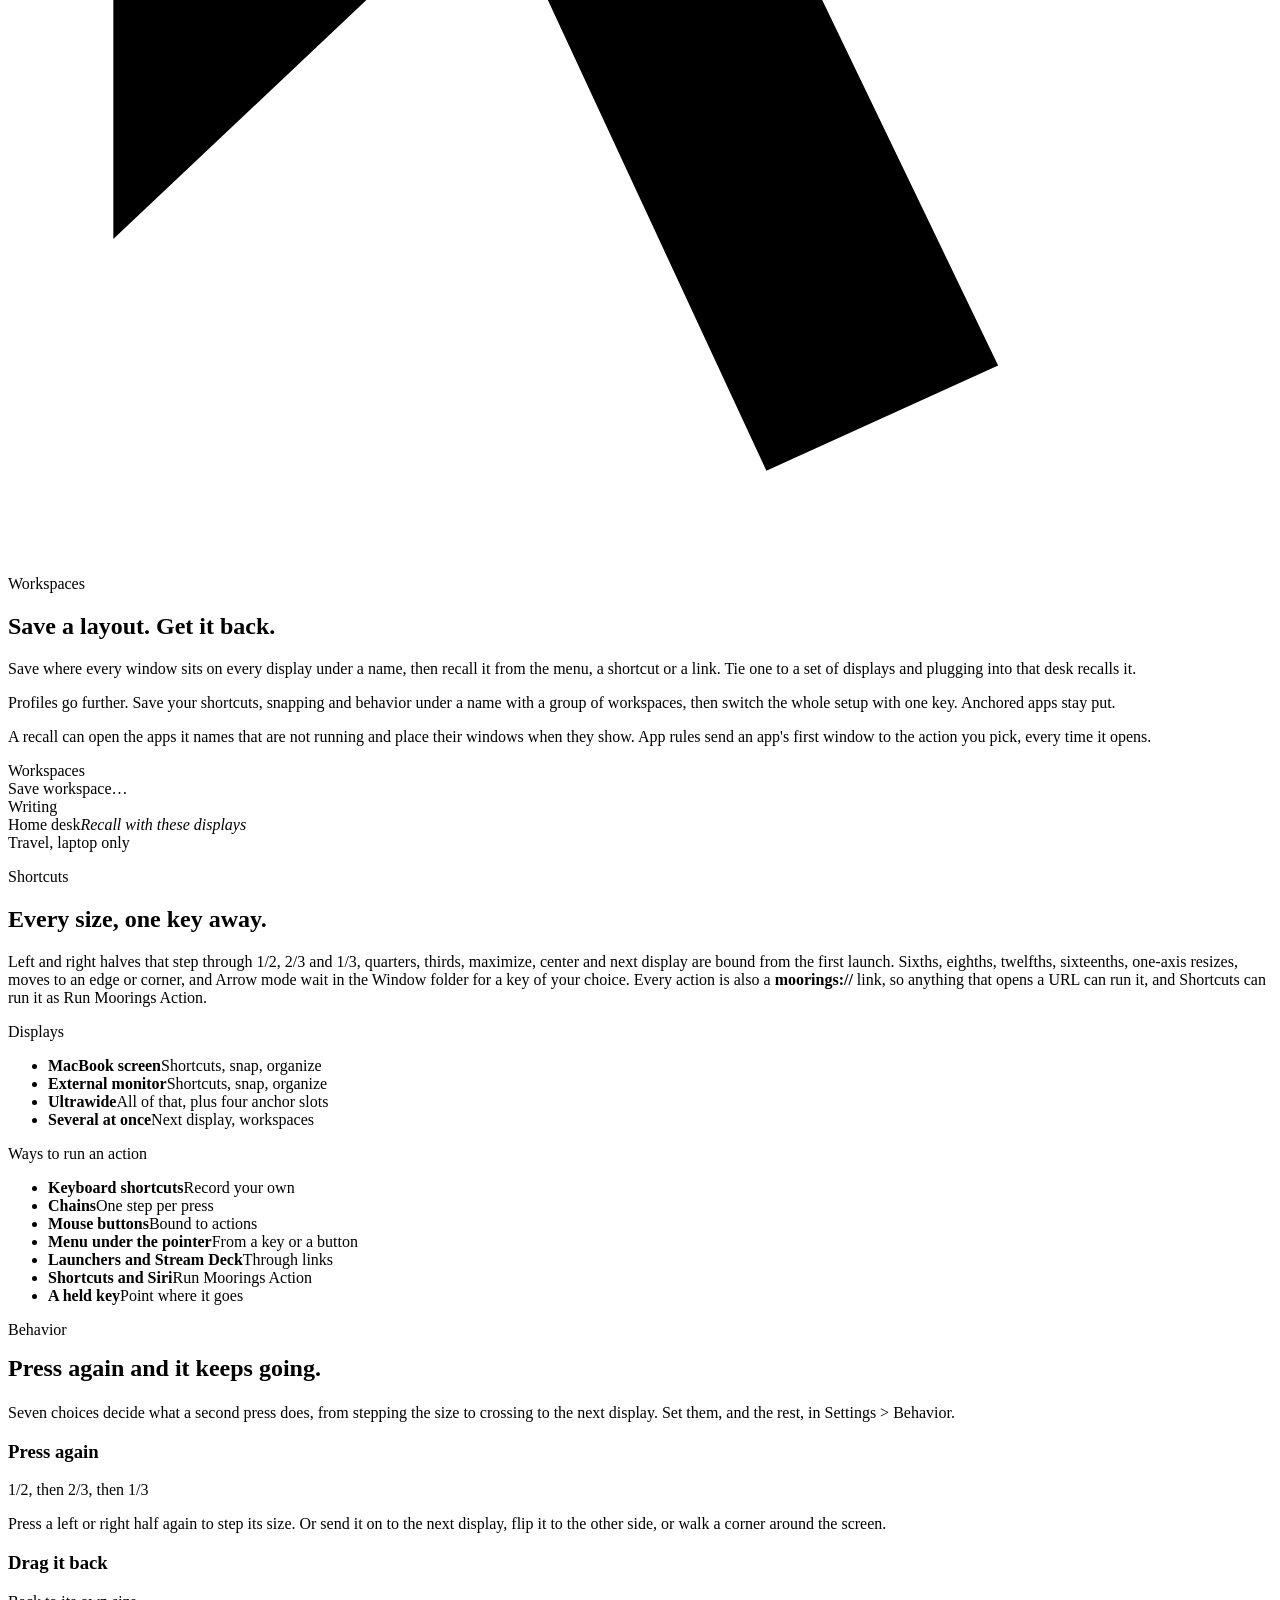
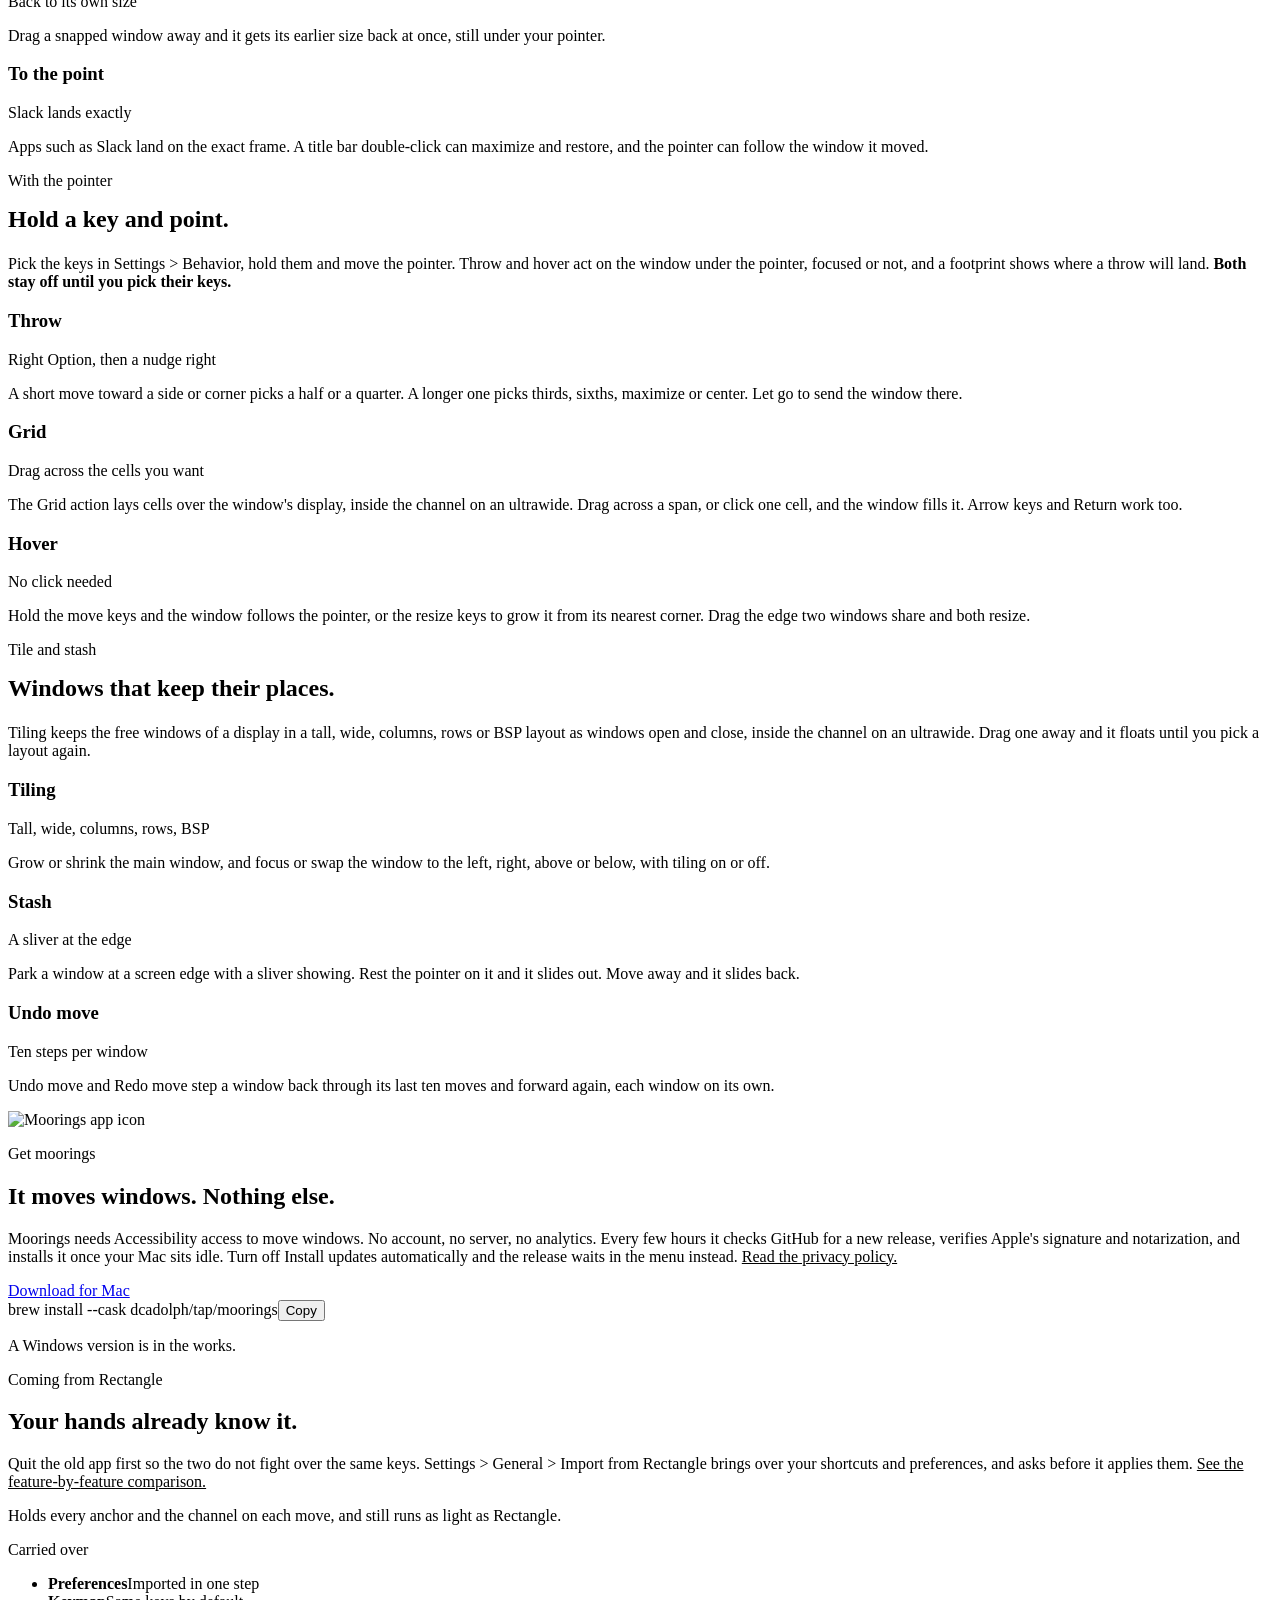
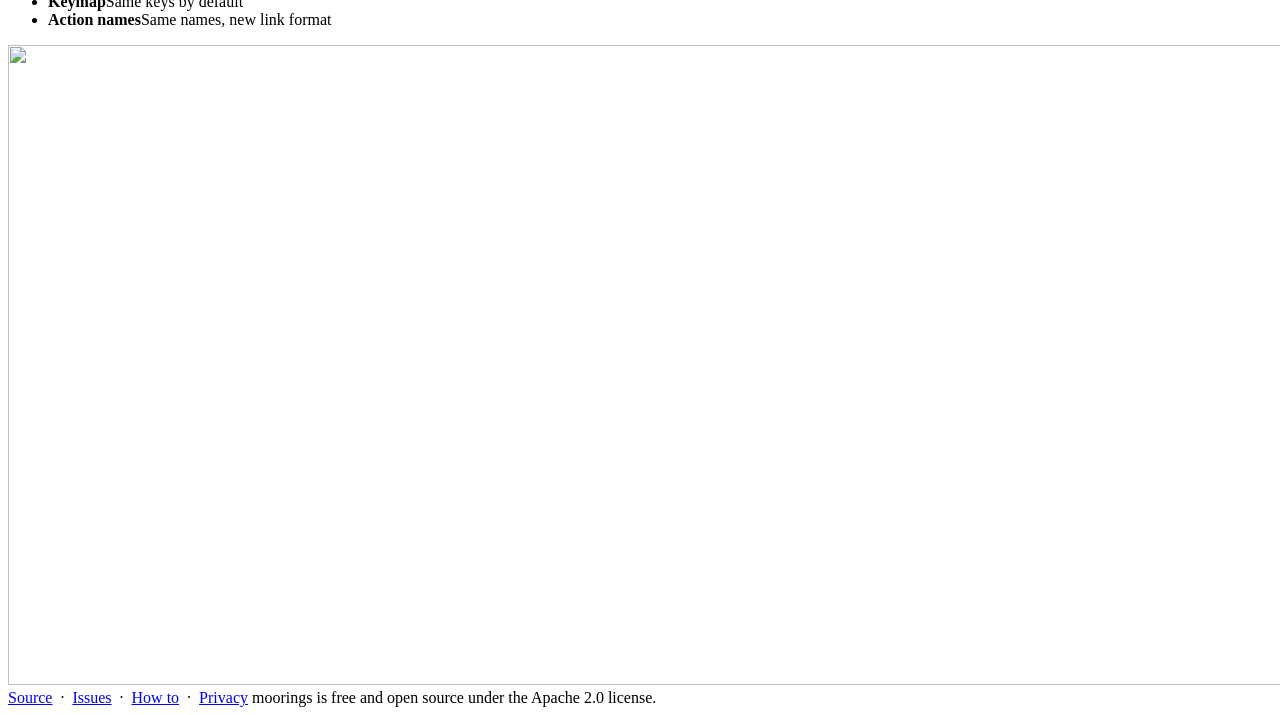
==== commit 316515b5: "Say on the site why Moorings is not on the Mac App Store" ====
--- a/site/index.html
+++ b/site/index.html
@@ -56,6 +56,7 @@
           <div class="cmd"><span>brew install --cask dcadolph/tap/moorings</span><button data-copy="brew install --cask dcadolph/tap/moorings">Copy</button></div>
         </div>
         <p class="fine" id="ver">Signed and notarized. No account, no analytics. Open source under Apache 2.0. A Windows version is in the works.</p>
+        <p class="fine small">Not on the Mac App Store, because store apps must run in Apple's sandbox, which blocks moving other apps' windows.</p>
       </div>
     </div>
 
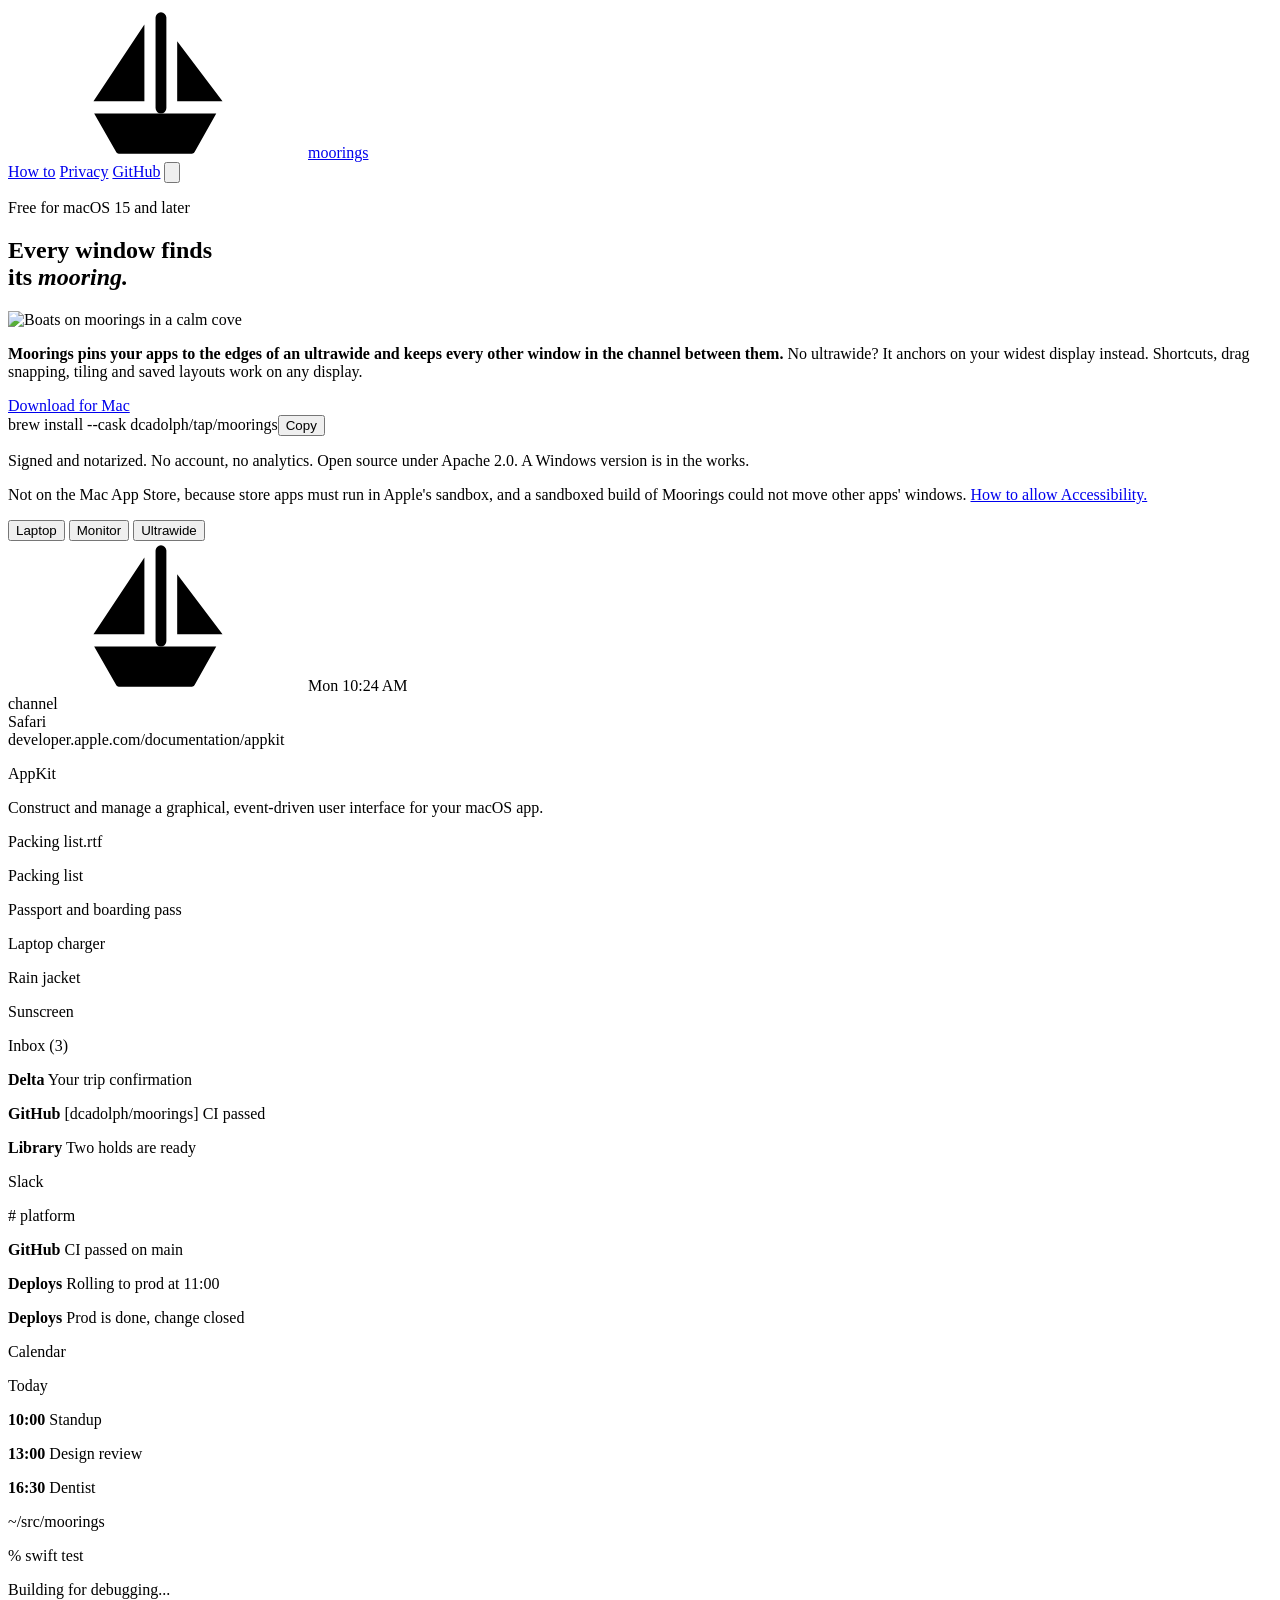
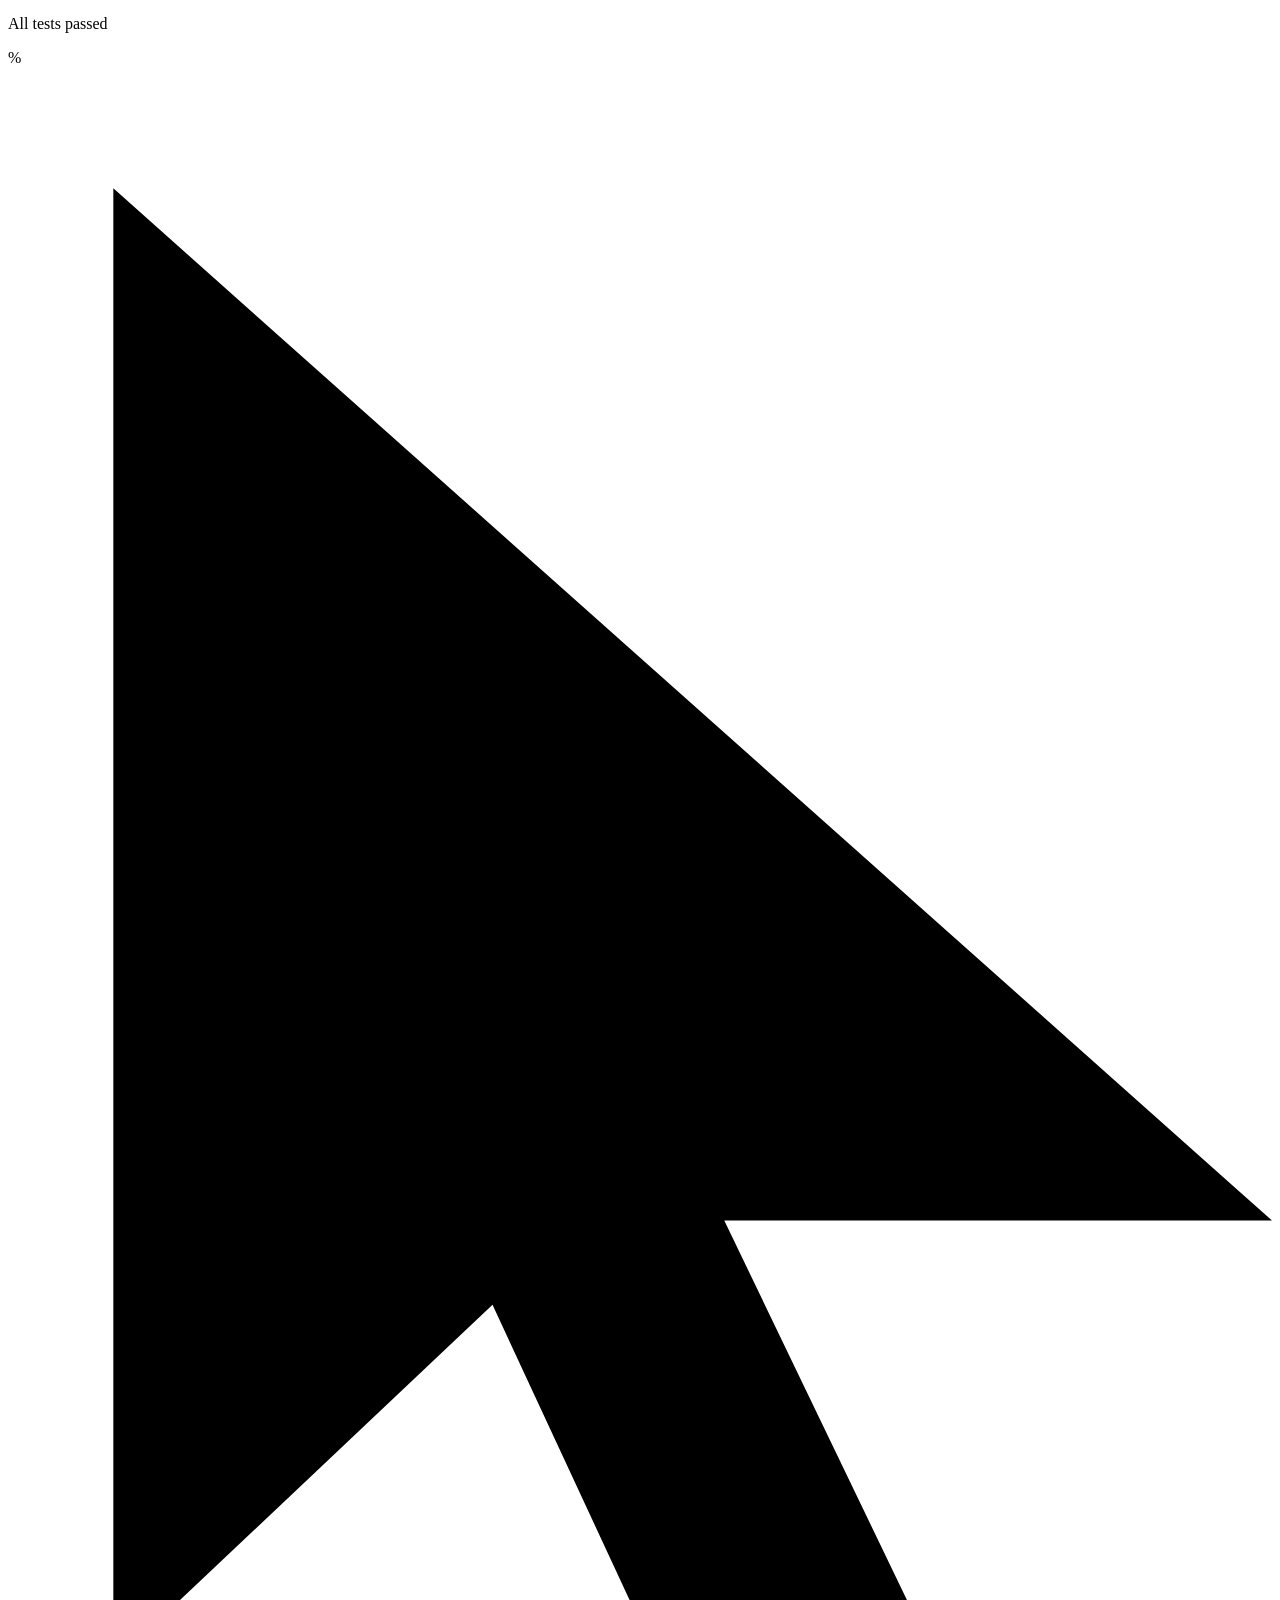
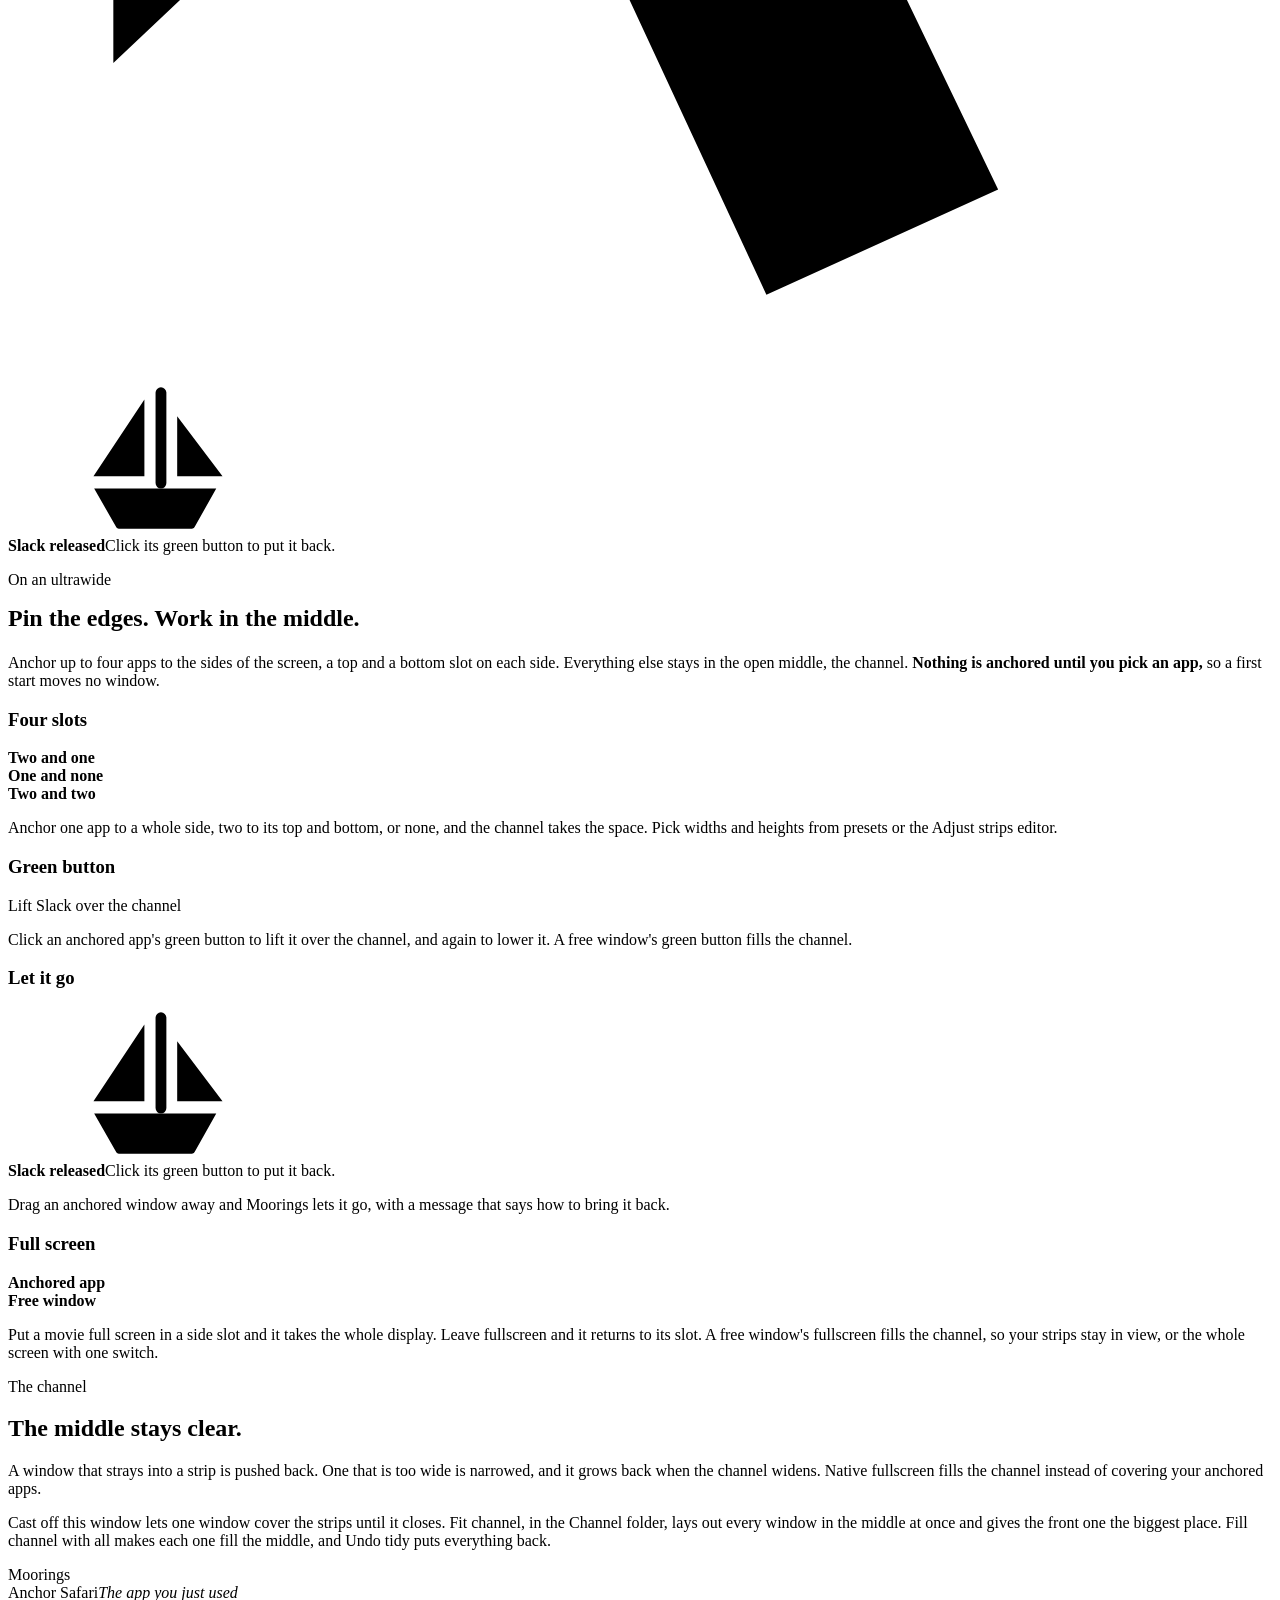
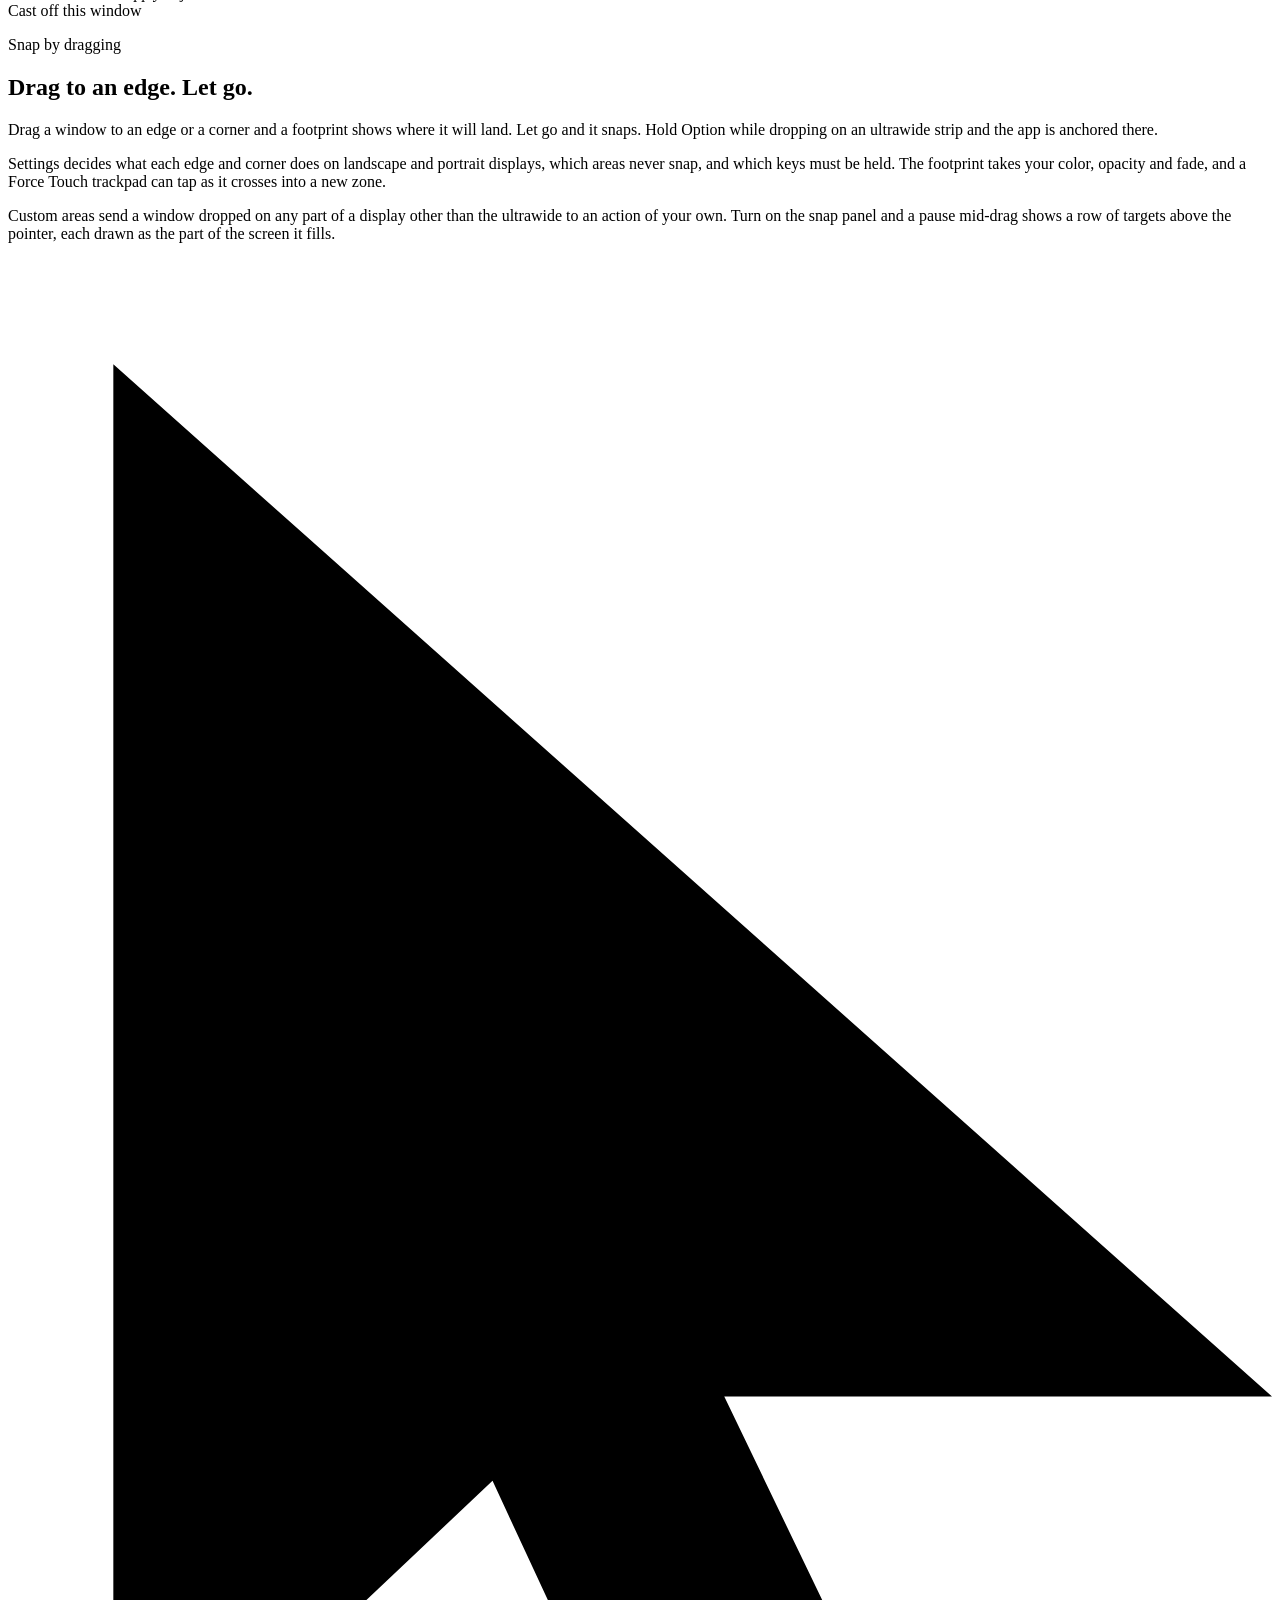
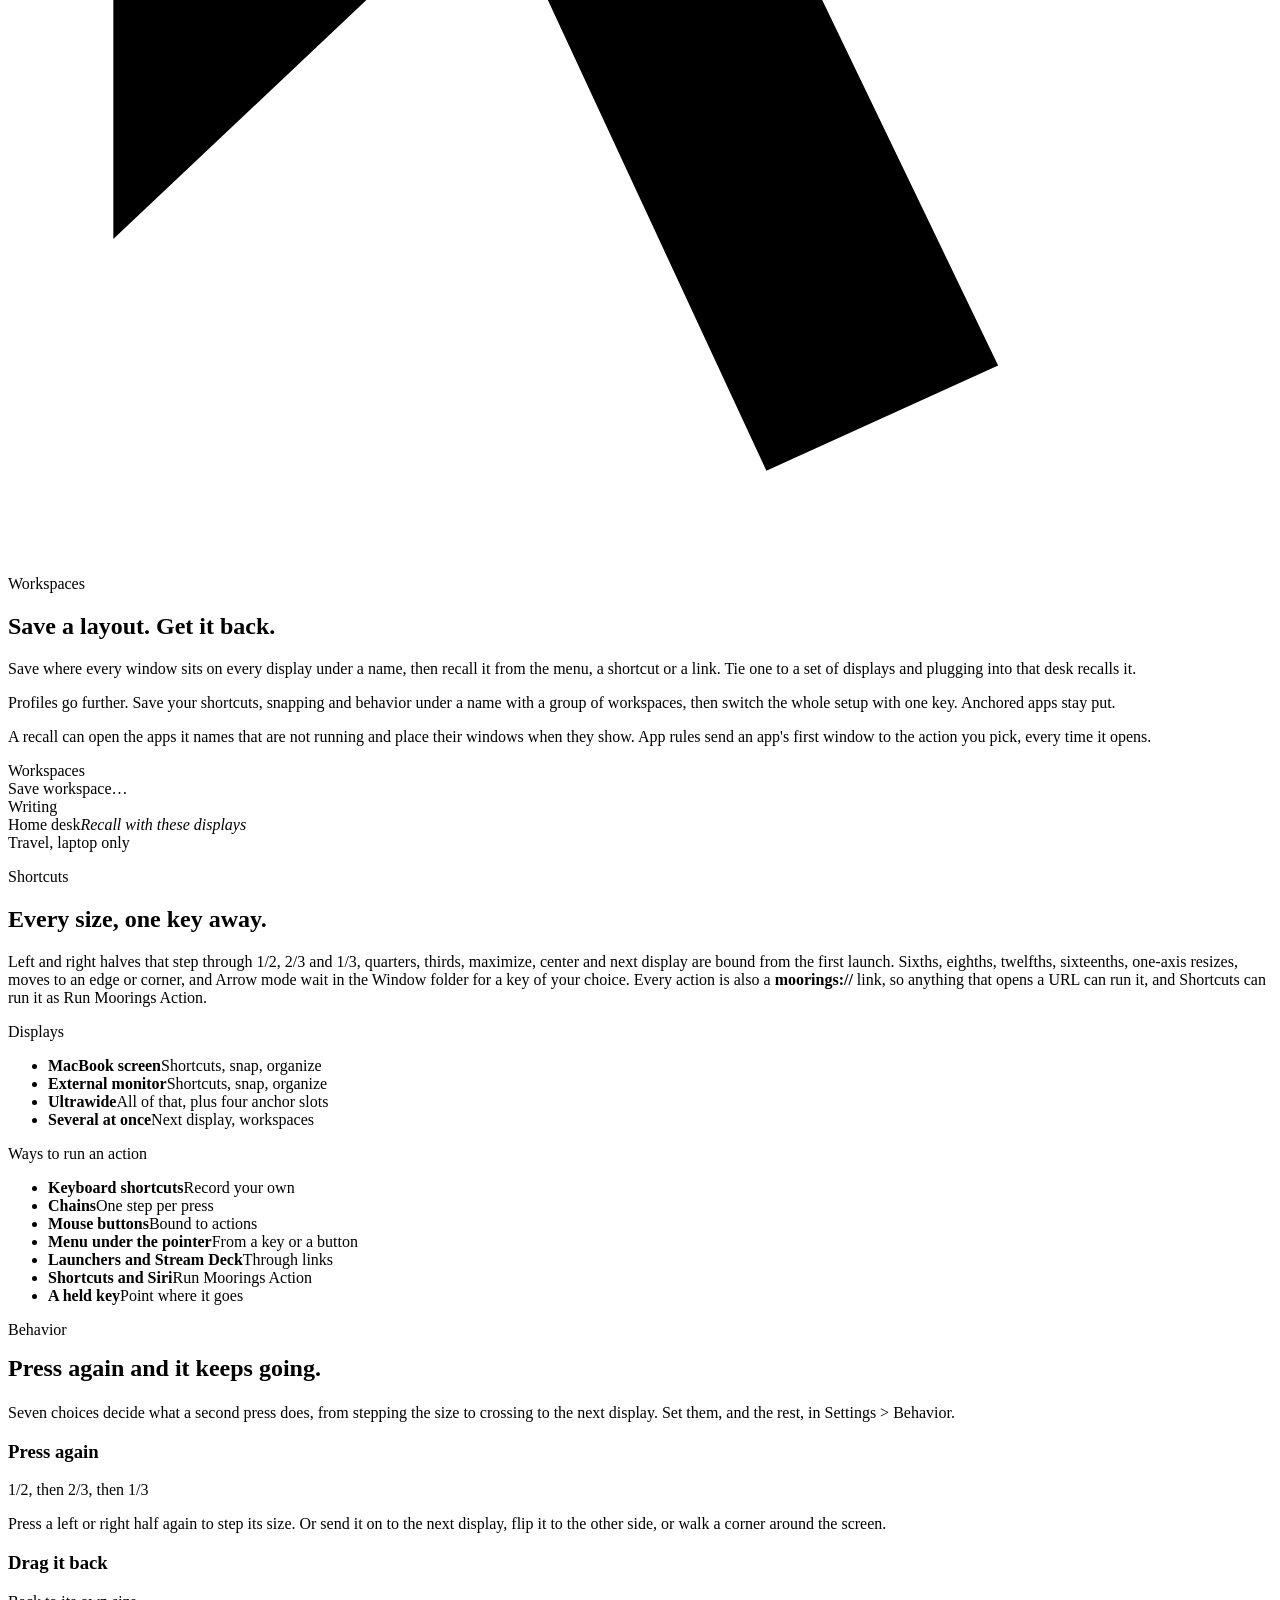
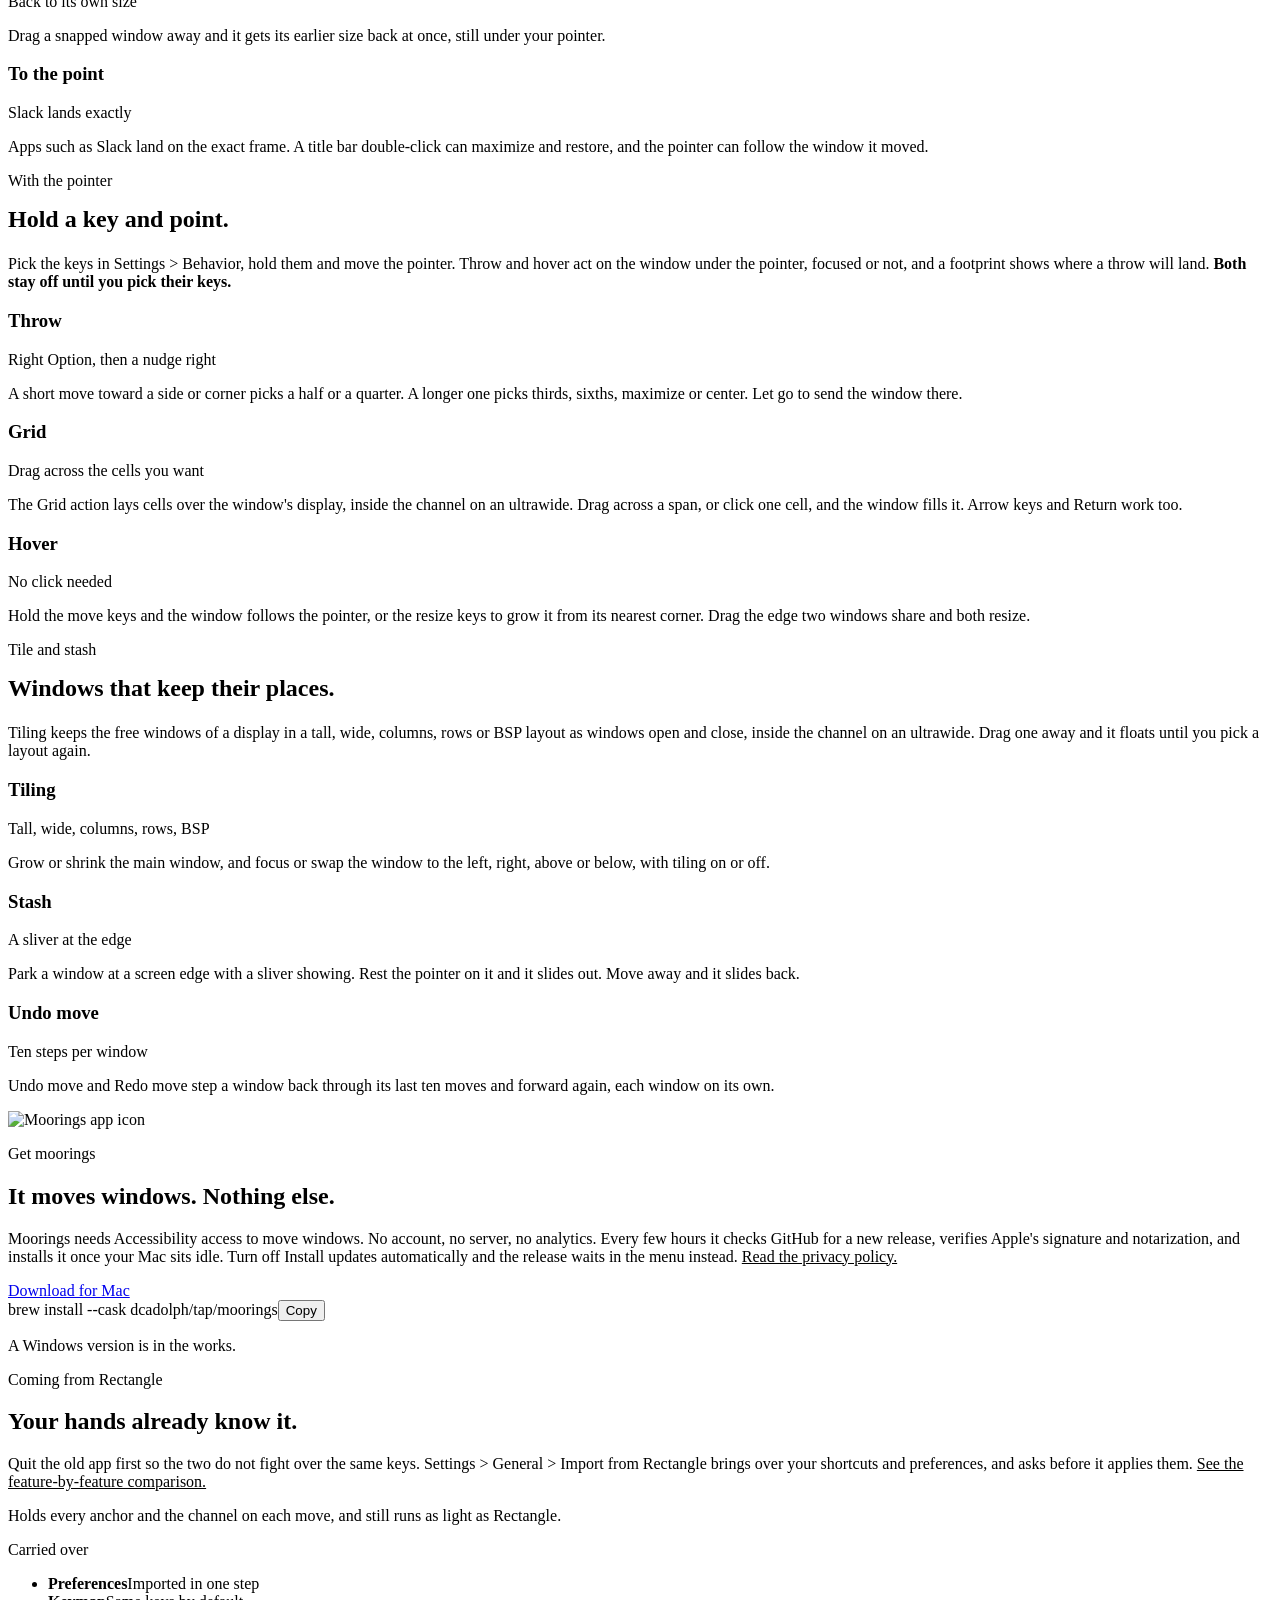
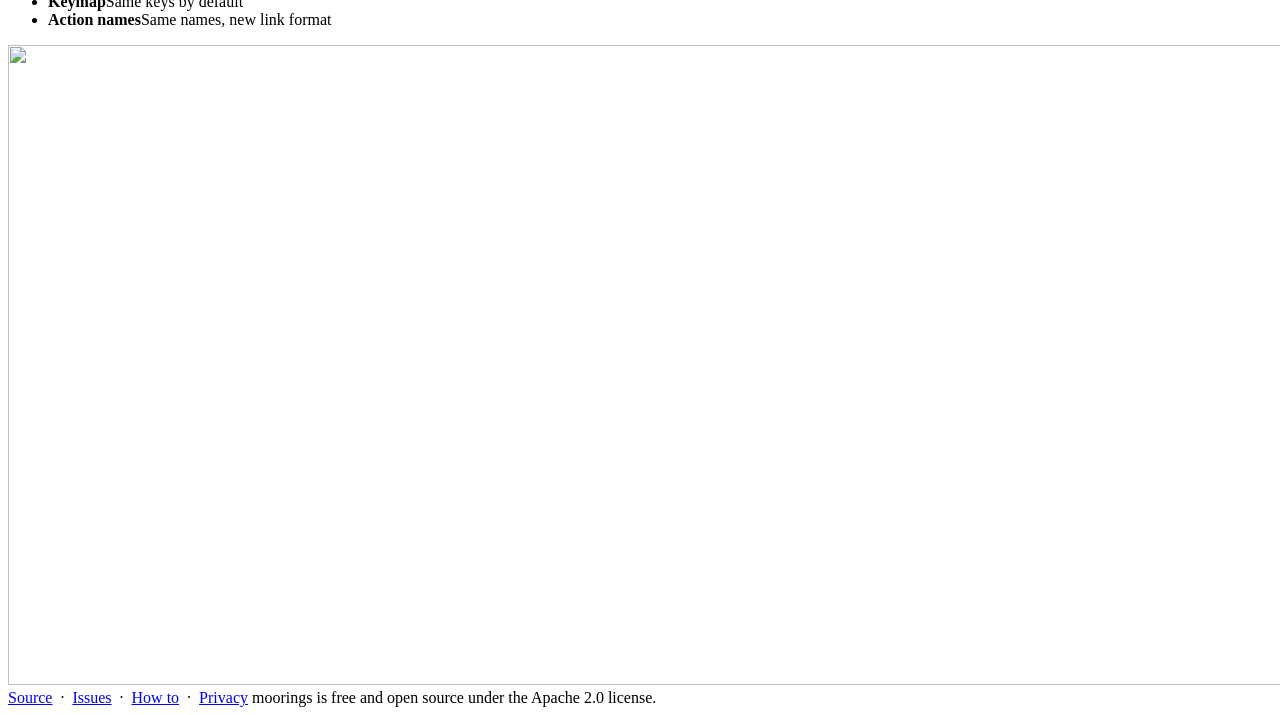
==== commit 20fba8a4: "Add the Accessibility guide" ====
--- a/site/index.html
+++ b/site/index.html
@@ -56,7 +56,7 @@
           <div class="cmd"><span>brew install --cask dcadolph/tap/moorings</span><button data-copy="brew install --cask dcadolph/tap/moorings">Copy</button></div>
         </div>
         <p class="fine" id="ver">Signed and notarized. No account, no analytics. Open source under Apache 2.0. A Windows version is in the works.</p>
-        <p class="fine small">Not on the Mac App Store, because store apps must run in Apple's sandbox, which blocks moving other apps' windows.</p>
+        <p class="fine note">Not on the Mac App Store, because store apps must run in Apple's sandbox, and a sandboxed build of Moorings could not move other apps' windows. <a href="/how-to#accessibility">How to allow Accessibility.</a></p>
       </div>
     </div>
 
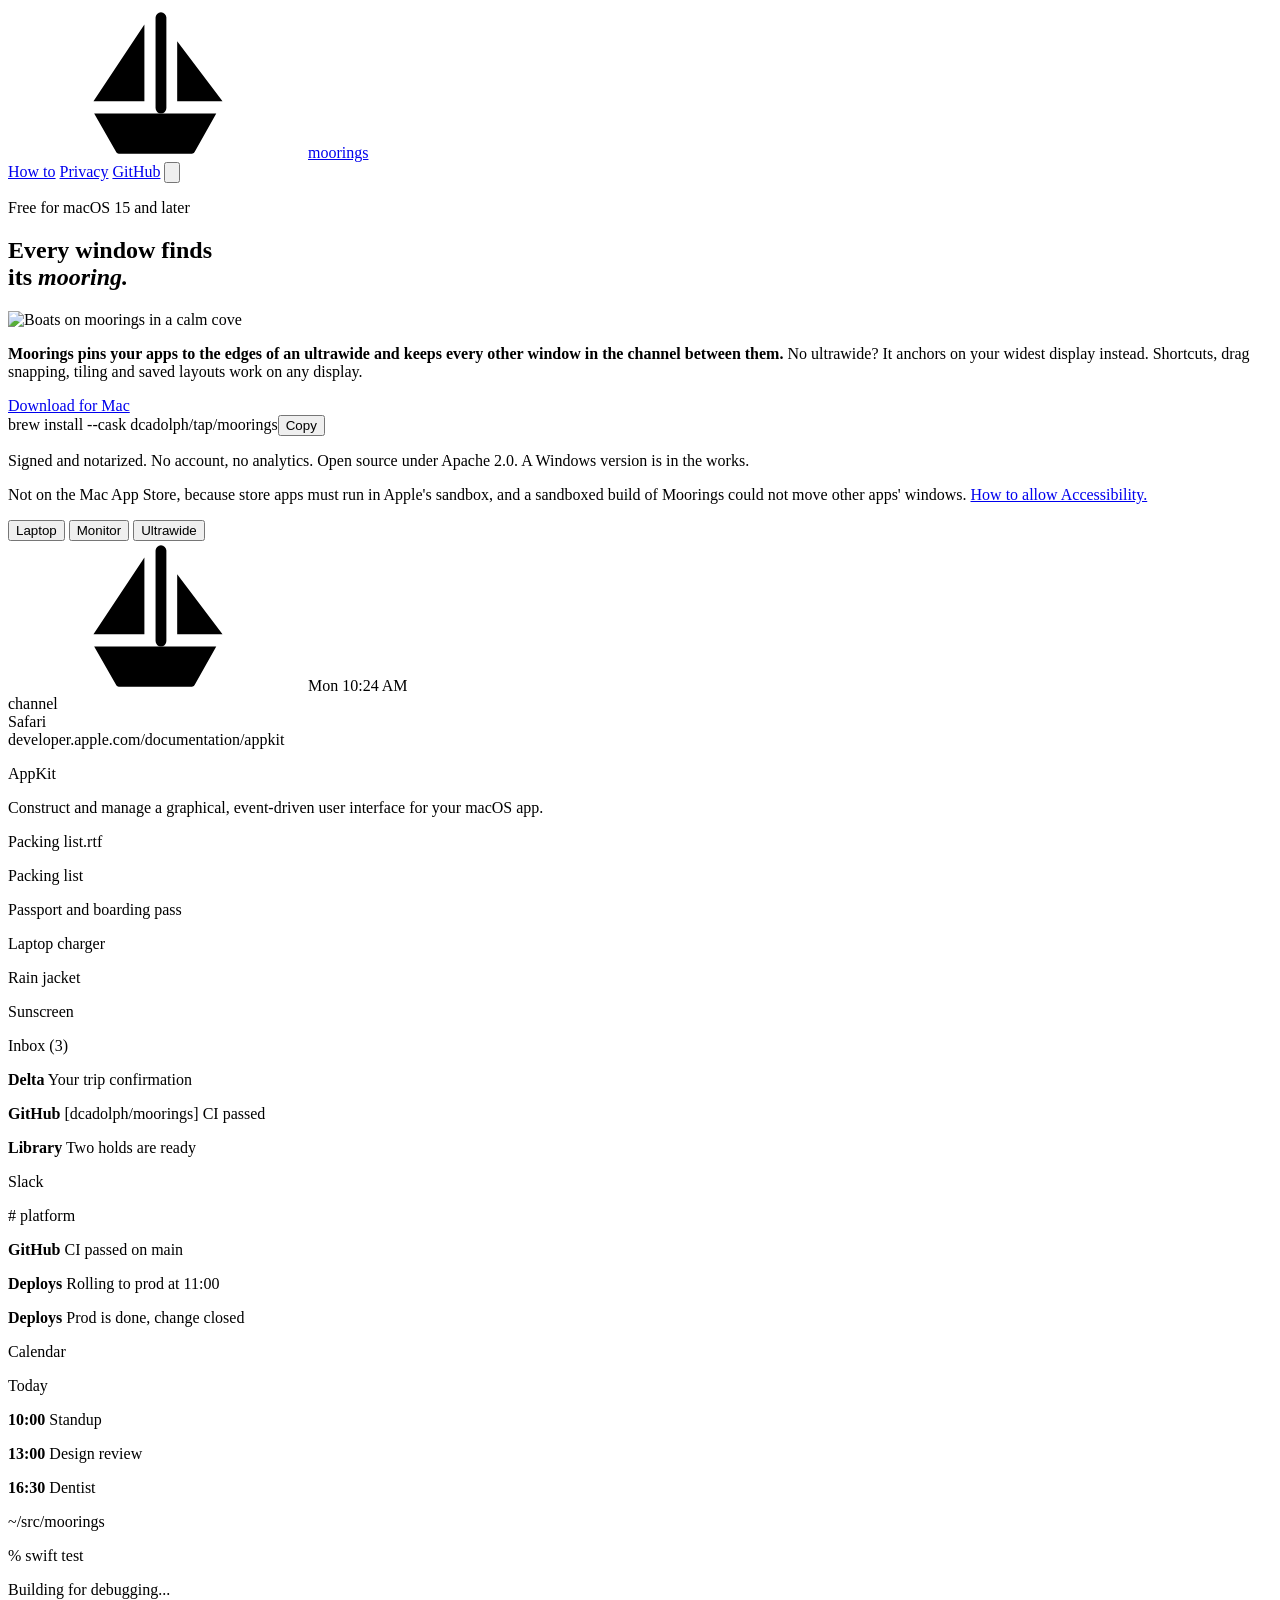
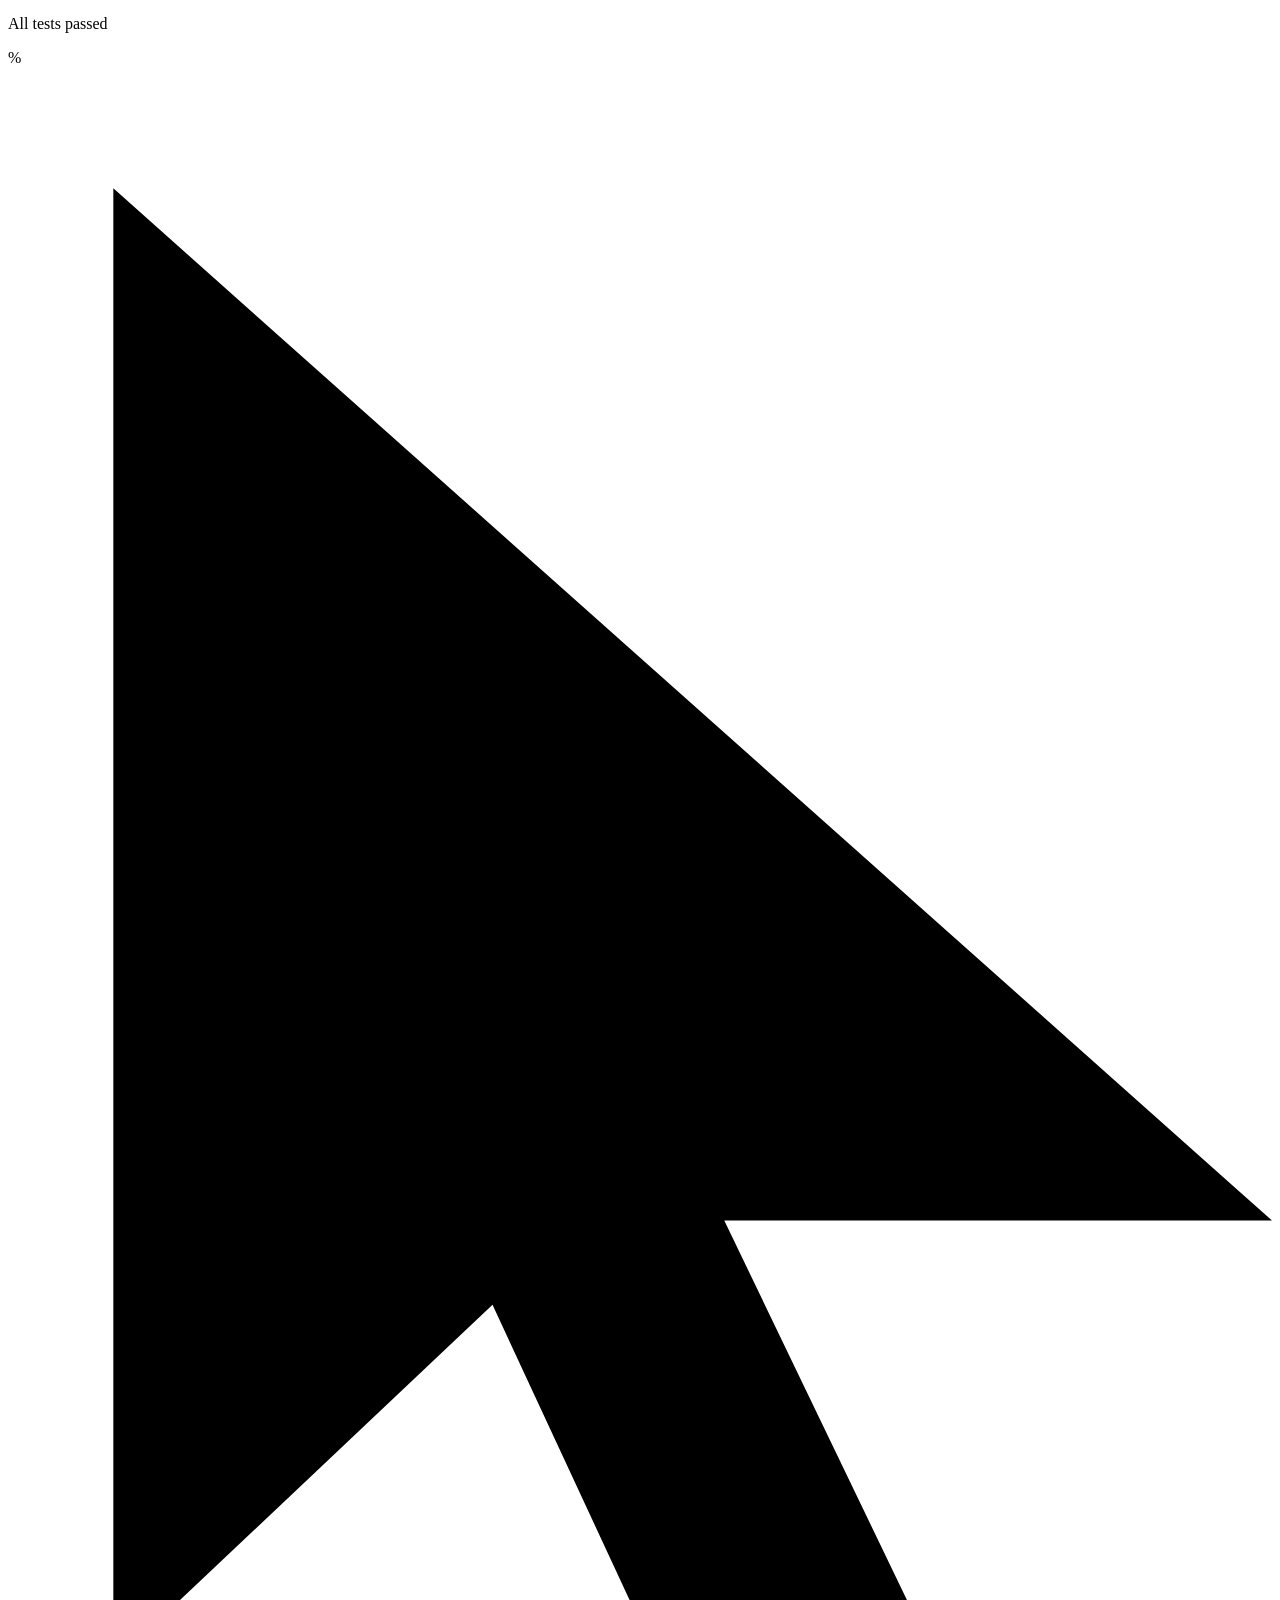
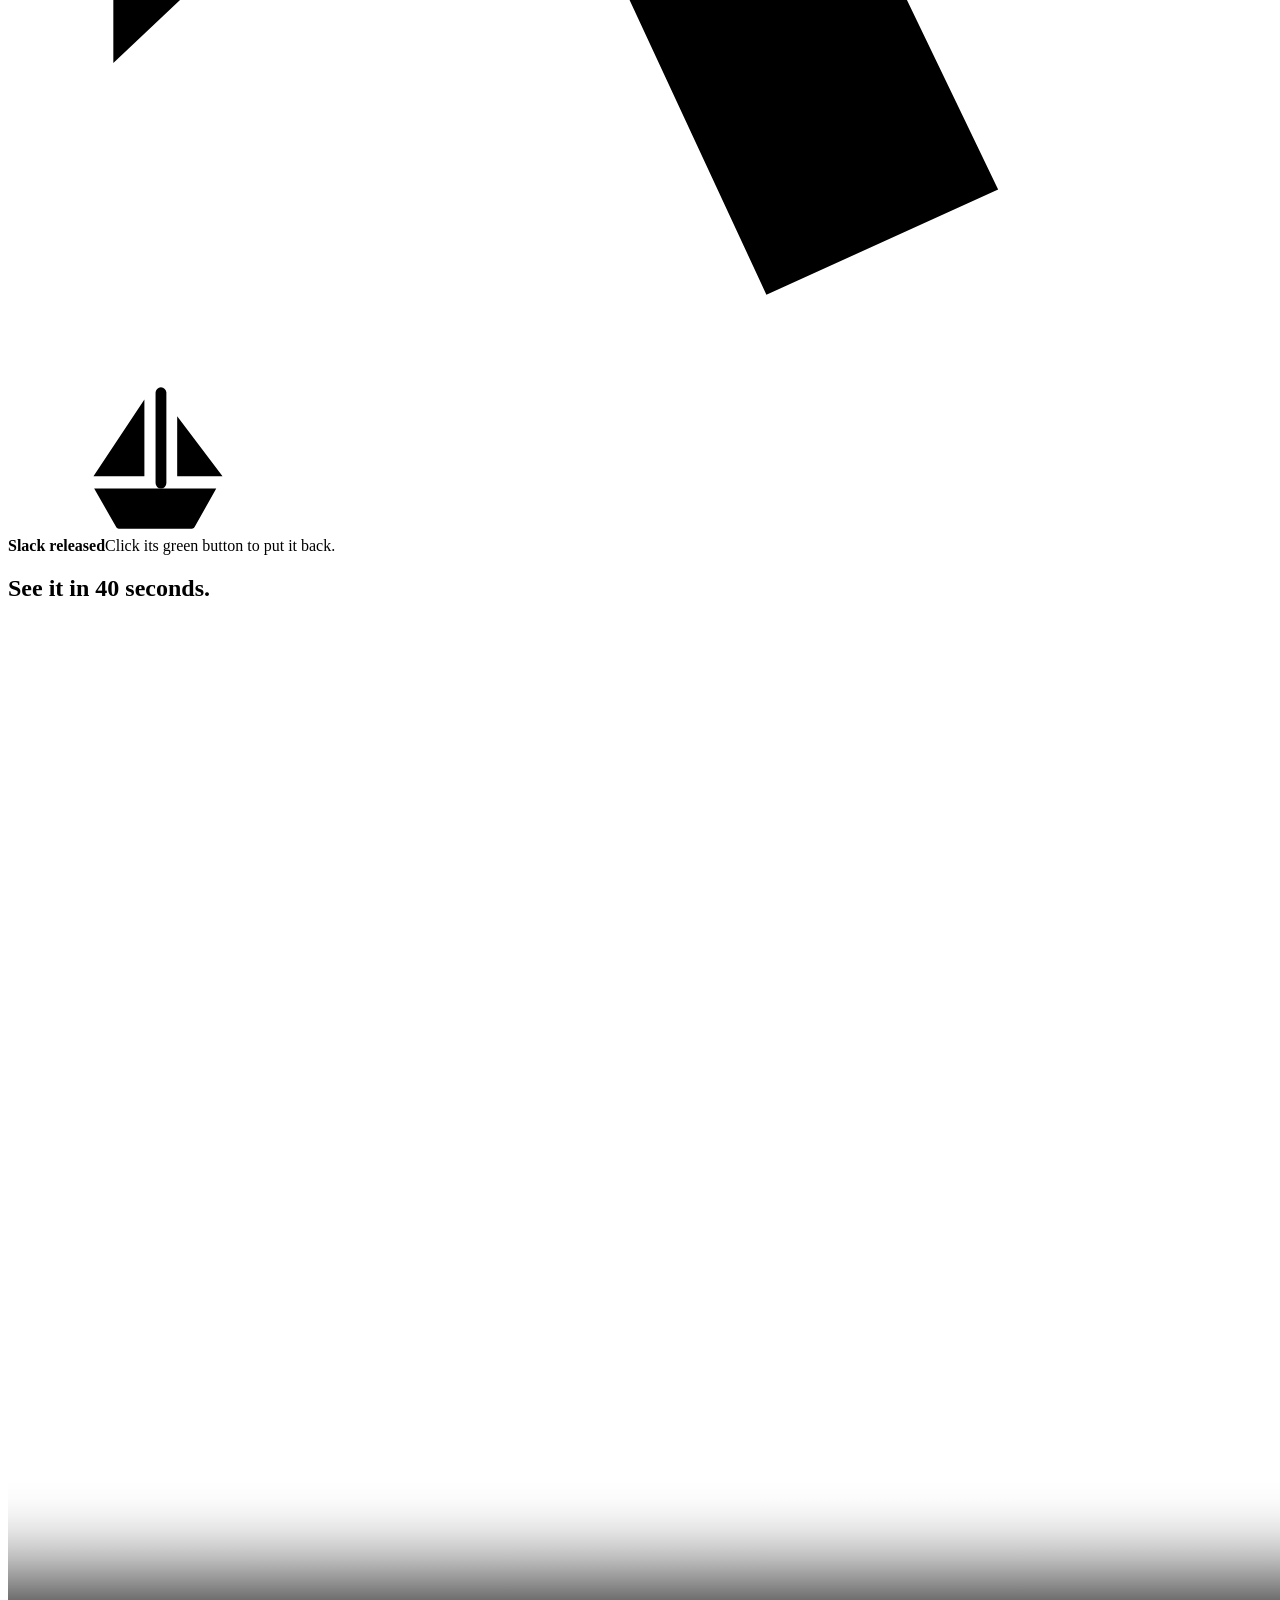
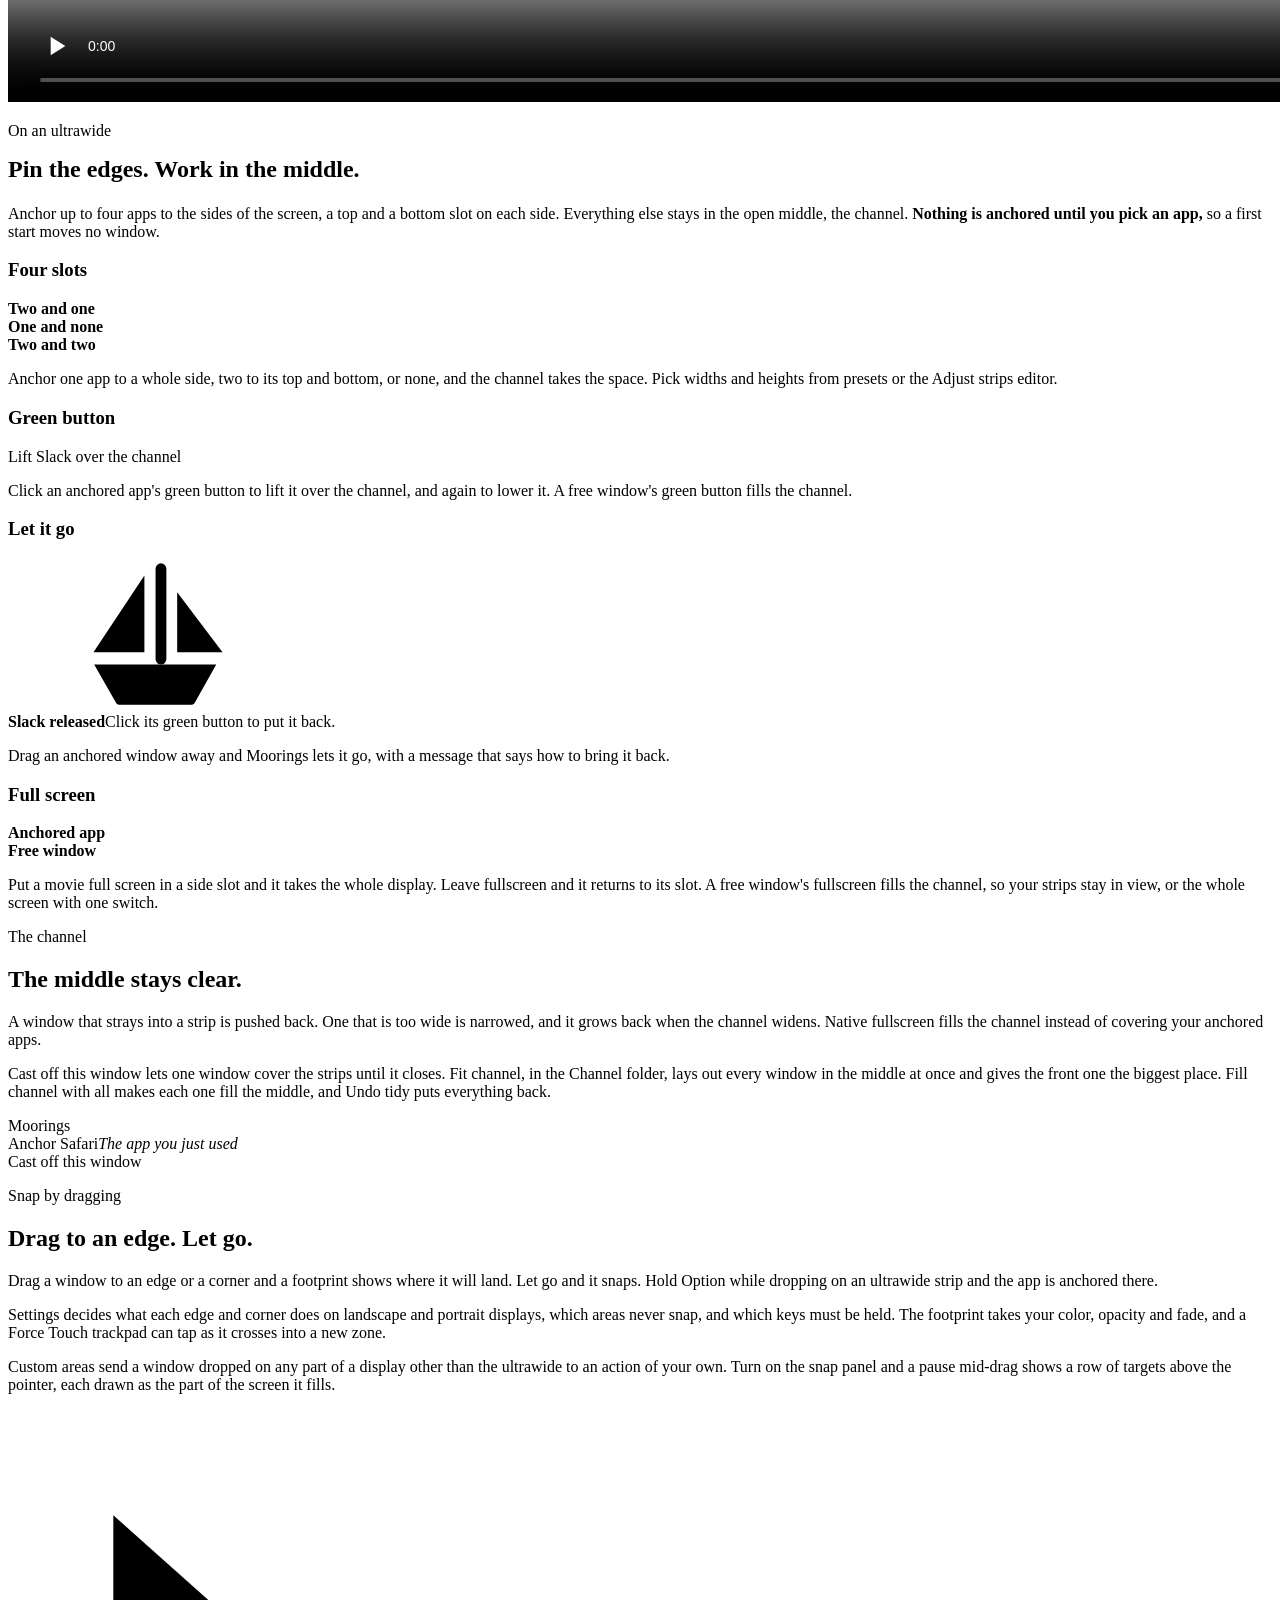
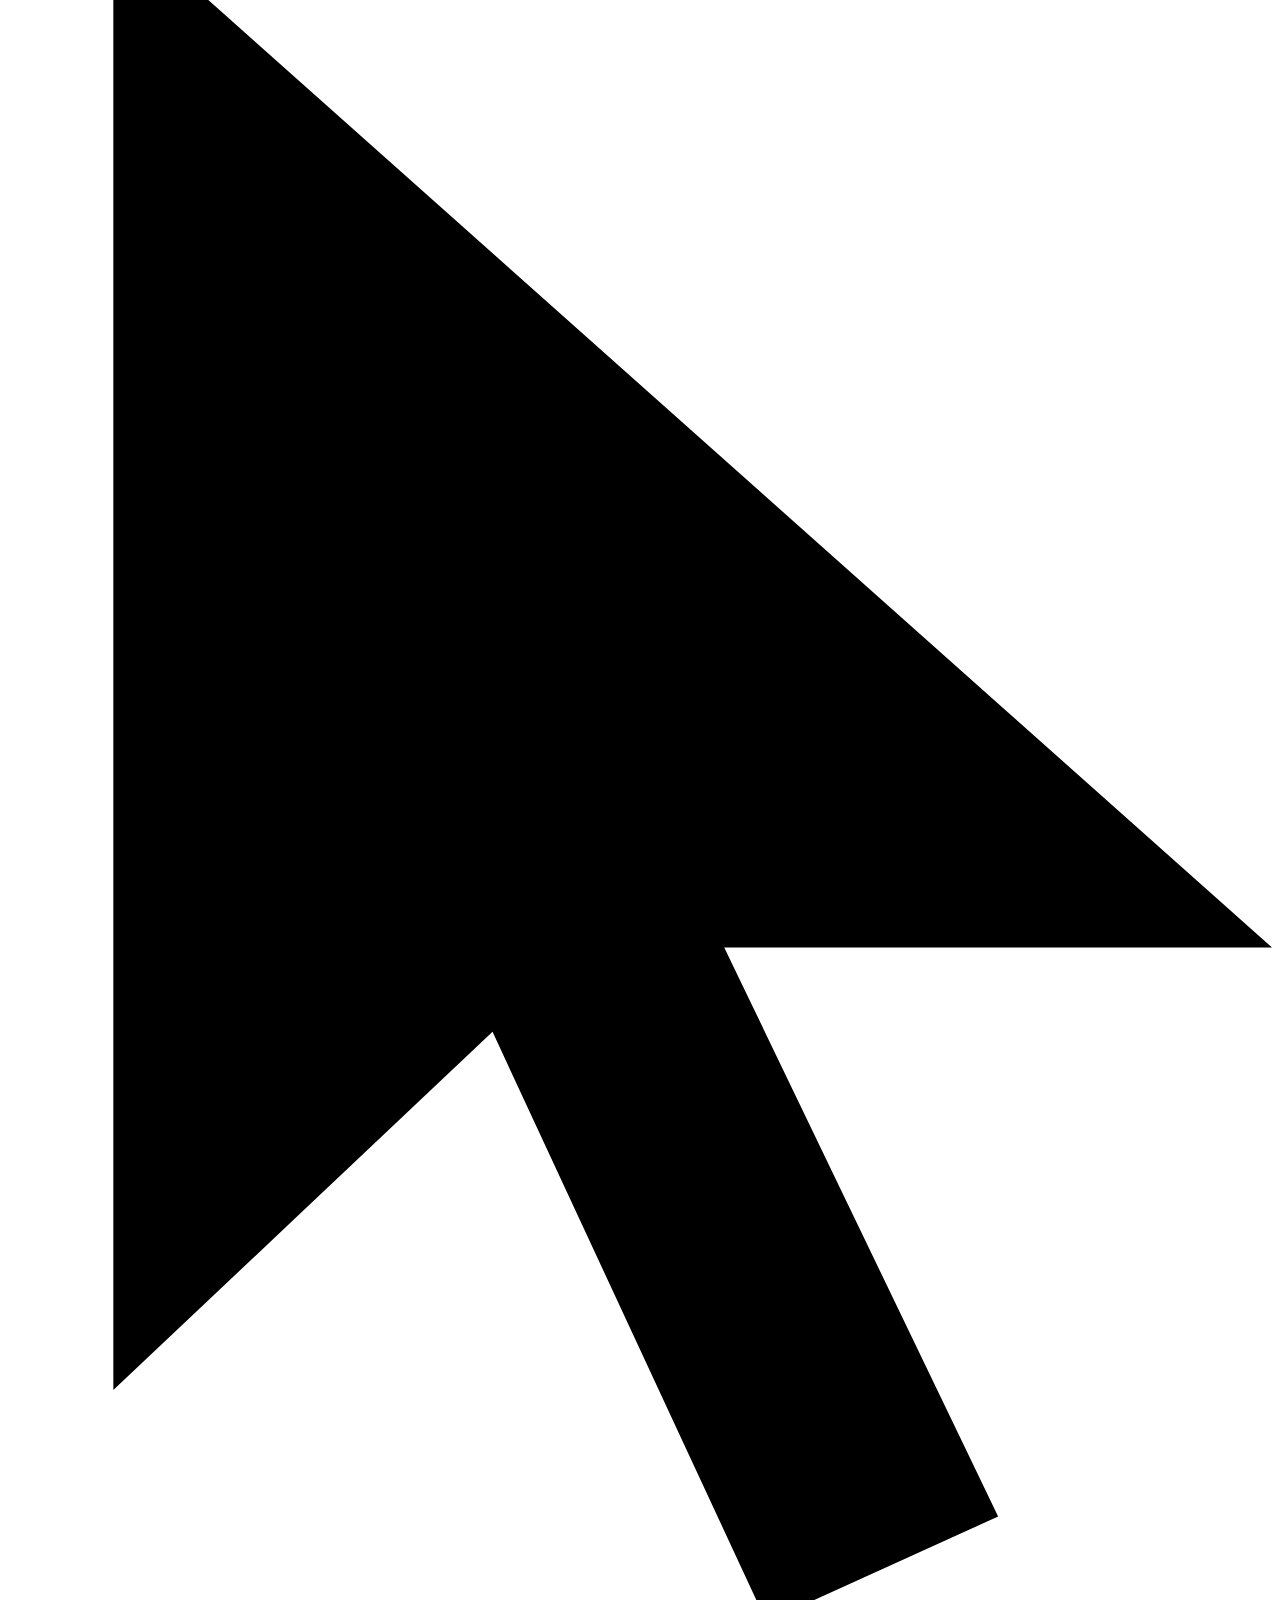
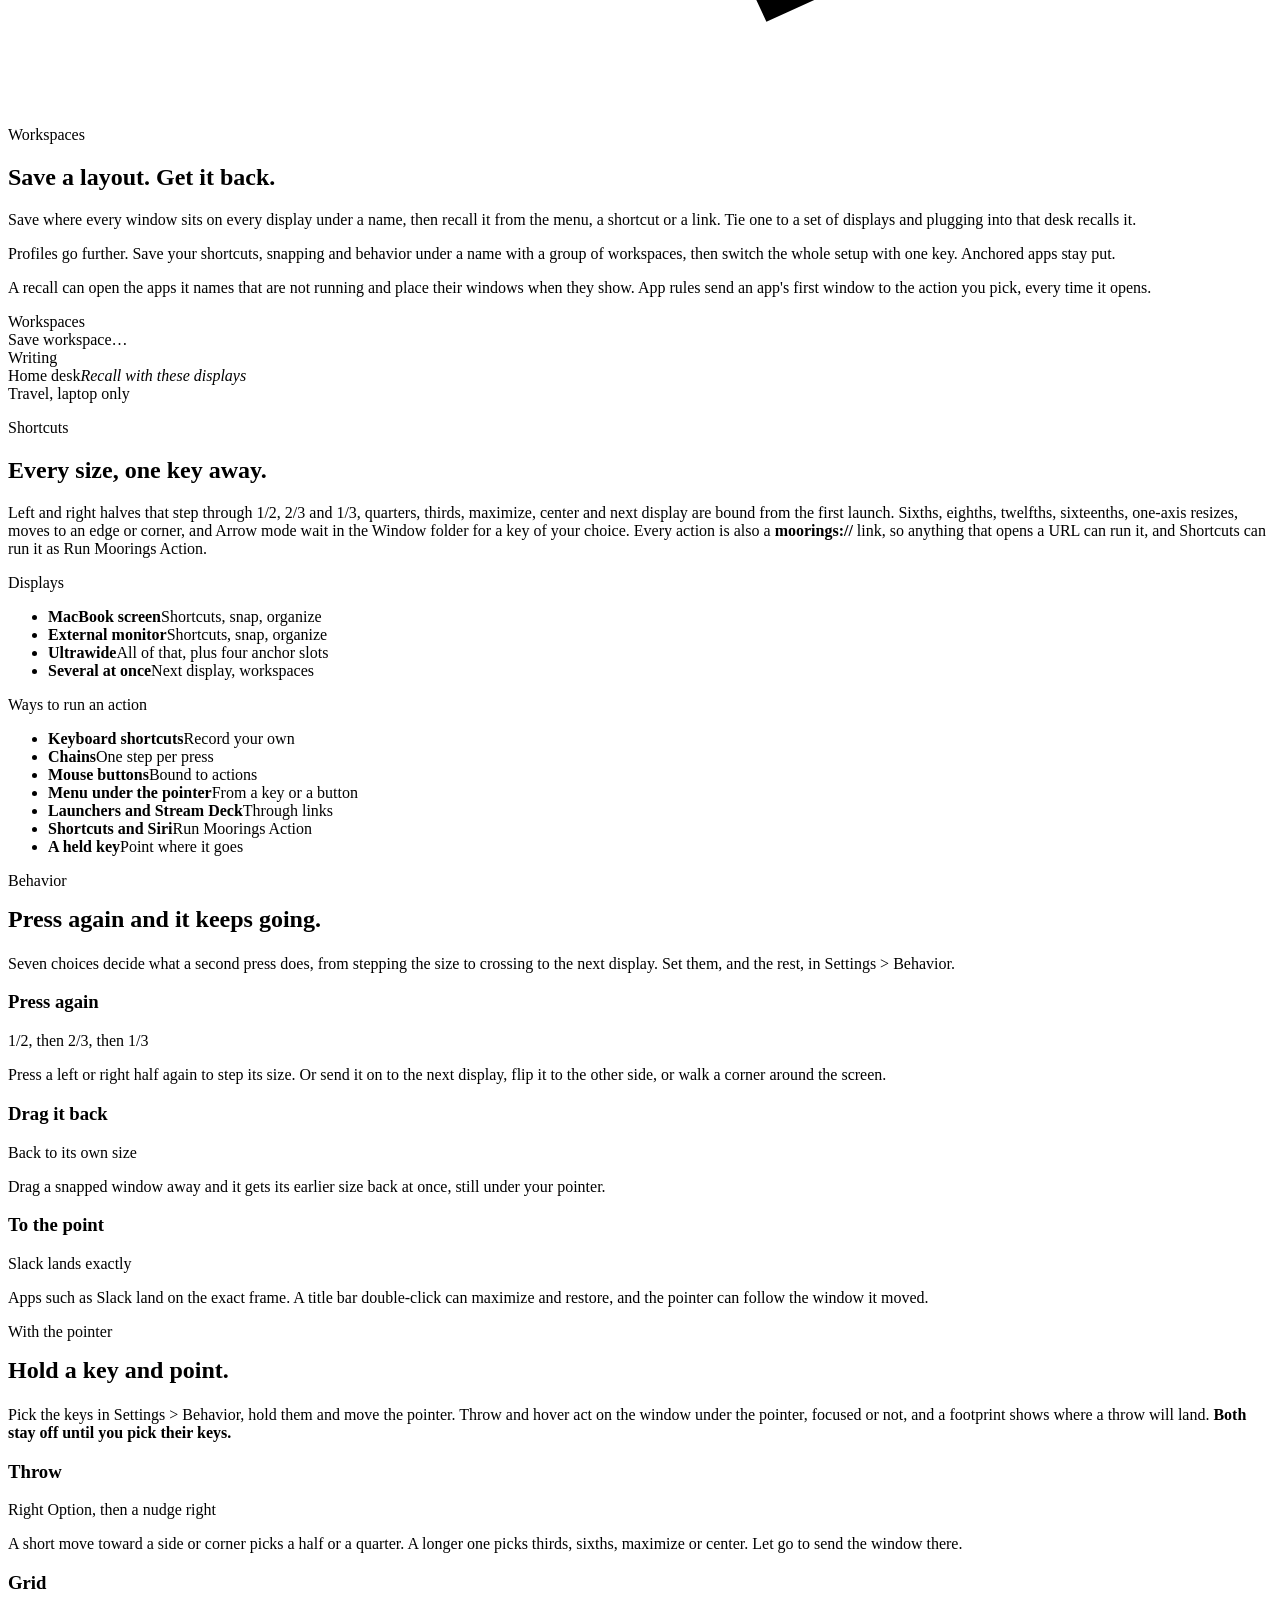
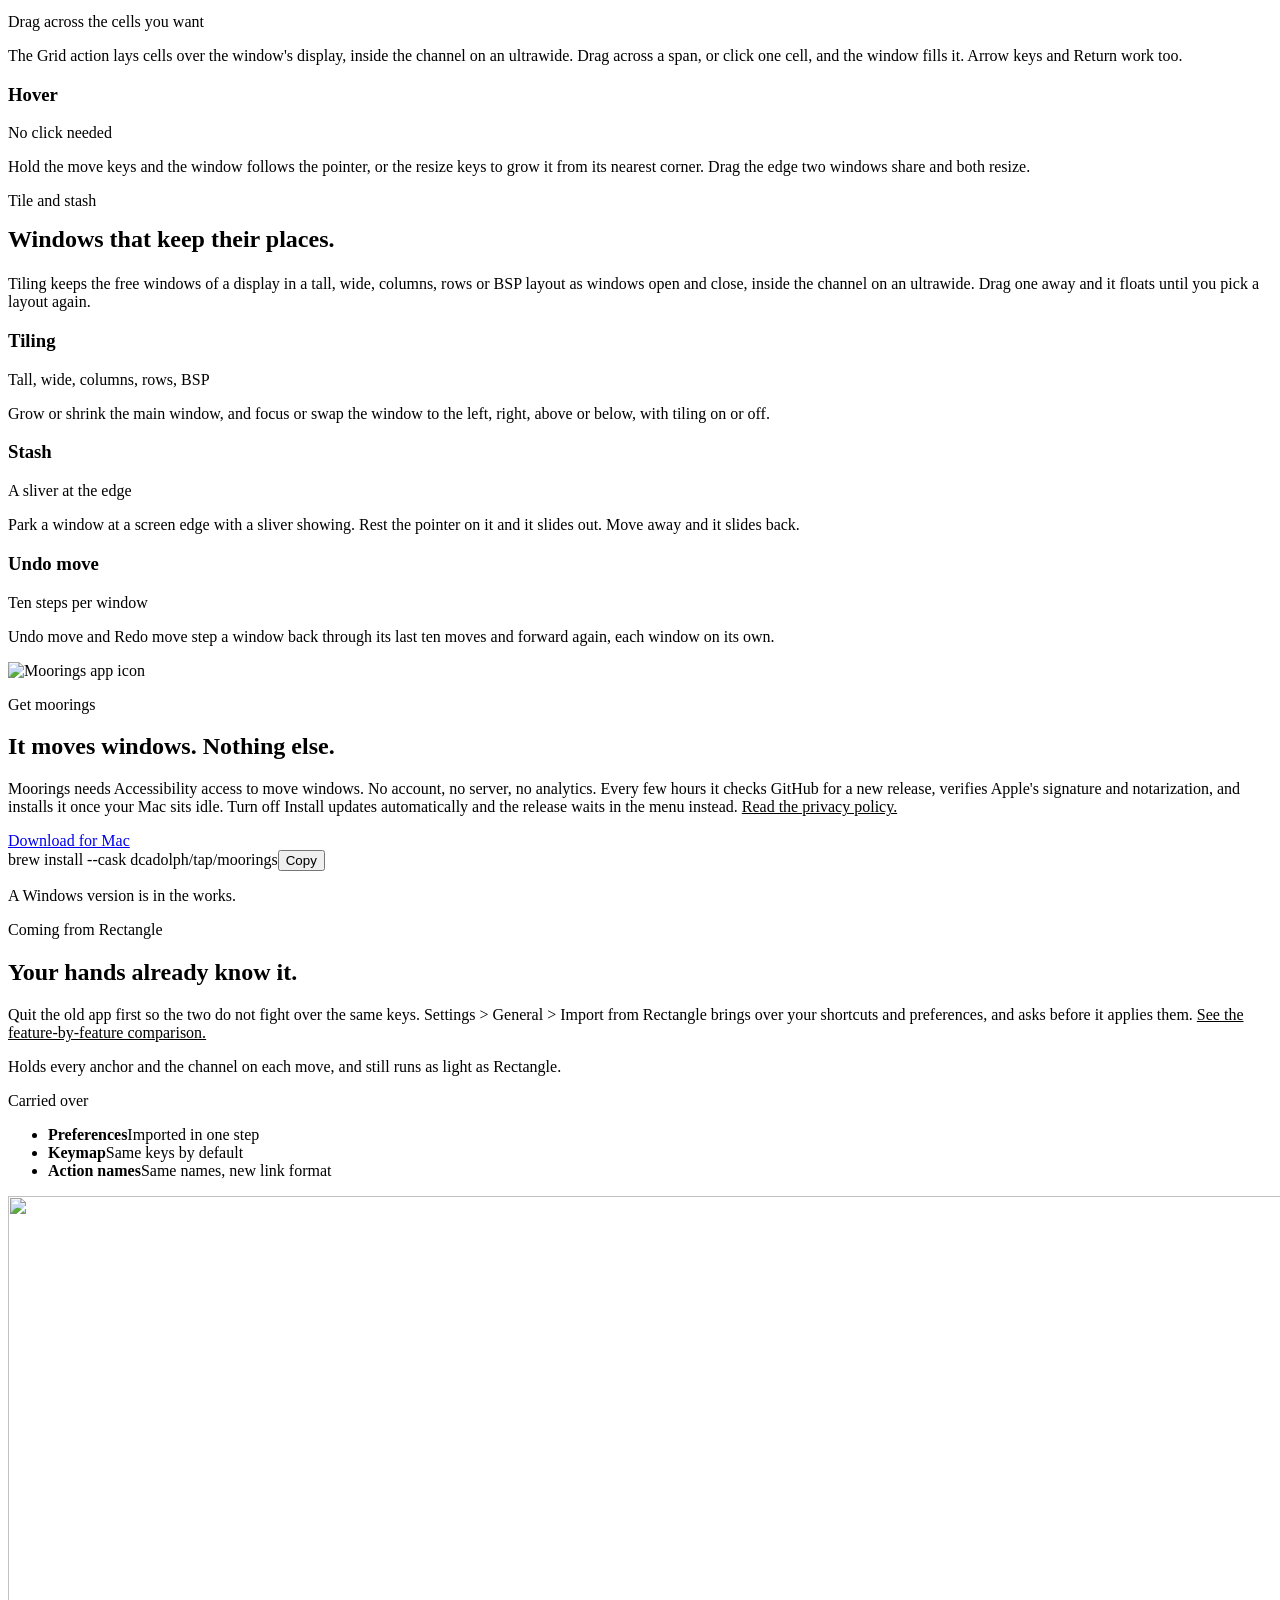
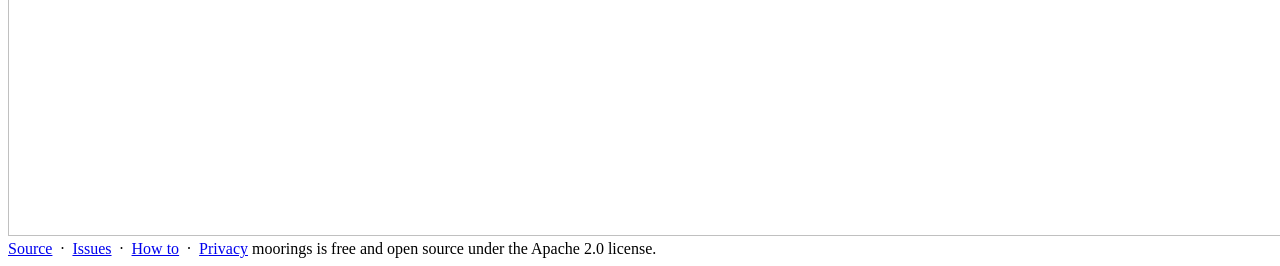
==== commit 5651a1e6: "Add the promo video to the home page" ====
--- a/site/index.html
+++ b/site/index.html
@@ -95,6 +95,18 @@
   </div>
 </section>
 
+<section class="band watch">
+  <div class="w">
+    <div class="head">
+      <h2>See it in 40 seconds.</h2>
+    </div>
+    <video controls preload="none" poster="/promo-poster.jpg" width="1920" height="1080">
+      <source src="/promo.mp4" type="video/mp4">
+      <track kind="captions" src="/promo.vtt" srclang="en" label="English">
+    </video>
+  </div>
+</section>
+
 <section class="band lift">
   <div class="w grid">
     <div class="head">
